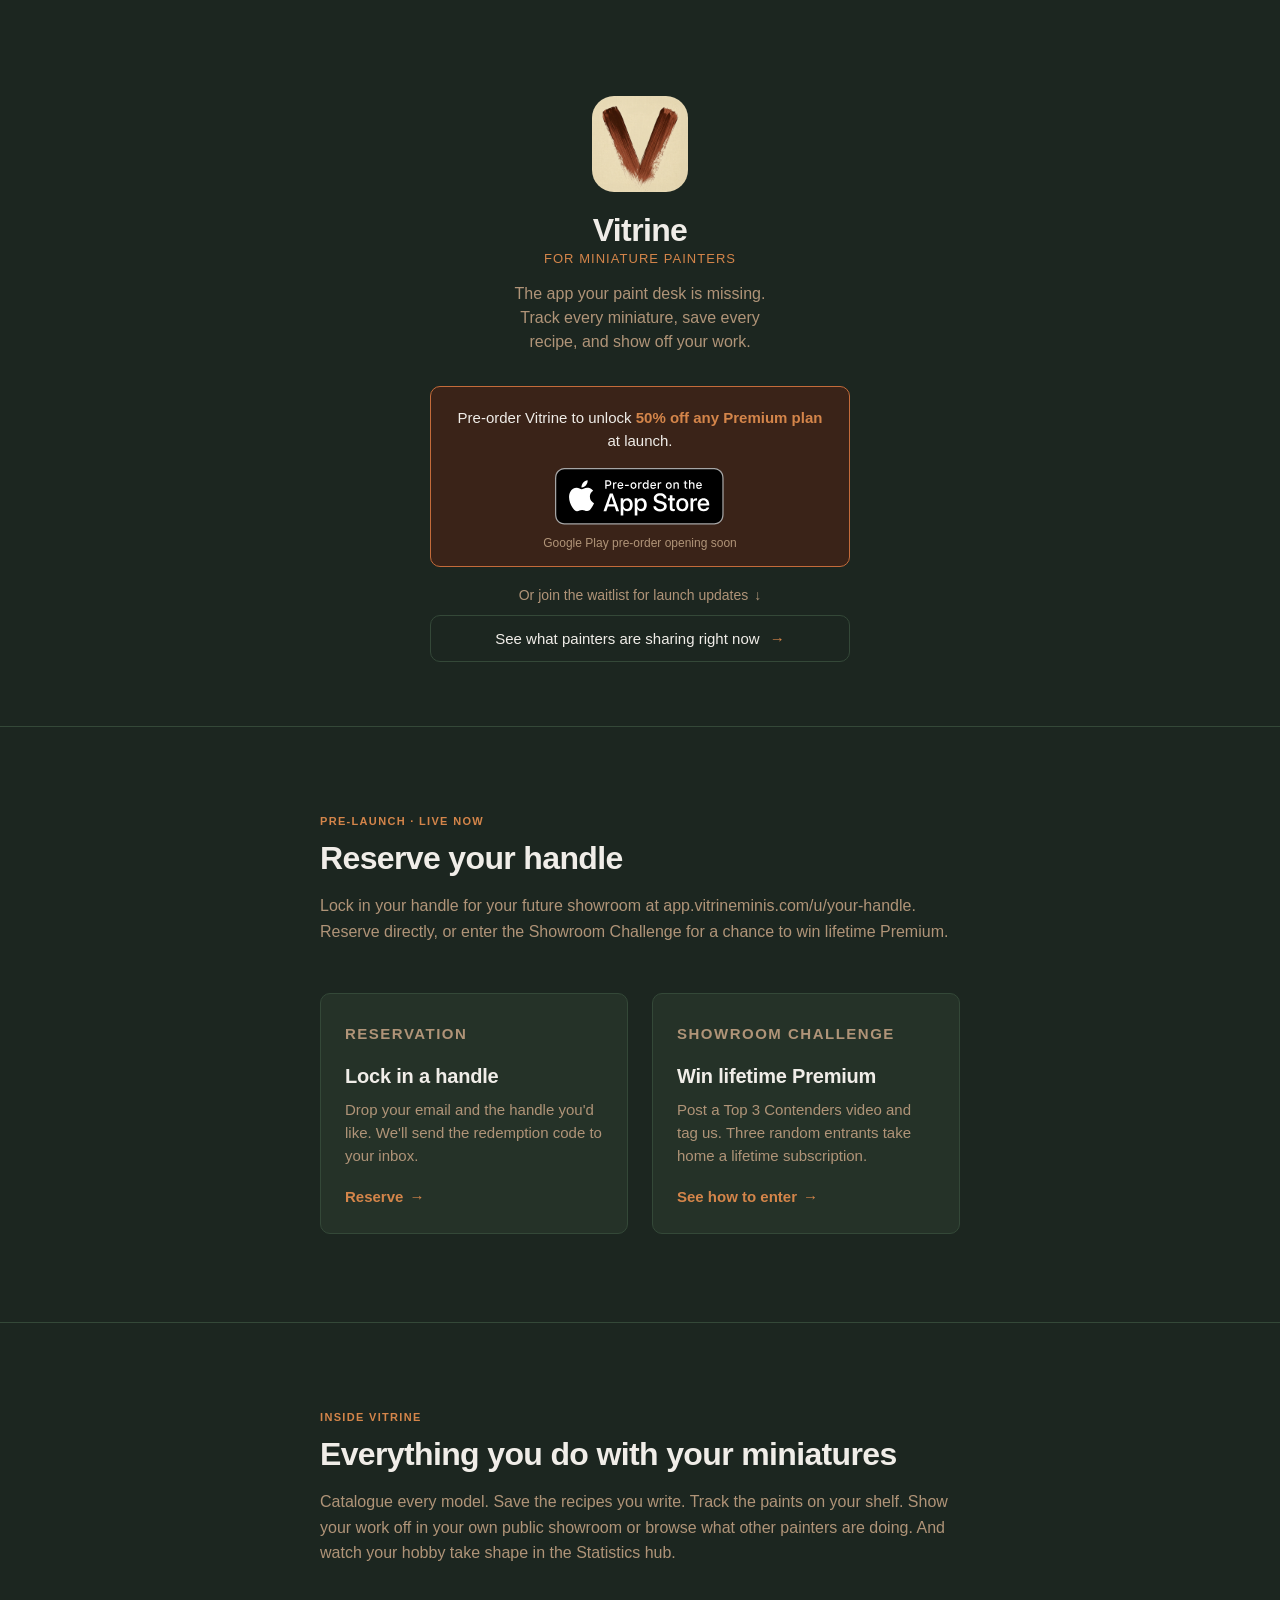
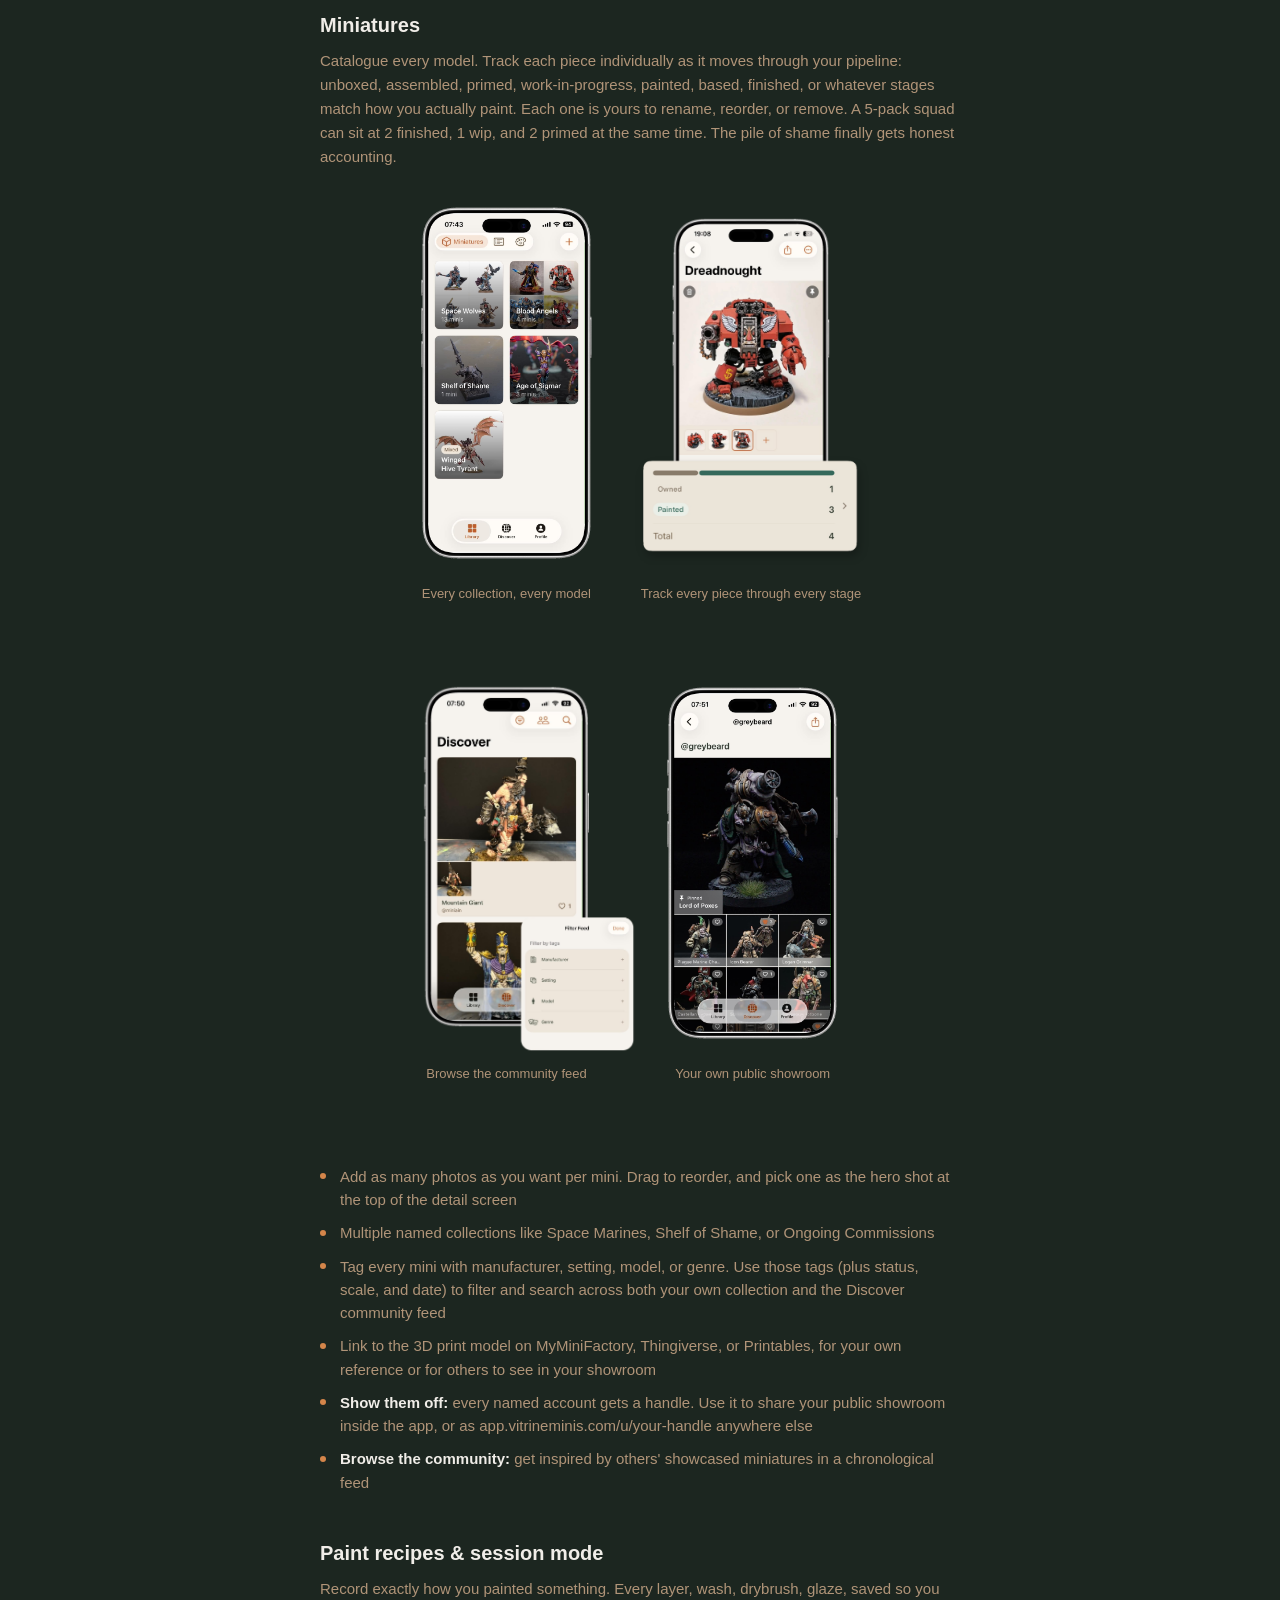
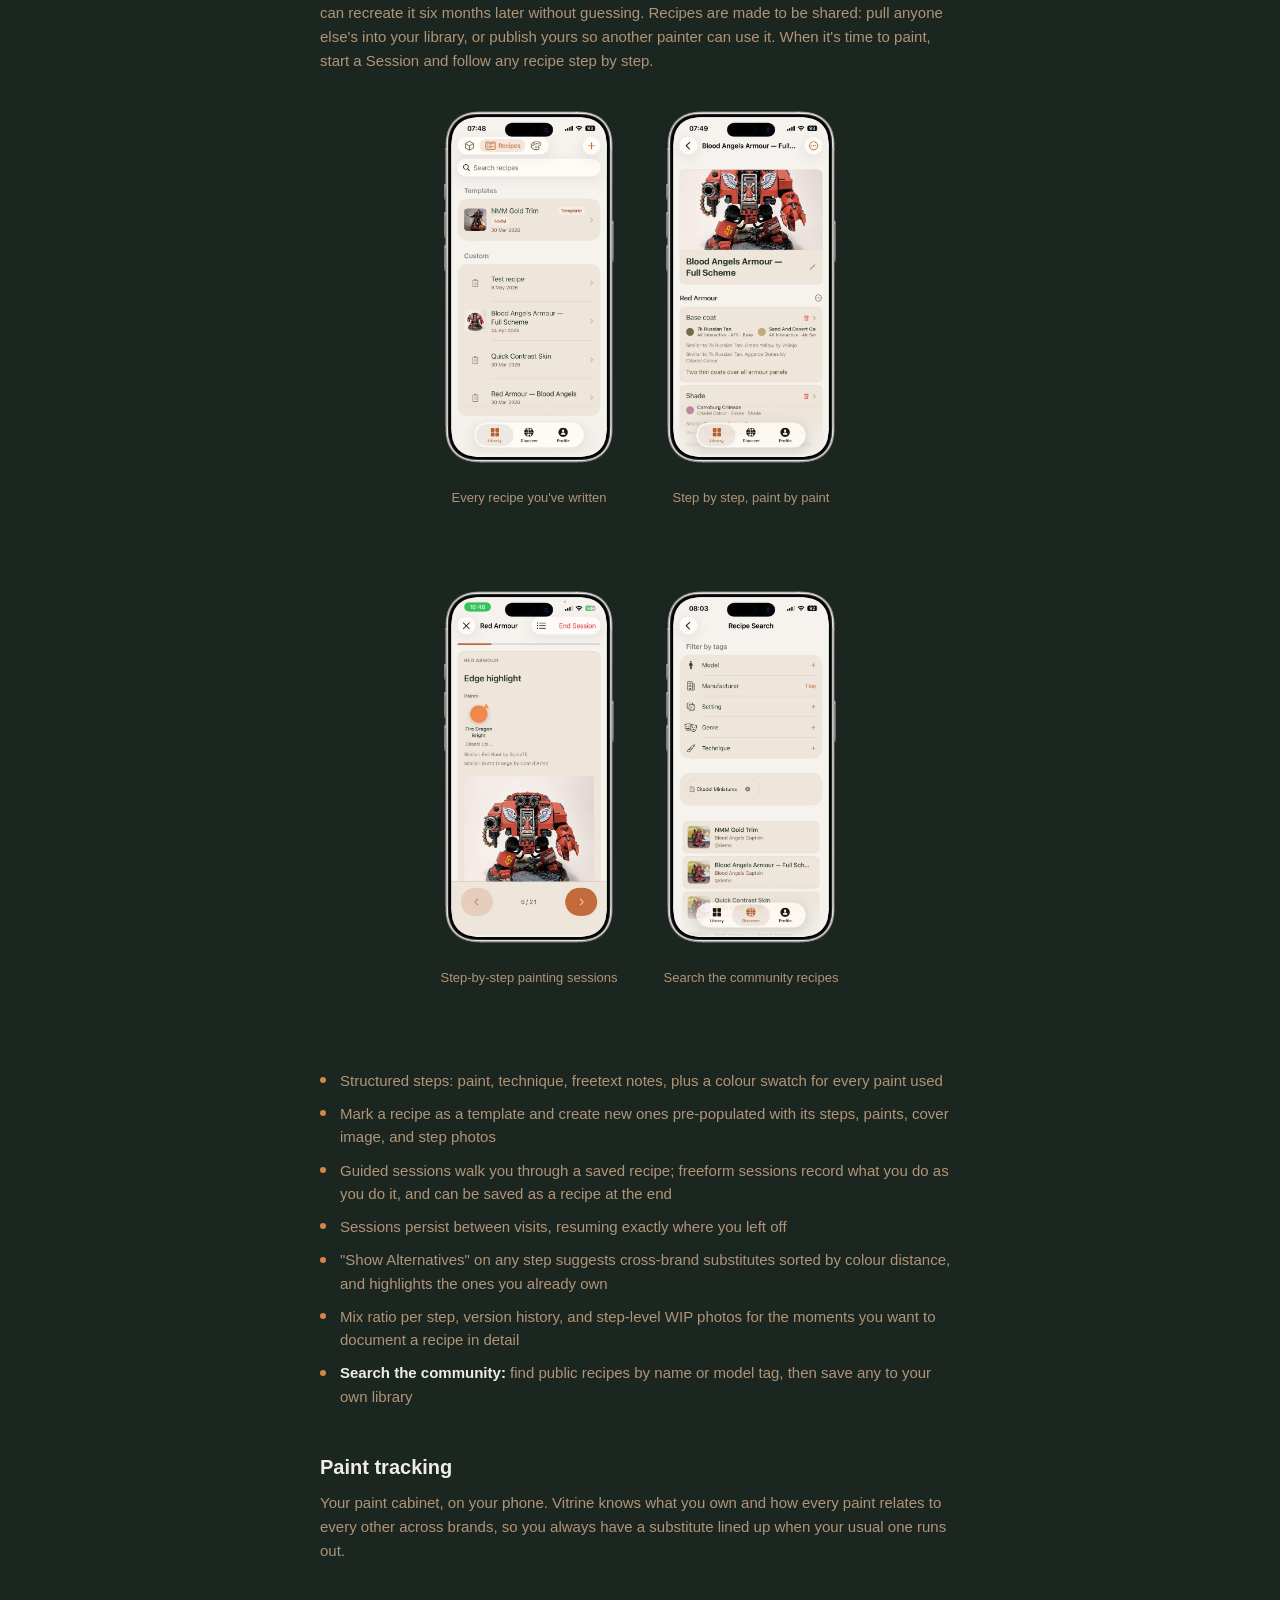
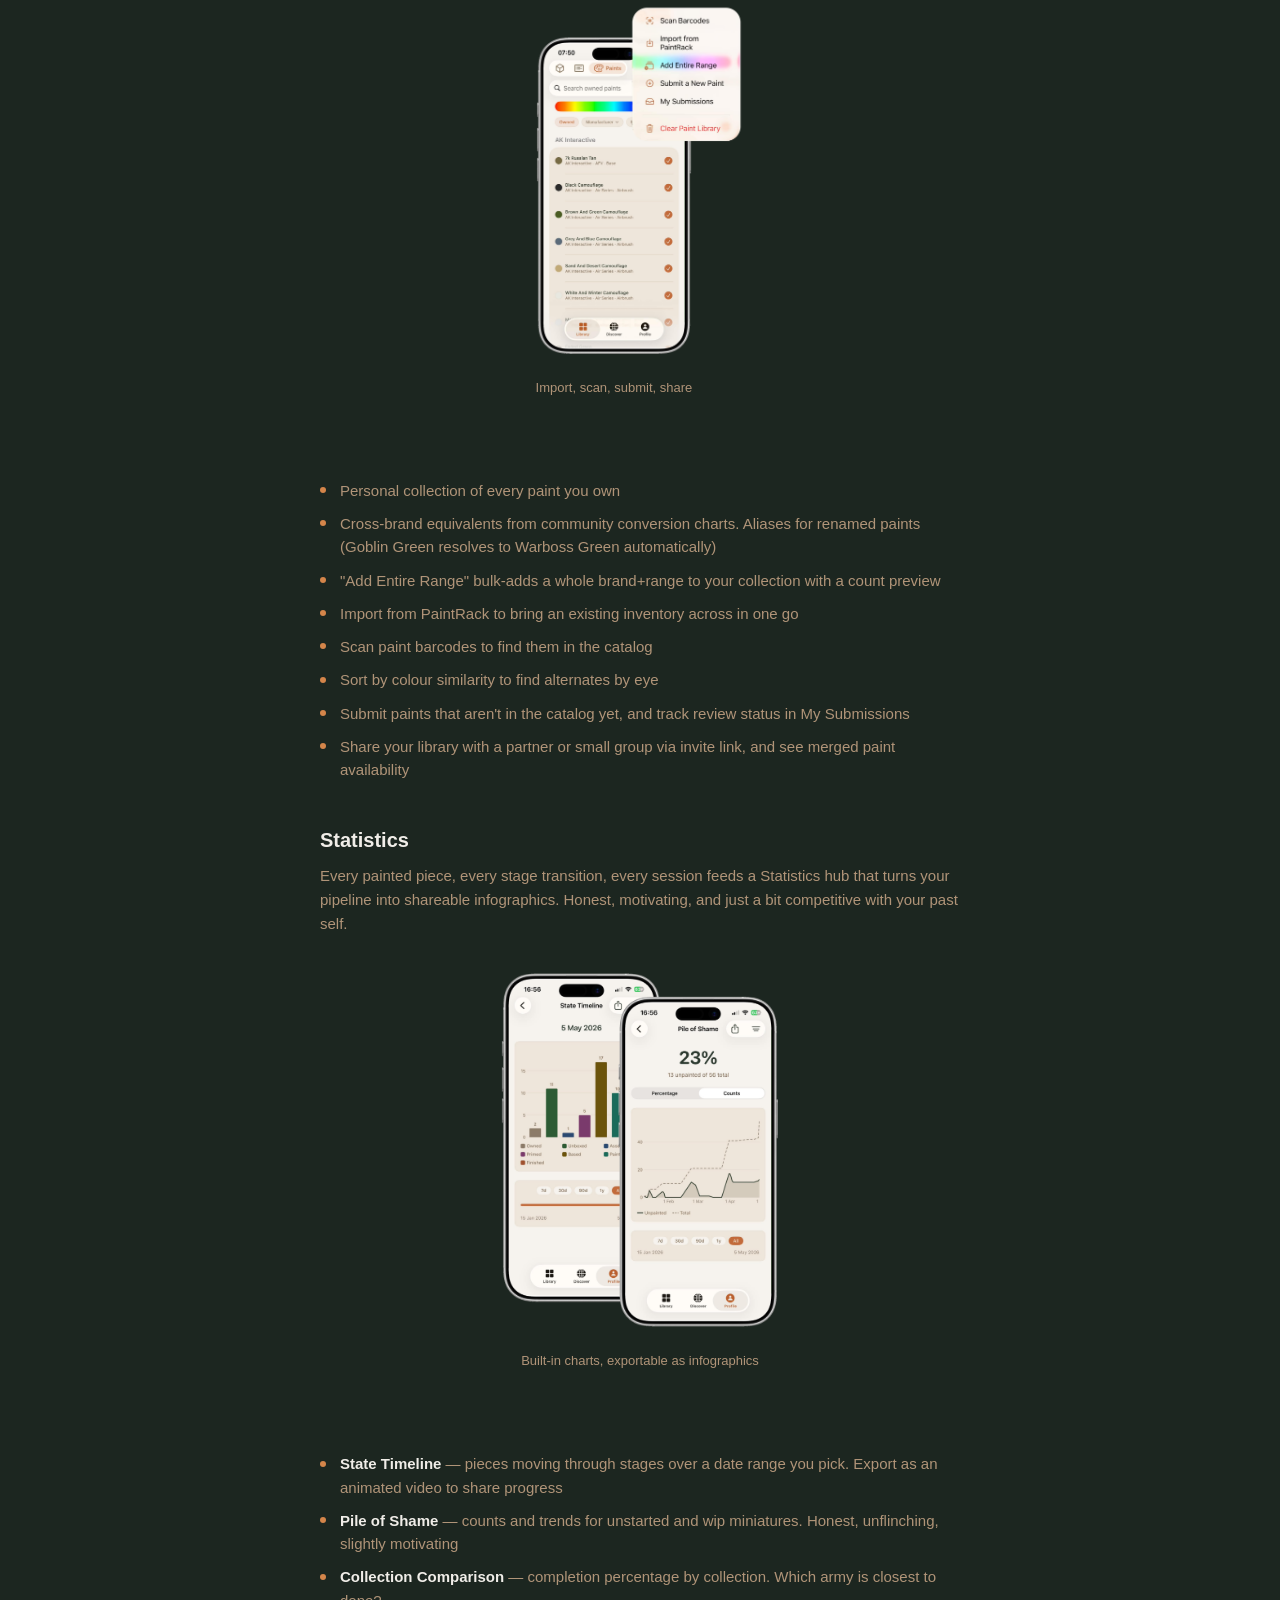
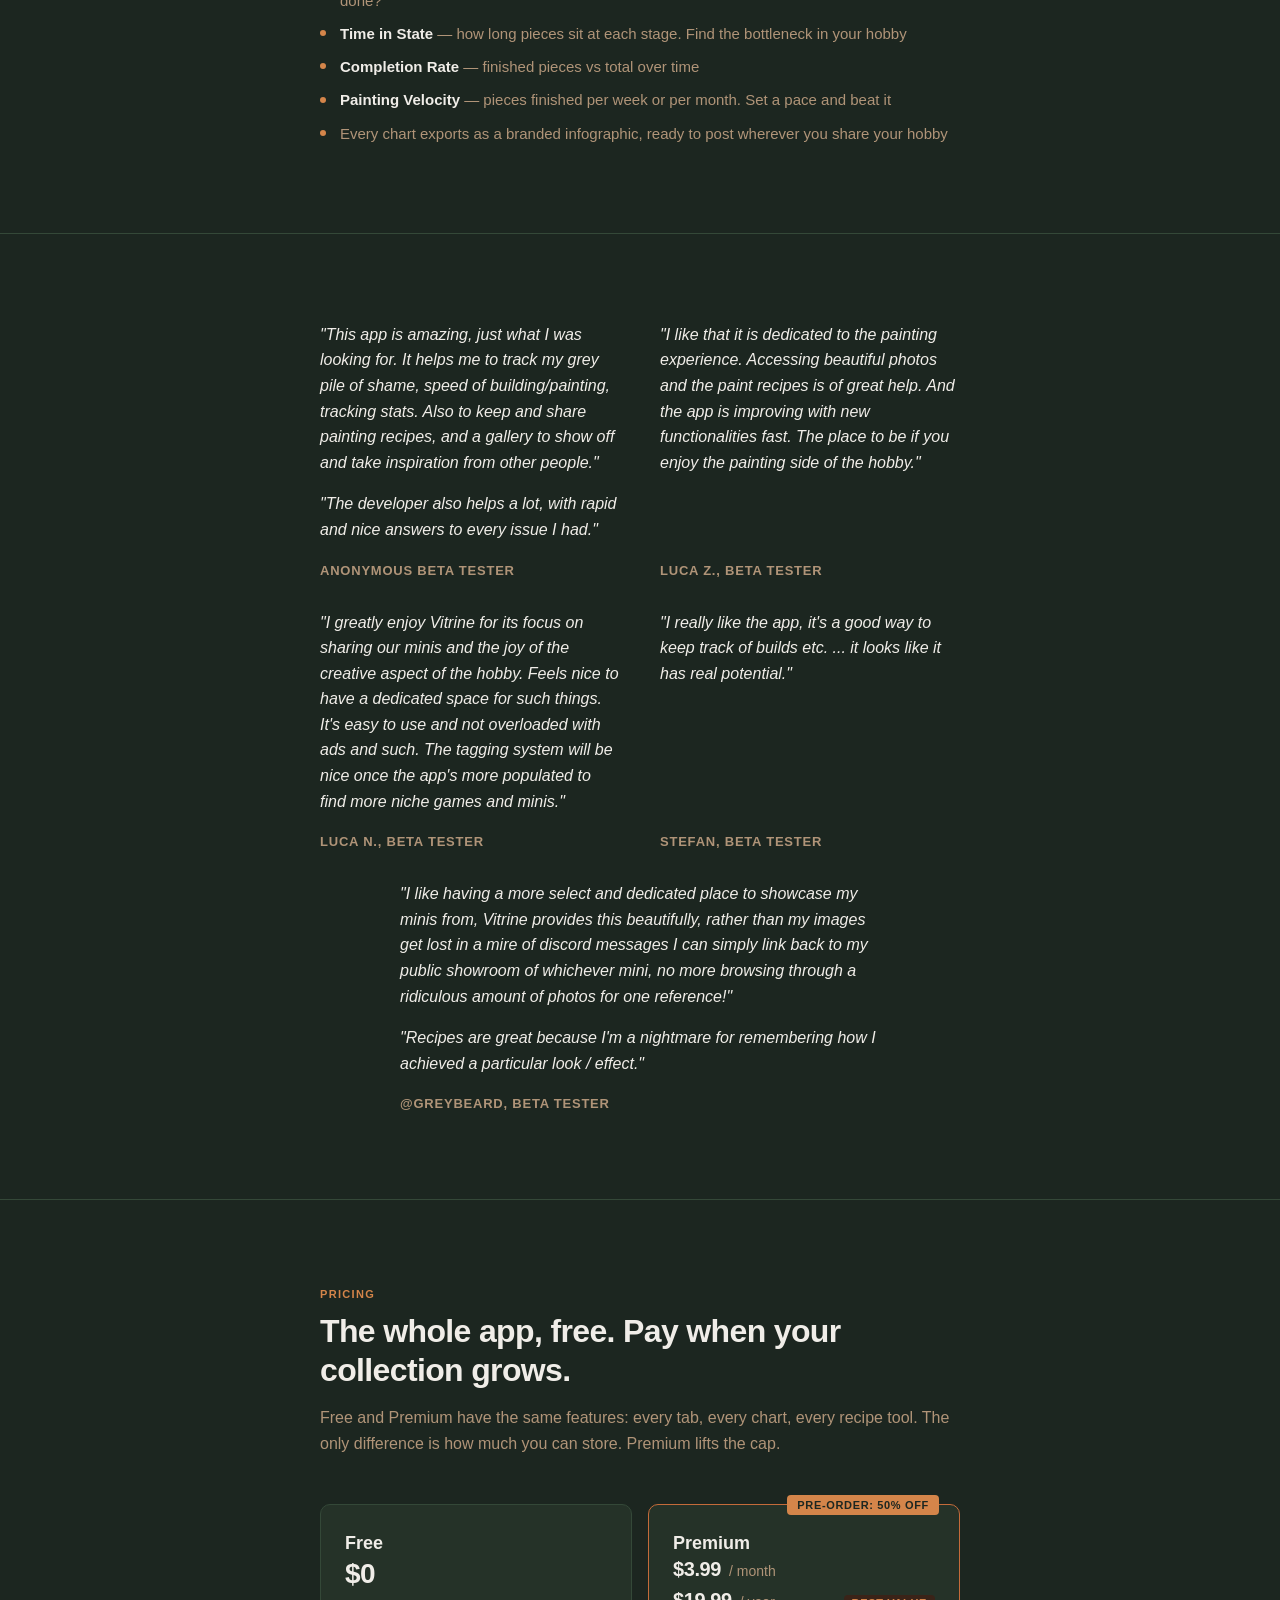
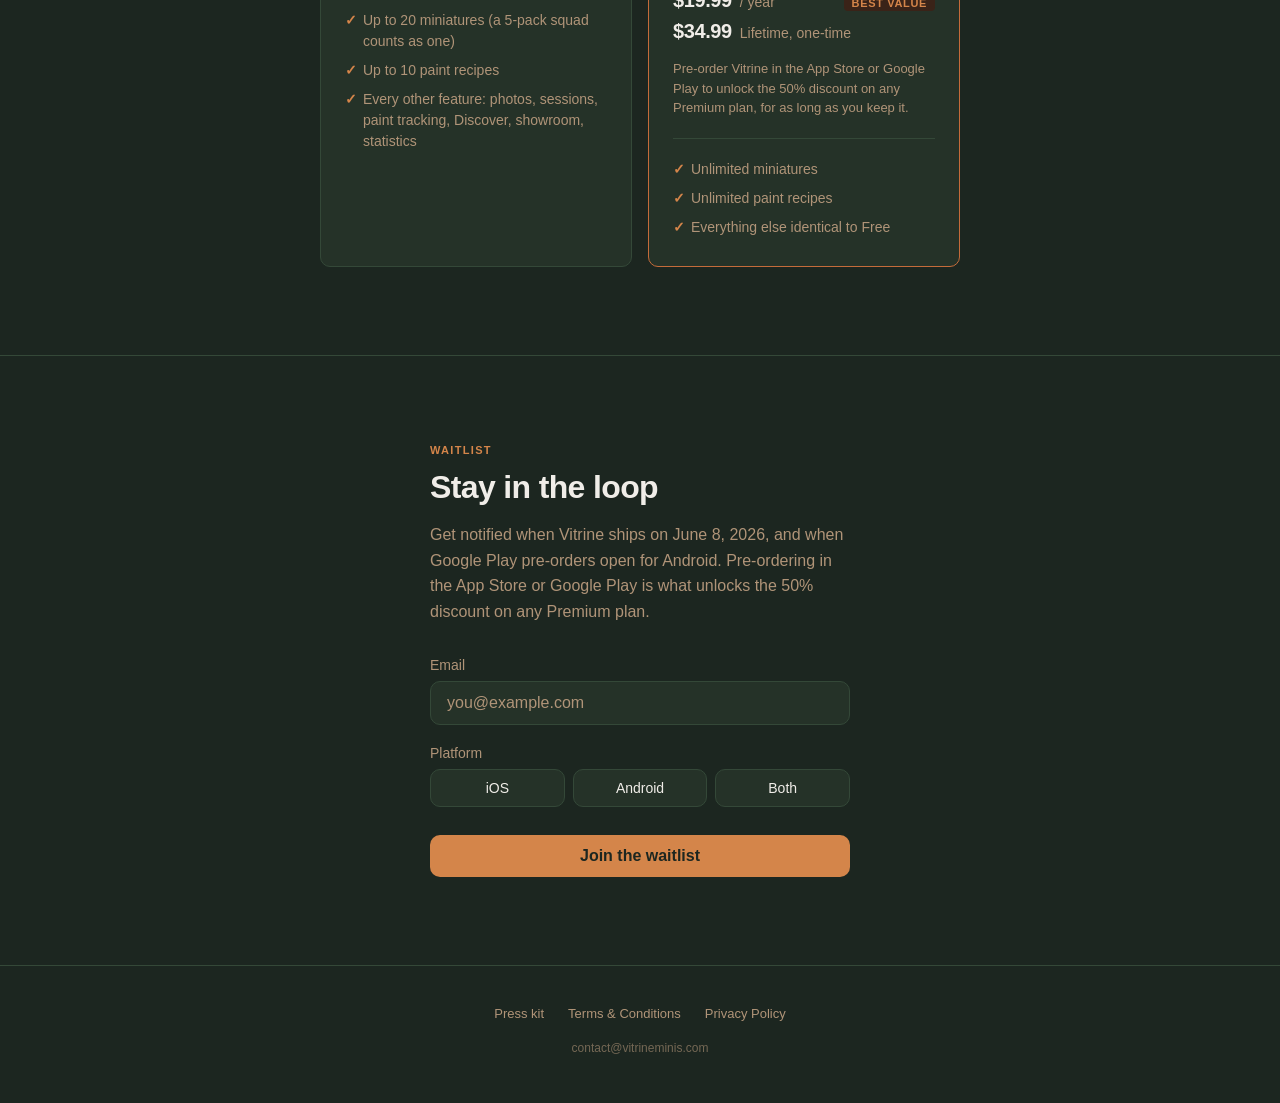
==== index.html @ 26f100ca "Split reservation and challenge into their own subpages Main-page section becomes two compact entry-" ====
<!DOCTYPE html>
<html lang="en">
<head>
  <meta charset="UTF-8">
  <meta name="viewport" content="width=device-width, initial-scale=1.0">
  <title>Vitrine</title>
  <meta property="og:title" content="Vitrine — For Miniature Painters">
  <meta property="og:description" content="The collection app your paint desk is missing. Track every miniature, save every recipe, and show off your work.">
  <meta property="og:image" content="https://vitrineminis.com/og-image.png">
  <meta property="og:url" content="https://vitrineminis.com">
  <meta property="og:type" content="website">
  <meta name="twitter:card" content="summary_large_image">
  <meta name="twitter:title" content="Vitrine — For Miniature Painters">
  <meta name="twitter:description" content="The collection app your paint desk is missing. Track every miniature, save every recipe, and show off your work.">
  <meta name="twitter:image" content="https://vitrineminis.com/og-image.png">
  <meta name="description" content="The collection app your paint desk is missing. Track every miniature, save every recipe, and show off your work.">
  <link rel="stylesheet" href="style.css">
  <link rel="icon" type="image/png" href="favicon.png">
</head>
<body>
  <main>
    <section class="hero">
      <div class="container">
        <img src="icon.png" alt="Vitrine app icon" class="app-icon" width="96" height="96">
        <h1>Vitrine</h1>
        <p class="tagline">For miniature painters</p>
        <p class="subtitle">The app your paint desk is missing. Track every miniature, save every recipe, and show off your work.</p>

        <div class="preorder-banner">
          <span class="preorder-text">Pre-order Vitrine to unlock <strong>50% off any Premium plan</strong> at launch.</span>
          <div class="preorder-stores">
            <a href="https://apps.apple.com/app/id6761633925" class="store-badge" target="_blank" rel="noopener" aria-label="Pre-order Vitrine on the App Store">
              <img src="badge-pre-order-app-store.svg" alt="Pre-Order on the App Store" width="170" height="58">
            </a>
            <span class="preorder-stores-note">Google Play pre-order opening soon</span>
          </div>
        </div>

        <a href="#waitlist" class="hero-waitlist-link">
          Or join the waitlist for launch updates
          <span aria-hidden="true">↓</span>
        </a>

        <a href="https://app.vitrineminis.com" target="_blank" rel="noopener" class="hero-secondary-cta">
          See what painters are sharing right now
          <span class="arrow" aria-hidden="true">→</span>
        </a>
      </div>
    </section>

    <section class="section section-claim" id="reserve-handle">
      <div class="container container-wide">
        <p class="section-eyebrow">Pre-launch · Live now</p>
        <h2 class="section-title">Reserve your handle</h2>
        <p class="section-lede">Lock in your handle for your future showroom at app.vitrineminis.com/u/your-handle. Reserve directly, or enter the Showroom Challenge for a chance to win lifetime Premium.</p>

        <div class="claim-entries">
          <a href="reserve/" class="claim-entry">
            <p class="claim-entry-eyebrow">Reservation</p>
            <h3>Lock in a handle</h3>
            <p>Drop your email and the handle you'd like. We'll send the redemption code to your inbox.</p>
            <span class="claim-entry-cta">Reserve <span class="arrow" aria-hidden="true">→</span></span>
          </a>
          <a href="challenge/" class="claim-entry">
            <p class="claim-entry-eyebrow">Showroom Challenge</p>
            <h3>Win lifetime Premium</h3>
            <p>Post a Top 3 Contenders video and tag us. Three random entrants take home a lifetime subscription.</p>
            <span class="claim-entry-cta">See how to enter <span class="arrow" aria-hidden="true">→</span></span>
          </a>
        </div>
      </div>
    </section>

    <section class="section section-library">
      <div class="container container-wide">
        <p class="section-eyebrow">Inside Vitrine</p>
        <h2 class="section-title">Everything you do with your miniatures</h2>
        <p class="section-lede">Catalogue every model. Save the recipes you write. Track the paints on your shelf. Show your work off in your own public showroom or browse what other painters are doing. And watch your hobby take shape in the Statistics hub.</p>

        <article class="feature-block">
          <h3>Miniatures</h3>
          <p>Catalogue every model. Track each piece individually as it moves through your pipeline: unboxed, assembled, primed, work-in-progress, painted, based, finished, or whatever stages match how you actually paint. Each one is yours to rename, reorder, or remove. A 5-pack squad can sit at 2 finished, 1 wip, and 2 primed at the same time. The pile of shame finally gets honest accounting.</p>
          <div class="feature-screens">
            <figure>
              <img src="marketing/finished/miniatures.png" alt="Main miniatures library view">
              <figcaption>Every collection, every model</figcaption>
            </figure>
            <figure>
              <img src="marketing/finished/pieces.png" alt="Miniature detail view with the pieces section exploded outside the bezel, showing per-stage state management">
              <figcaption>Track every piece through every stage</figcaption>
            </figure>
            <figure style="--phone-x: 39.5%">
              <img src="marketing/finished/discover-feed.png" alt="Discover feed showing community miniatures">
              <figcaption>Browse the community feed</figcaption>
            </figure>
            <figure>
              <img src="marketing/finished/showroom.png" alt="Public showroom view with the filter sheet open">
              <figcaption>Your own public showroom</figcaption>
            </figure>
          </div>
          <ul class="feature-list">
            <li>Add as many photos as you want per mini. Drag to reorder, and pick one as the hero shot at the top of the detail screen</li>
            <li>Multiple named collections like Space Marines, Shelf of Shame, or Ongoing Commissions</li>
            <li>Tag every mini with manufacturer, setting, model, or genre. Use those tags (plus status, scale, and date) to filter and search across both your own collection and the Discover community feed</li>
            <li>Link to the 3D print model on MyMiniFactory, Thingiverse, or Printables, for your own reference or for others to see in your showroom</li>
            <li><strong>Show them off:</strong> every named account gets a handle. Use it to share your public showroom inside the app, or as app.vitrineminis.com/u/your-handle anywhere else</li>
            <li><strong>Browse the community:</strong> get inspired by others' showcased miniatures in a chronological feed</li>
          </ul>
        </article>

        <article class="feature-block">
          <h3>Paint recipes & session mode</h3>
          <p>Record exactly how you painted something. Every layer, wash, drybrush, glaze, saved so you can recreate it six months later without guessing. Recipes are made to be shared: pull anyone else's into your library, or publish yours so another painter can use it. When it's time to paint, start a Session and follow any recipe step by step.</p>
          <div class="feature-screens">
            <figure>
              <img src="marketing/finished/recipe-overview.png" alt="Main recipes library view">
              <figcaption>Every recipe you've written</figcaption>
            </figure>
            <figure>
              <img src="marketing/finished/recipe-details.png" alt="Recipe detail view">
              <figcaption>Step by step, paint by paint</figcaption>
            </figure>
            <figure>
              <img src="marketing/finished/session.png" alt="Painting session step view">
              <figcaption>Step-by-step painting sessions</figcaption>
            </figure>
            <figure>
              <img src="marketing/finished/recipe-search.png" alt="Recipe search view in the Discover tab">
              <figcaption>Search the community recipes</figcaption>
            </figure>
          </div>
          <ul class="feature-list">
            <li>Structured steps: paint, technique, freetext notes, plus a colour swatch for every paint used</li>
            <li>Mark a recipe as a template and create new ones pre-populated with its steps, paints, cover image, and step photos</li>
            <li>Guided sessions walk you through a saved recipe; freeform sessions record what you do as you do it, and can be saved as a recipe at the end</li>
            <li>Sessions persist between visits, resuming exactly where you left off</li>
            <li>"Show Alternatives" on any step suggests cross-brand substitutes sorted by colour distance, and highlights the ones you already own</li>
            <li>Mix ratio per step, version history, and step-level WIP photos for the moments you want to document a recipe in detail</li>
            <li><strong>Search the community:</strong> find public recipes by name or model tag, then save any to your own library</li>
          </ul>
        </article>

        <article class="feature-block">
          <h3>Paint tracking</h3>
          <p>Your paint cabinet, on your phone. Vitrine knows what you own and how every paint relates to every other across brands, so you always have a substitute lined up when your usual one runs out.</p>
          <div class="feature-screens">
            <figure style="--phone-x: 37.6%">
              <img src="marketing/finished/paints.png" alt="Main paint library view with import options exploded outside the bezel">
              <figcaption>Import, scan, submit, share</figcaption>
            </figure>
          </div>
          <ul class="feature-list">
            <li>Personal collection of every paint you own</li>
            <li>Cross-brand equivalents from community conversion charts. Aliases for renamed paints (Goblin Green resolves to Warboss Green automatically)</li>
            <li>"Add Entire Range" bulk-adds a whole brand+range to your collection with a count preview</li>
            <li>Import from PaintRack to bring an existing inventory across in one go</li>
            <li>Scan paint barcodes to find them in the catalog</li>
            <li>Sort by colour similarity to find alternates by eye</li>
            <li>Submit paints that aren't in the catalog yet, and track review status in My Submissions</li>
            <li>Share your library with a partner or small group via invite link, and see merged paint availability</li>
          </ul>
        </article>

        <article class="feature-block">
          <h3>Statistics</h3>
          <p>Every painted piece, every stage transition, every session feeds a Statistics hub that turns your pipeline into shareable infographics. Honest, motivating, and just a bit competitive with your past self.</p>
          <div class="feature-screens">
            <figure>
              <img src="marketing/finished/statistics-joined.png" alt="State Timeline and Pile of Shame charts side by side">
              <figcaption>Built-in charts, exportable as infographics</figcaption>
            </figure>
          </div>
          <ul class="feature-list">
            <li><strong>State Timeline</strong> — pieces moving through stages over a date range you pick. Export as an animated video to share progress</li>
            <li><strong>Pile of Shame</strong> — counts and trends for unstarted and wip miniatures. Honest, unflinching, slightly motivating</li>
            <li><strong>Collection Comparison</strong> — completion percentage by collection. Which army is closest to done?</li>
            <li><strong>Time in State</strong> — how long pieces sit at each stage. Find the bottleneck in your hobby</li>
            <li><strong>Completion Rate</strong> — finished pieces vs total over time</li>
            <li><strong>Painting Velocity</strong> — pieces finished per week or per month. Set a pace and beat it</li>
            <li>Every chart exports as a branded infographic, ready to post wherever you share your hobby</li>
          </ul>
        </article>
      </div>
    </section>

    <section class="section section-testimonial">
      <div class="container container-wide">
        <div class="testimonial-grid">
          <blockquote class="testimonial">
            <p>"This app is amazing, just what I was looking for. It helps me to track my grey pile of shame, speed of building/painting, tracking stats. Also to keep and share painting recipes, and a gallery to show off and take inspiration from other people."</p>
            <p>"The developer also helps a lot, with rapid and nice answers to every issue I had."</p>
            <footer class="testimonial-attribution">Anonymous beta tester</footer>
          </blockquote>
          <blockquote class="testimonial">
            <p>"I like that it is dedicated to the painting experience. Accessing beautiful photos and the paint recipes is of great help. And the app is improving with new functionalities fast. The place to be if you enjoy the painting side of the hobby."</p>
            <footer class="testimonial-attribution">Luca Z., beta tester</footer>
          </blockquote>
          <blockquote class="testimonial">
            <p>"I greatly enjoy Vitrine for its focus on sharing our minis and the joy of the creative aspect of the hobby. Feels nice to have a dedicated space for such things. It's easy to use and not overloaded with ads and such. The tagging system will be nice once the app's more populated to find more niche games and minis."</p>
            <footer class="testimonial-attribution">Luca N., beta tester</footer>
          </blockquote>
          <blockquote class="testimonial">
            <p>"I really like the app, it's a good way to keep track of builds etc. ... it looks like it has real potential."</p>
            <footer class="testimonial-attribution">Stefan, beta tester</footer>
          </blockquote>
          <blockquote class="testimonial">
            <p>"I like having a more select and dedicated place to showcase my minis from, Vitrine provides this beautifully, rather than my images get lost in a mire of discord messages I can simply link back to my public showroom of whichever mini, no more browsing through a ridiculous amount of photos for one reference!"</p>
            <p>"Recipes are great because I'm a nightmare for remembering how I achieved a particular look / effect."</p>
            <footer class="testimonial-attribution">@greybeard, beta tester</footer>
          </blockquote>
        </div>
      </div>
    </section>

    <section class="section section-pricing">
      <div class="container container-wide">
        <p class="section-eyebrow">Pricing</p>
        <h2 class="section-title">The whole app, free. Pay when your collection grows.</h2>
        <p class="section-lede">Free and Premium have the same features: every tab, every chart, every recipe tool. The only difference is how much you can store. Premium lifts the cap.</p>

        <div class="pricing-grid">
          <article class="pricing-card">
            <h3>Free</h3>
            <p class="pricing-price">$0</p>
            <ul>
              <li>Up to 20 miniatures (a 5-pack squad counts as one)</li>
              <li>Up to 10 paint recipes</li>
              <li>Every other feature: photos, sessions, paint tracking, Discover, showroom, statistics</li>
            </ul>
          </article>
          <article class="pricing-card pricing-card-pro">
            <p class="pricing-card-flag">Pre-order: 50% off</p>
            <h3>Premium</h3>
            <ul class="pricing-tiers">
              <li><span class="tier-price">$3.99</span><span class="tier-period">/ month</span></li>
              <li><span class="tier-price">$19.99</span><span class="tier-period">/ year</span><span class="tier-tag">Best value</span></li>
              <li><span class="tier-price">$34.99</span><span class="tier-period">Lifetime, one-time</span></li>
            </ul>
            <p class="pricing-note">Pre-order Vitrine in the App Store or Google Play to unlock the 50% discount on any Premium plan, for as long as you keep it.</p>
            <ul>
              <li>Unlimited miniatures</li>
              <li>Unlimited paint recipes</li>
              <li>Everything else identical to Free</li>
            </ul>
          </article>
        </div>
      </div>
    </section>

    <section class="section section-waitlist" id="waitlist">
      <div class="container">
        <p class="section-eyebrow">Waitlist</p>
        <h2 class="section-title">Stay in the loop</h2>
        <p class="section-lede">Get notified when Vitrine ships on June 8, 2026, and when Google Play pre-orders open for Android. Pre-ordering in the App Store or Google Play is what unlocks the 50% discount on any Premium plan.</p>

        <form id="signup-form">
          <!-- Honeypot — hidden from real users, bots fill it in -->
          <div aria-hidden="true" class="hp">
            <input type="text" name="company" tabindex="-1" autocomplete="off">
          </div>

          <fieldset>
            <legend>Email</legend>
            <input type="email" id="email" name="email" placeholder="you@example.com" required>
          </fieldset>

          <fieldset>
            <legend>Platform</legend>
            <div class="platform-picker">
              <label class="platform-option">
                <input type="radio" name="platform" value="ios" required>
                <span>iOS</span>
              </label>
              <label class="platform-option">
                <input type="radio" name="platform" value="android">
                <span>Android</span>
              </label>
              <label class="platform-option">
                <input type="radio" name="platform" value="both">
                <span>Both</span>
              </label>
            </div>
          </fieldset>

          <button type="submit">Join the waitlist</button>
        </form>

        <p id="success-message" class="success hidden">Thanks! We'll be in touch.</p>
      </div>
    </section>
  </main>

  <footer class="site-footer">
    <div class="container">
      <div class="footer-links">
        <a href="/press/">Press kit</a>
        <a href="/terms/">Terms & Conditions</a>
        <a href="/privacy/">Privacy Policy</a>
      </div>
      <p class="footer-contact"><a href="mailto:contact@vitrineminis.com">contact@vitrineminis.com</a></p>
    </div>
  </footer>

  <script src="main.js"></script>
</body>
</html>
---- style.css ----
*,
*::before,
*::after {
  box-sizing: border-box;
  margin: 0;
  padding: 0;
}

:root {
  --color-bg: #1C2620;
  --color-surface: #253228;
  --color-border: #344838;
  --color-border-emphasis: #C46B3A;
  --color-text: #F0EDE8;
  --color-text-muted: #B09478;
  --color-accent: #D4854A;
  --color-accent-hover: #C46B3A;
  --color-accent-muted: #3A2318;
  --radius: 10px;
}

html {
  scroll-behavior: smooth;
}

body {
  font-family: -apple-system, BlinkMacSystemFont, "Segoe UI", Roboto, Helvetica, Arial, sans-serif;
  background: var(--color-bg);
  color: var(--color-text);
}

main {
  display: block;
  width: 100%;
}

.container {
  max-width: 420px;
  margin: 0 auto;
}

.container-wide {
  max-width: 640px;
  margin: 0 auto;
}

/* ------- Hero ------- */
.hero {
  padding: 4rem 1.5rem 3rem;
  text-align: center;
}

.hero .container {
  display: flex;
  flex-direction: column;
  align-items: center;
}

.app-icon {
  border-radius: 22px;
  margin-bottom: 1.25rem;
}

h1 {
  font-size: 2rem;
  font-weight: 700;
  letter-spacing: -0.02em;
  margin-bottom: 0.125rem;
}

.tagline {
  font-size: 0.8125rem;
  font-weight: 500;
  text-transform: uppercase;
  letter-spacing: 0.08em;
  color: var(--color-accent);
  margin-bottom: 1rem;
}

.subtitle {
  color: var(--color-text-muted);
  line-height: 1.5;
  max-width: 32ch;
}

/* ------- Pre-order banner (contains an App Store badge) ------- */
.preorder-banner {
  display: block;
  width: 100%;
  background: var(--color-accent-muted);
  border: 1px solid var(--color-border-emphasis);
  border-radius: var(--radius);
  padding: 1.25rem 1.25rem 1rem;
  text-align: center;
  margin-top: 2rem;
}

.preorder-label {
  display: block;
  font-size: 0.6875rem;
  font-weight: 600;
  text-transform: uppercase;
  letter-spacing: 0.08em;
  color: var(--color-accent);
  margin-bottom: 0.375rem;
}

.preorder-text {
  display: block;
  color: var(--color-text);
  font-size: 0.9375rem;
  line-height: 1.5;
}

.preorder-text strong {
  color: var(--color-accent);
}

.preorder-stores {
  margin-top: 1rem;
  display: flex;
  flex-direction: column;
  align-items: center;
  gap: 0.625rem;
}

.store-badge {
  display: inline-block;
  line-height: 0;
  transition: transform 0.15s, opacity 0.15s;
}

.store-badge:hover,
.store-badge:focus-visible {
  transform: translateY(-1px);
  opacity: 0.92;
  outline: none;
}

.store-badge img {
  display: block;
  height: 58px;
  width: auto;
}

.preorder-stores-note {
  font-size: 0.75rem;
  color: var(--color-text-muted);
  margin: 0;
}

/* Waitlist tertiary link below the pre-order banner */
.hero-waitlist-link {
  display: inline-flex;
  align-items: center;
  gap: 0.375rem;
  margin-top: 1.25rem;
  font-size: 0.875rem;
  font-weight: 500;
  color: var(--color-text-muted);
  text-decoration: none;
  transition: color 0.15s;
}

.hero-waitlist-link:hover,
.hero-waitlist-link:focus-visible {
  color: var(--color-accent);
  outline: none;
}

.hero-waitlist-link span {
  transition: transform 0.15s;
}

.hero-waitlist-link:hover span {
  transform: translateY(2px);
}

/* ------- Hero secondary CTA (link to live community feed) ------- */
.hero-secondary-cta {
  display: block;
  width: 100%;
  text-align: center;
  padding: 0.875rem 1.25rem;
  margin-top: 0.75rem;
  background: transparent;
  border: 1px solid var(--color-border);
  border-radius: var(--radius);
  color: var(--color-text);
  font-size: 0.9375rem;
  font-weight: 500;
  text-decoration: none;
  transition: border-color 0.15s, background 0.15s;
}

.hero-secondary-cta:hover,
.hero-secondary-cta:focus-visible {
  border-color: var(--color-accent);
  background: var(--color-surface);
  outline: none;
}

.hero-secondary-cta .arrow {
  color: var(--color-accent);
  margin-left: 0.375rem;
  display: inline-block;
  transition: transform 0.15s;
}

.hero-secondary-cta:hover .arrow {
  transform: translateX(3px);
}

/* ------- Section scaffold ------- */
.section {
  padding: 4.5rem 1.5rem;
  border-top: 1px solid var(--color-border);
}

.section-eyebrow {
  font-size: 0.6875rem;
  font-weight: 700;
  text-transform: uppercase;
  letter-spacing: 0.12em;
  color: var(--color-accent);
  margin-bottom: 0.75rem;
}

.section-title {
  font-size: 1.75rem;
  font-weight: 700;
  letter-spacing: -0.02em;
  line-height: 1.2;
  margin-bottom: 1rem;
}

.section-lede {
  color: var(--color-text-muted);
  font-size: 1rem;
  line-height: 1.6;
  margin-bottom: 3rem;
}

/* ------- Feature blocks (Library, Discover) ------- */
.feature-block {
  margin-bottom: 3rem;
}

.feature-block:last-child {
  margin-bottom: 0;
}

.feature-block h3 {
  font-size: 1.25rem;
  font-weight: 700;
  color: var(--color-text);
  margin-bottom: 0.75rem;
}

.feature-block > p {
  color: var(--color-text-muted);
  line-height: 1.6;
  font-size: 0.9375rem;
  margin-bottom: 1rem;
}

.feature-list {
  list-style: none;
  padding: 0;
  display: flex;
  flex-direction: column;
  gap: 0.625rem;
}

.feature-list li {
  position: relative;
  padding-left: 1.25rem;
  color: var(--color-text-muted);
  line-height: 1.55;
  font-size: 0.9375rem;
}

.feature-list li::before {
  content: "";
  position: absolute;
  left: 0;
  top: 0.55em;
  width: 6px;
  height: 6px;
  border-radius: 50%;
  background: var(--color-accent);
}

.feature-list li strong {
  color: var(--color-text);
  font-weight: 600;
}

/* ------- Feature screens (phone screenshots inside each feature block) ------- */
.feature-screens {
  display: flex;
  flex-wrap: wrap;
  justify-content: center;
  align-items: flex-start;
  gap: 1.25rem 0.75rem;
  margin: 1.5rem 0 2rem;
}

.feature-screens figure {
  margin: 0;
  display: flex;
  flex-direction: column;
  align-items: center;
  min-width: 210px;
  height: 460px;
}

.feature-screens img {
  display: block;
  height: 380px;
  width: auto;
}

.feature-screens figcaption {
  align-self: stretch;
  margin-top: 0.75rem;
  font-size: 0.8125rem;
  line-height: 1.4;
  color: var(--color-text-muted);
  text-align: center;
  transform: translateX(calc(var(--phone-x, 50%) - 50%));
}

@media (max-width: 520px) {
  .feature-screens {
    flex-direction: column;
    align-items: center;
    justify-content: flex-start;
  }
  .feature-screens figure {
    min-width: 0;
    height: 380px;
  }
  .feature-screens img {
    height: 300px;
  }
}

/* ------- Reservation / Challenge entry cards on the main page ------- */
.claim-entries {
  display: grid;
  grid-template-columns: 1fr;
  gap: 1.25rem;
}

@media (min-width: 720px) {
  .claim-entries {
    grid-template-columns: 1fr 1fr;
    gap: 1.5rem;
    align-items: stretch;
  }
}

.claim-entry {
  display: flex;
  flex-direction: column;
  background: var(--color-surface);
  border: 1px solid var(--color-border);
  border-radius: var(--radius);
  padding: 1.75rem 1.5rem;
  text-decoration: none;
  color: inherit;
  transition: border-color 0.15s, background 0.15s, transform 0.15s;
}

.claim-entry:hover,
.claim-entry:focus-visible {
  border-color: var(--color-accent);
  outline: none;
}

.claim-entry:hover .claim-entry-cta .arrow,
.claim-entry:focus-visible .claim-entry-cta .arrow {
  transform: translateX(3px);
}

.claim-entry-eyebrow {
  font-size: 0.6875rem;
  font-weight: 700;
  text-transform: uppercase;
  letter-spacing: 0.1em;
  color: var(--color-accent);
  margin-bottom: 0.5rem;
}

.claim-entry h3 {
  font-size: 1.25rem;
  font-weight: 700;
  letter-spacing: -0.01em;
  color: var(--color-text);
  margin-bottom: 0.625rem;
}

.claim-entry > p {
  color: var(--color-text-muted);
  line-height: 1.55;
  font-size: 0.9375rem;
  margin-bottom: 1.25rem;
}

.claim-entry-cta {
  margin-top: auto;
  color: var(--color-accent);
  font-weight: 600;
  font-size: 0.9375rem;
  display: inline-flex;
  align-items: center;
  gap: 0.375rem;
}

.claim-entry-cta .arrow {
  display: inline-block;
  transition: transform 0.15s;
}

/* ------- Subpage helpers (shared by /reserve/ and /challenge/) ------- */
.subpage-hero {
  padding: 3.5rem 1.5rem 2rem;
  text-align: left;
}

.subpage-hero .container {
  max-width: 560px;
  display: block;
}

.subpage-hero h1 {
  text-align: left;
  margin-bottom: 1rem;
}

.subpage-hero .subtitle {
  text-align: left;
  max-width: none;
  color: var(--color-text-muted);
  font-size: 1rem;
  line-height: 1.65;
}

.subpage-section {
  padding-top: 2rem;
}

.subpage-section .container {
  max-width: 560px;
}

.subpage-breadcrumb {
  font-size: 0.75rem;
  letter-spacing: 0.08em;
  text-transform: uppercase;
  color: var(--color-text-muted);
  margin-bottom: 1.5rem;
}

.subpage-breadcrumb a {
  color: inherit;
  text-decoration: none;
  transition: color 0.15s;
}

.subpage-breadcrumb a:hover {
  color: var(--color-accent);
}

.subpage-aside {
  margin-top: 2.5rem;
  padding-top: 1.5rem;
  border-top: 1px solid var(--color-border);
  font-size: 0.9375rem;
  color: var(--color-text-muted);
  line-height: 1.6;
}

.subpage-aside a {
  color: var(--color-accent);
  text-decoration: none;
}

.subpage-aside a:hover {
  text-decoration: underline;
}

/* Reservation form layout on /reserve/ */
.reservation-form {
  display: flex;
  flex-direction: column;
  gap: 1.25rem;
}

.reservation-rules {
  margin-top: 2rem;
  padding: 1.25rem 1.5rem;
  background: var(--color-surface);
  border: 1px solid var(--color-border);
  border-radius: var(--radius);
}

.reservation-rules-heading {
  font-size: 0.75rem;
  font-weight: 700;
  letter-spacing: 0.08em;
  text-transform: uppercase;
  color: var(--color-accent);
  margin-bottom: 0.875rem;
}

.reservation-rules ul {
  list-style: none;
  padding: 0;
  margin: 0;
  display: flex;
  flex-direction: column;
  gap: 0.875rem;
}

.reservation-rules li {
  color: var(--color-text-muted);
  line-height: 1.55;
  font-size: 0.9375rem;
}

.reservation-rules li strong {
  color: var(--color-text);
  font-weight: 600;
  display: block;
  margin-bottom: 0.125rem;
}

/* Handle input with the inline URL prefix (used on /reserve/) */
.handle-input {
  display: flex;
  align-items: stretch;
  background: var(--color-surface);
  border: 1px solid var(--color-border);
  border-radius: var(--radius);
  overflow: hidden;
  transition: border-color 0.15s;
}

.handle-input:focus-within {
  border-color: var(--color-accent);
}

.handle-prefix {
  display: flex;
  align-items: center;
  padding: 0 0.75rem;
  font-size: 0.8125rem;
  color: var(--color-text-muted);
  background: rgba(0, 0, 0, 0.2);
  border-right: 1px solid var(--color-border);
  white-space: nowrap;
}

.handle-input input[type="text"] {
  flex: 1;
  border: none;
  border-radius: 0;
  background: transparent;
  padding: 0.75rem 0.875rem;
}

.handle-input input[type="text"]:focus {
  border: none;
}

.field-optional {
  font-weight: 400;
  letter-spacing: 0;
  text-transform: none;
  color: var(--color-text-muted);
}

textarea {
  width: 100%;
  background: var(--color-surface);
  border: 1px solid var(--color-border);
  border-radius: var(--radius);
  padding: 0.75rem 1rem;
  color: var(--color-text);
  font-size: 1rem;
  font-family: inherit;
  resize: vertical;
  min-height: 5rem;
  line-height: 1.5;
  outline: none;
  transition: border-color 0.15s;
}

textarea:focus {
  border-color: var(--color-accent);
}

textarea::placeholder {
  color: var(--color-text-muted);
}

/* ------- Showroom Challenge steps ------- */
.challenge-steps {
  list-style: none;
  padding: 0;
  margin: 0;
  counter-reset: step;
  display: flex;
  flex-direction: column;
  gap: 1.75rem;
}

.challenge-steps li {
  position: relative;
  padding-left: 3.25rem;
  counter-increment: step;
}

.challenge-steps li::before {
  content: counter(step);
  position: absolute;
  left: 0;
  top: -0.125rem;
  width: 2.25rem;
  height: 2.25rem;
  background: var(--color-accent-muted);
  border: 1px solid var(--color-border-emphasis);
  border-radius: 50%;
  color: var(--color-accent);
  font-weight: 700;
  font-size: 0.9375rem;
  display: flex;
  align-items: center;
  justify-content: center;
}

.challenge-steps li strong {
  display: block;
  color: var(--color-text);
  font-weight: 600;
  font-size: 1rem;
  margin-bottom: 0.375rem;
}

.challenge-steps li a {
  color: var(--color-accent);
  text-decoration: none;
}

.challenge-steps li a:hover {
  text-decoration: underline;
}

.challenge-steps li p {
  color: var(--color-text-muted);
  line-height: 1.6;
  font-size: 0.9375rem;
  margin: 0;
}

/* ------- Testimonials ------- */
.testimonial-grid {
  display: grid;
  grid-template-columns: 1fr;
  gap: 2.5rem;
}

@media (min-width: 720px) {
  .testimonial-grid {
    grid-template-columns: 1fr 1fr;
    gap: 2rem 2.5rem;
  }

  .testimonial-grid > .testimonial:last-child:nth-child(odd) {
    grid-column: 1 / -1;
    max-width: 480px;
    margin-left: auto;
    margin-right: auto;
  }
}

.testimonial {
  margin: 0;
  display: flex;
  flex-direction: column;
}

.testimonial p {
  font-size: 1rem;
  line-height: 1.6;
  color: var(--color-text);
  margin: 0 0 1rem;
  font-style: italic;
}

.testimonial p:last-of-type {
  margin-bottom: 1.25rem;
}

.testimonial-attribution {
  margin-top: auto;
  font-size: 0.8125rem;
  font-weight: 600;
  letter-spacing: 0.06em;
  color: var(--color-text-muted);
  text-transform: uppercase;
}

/* ------- Pricing ------- */
.pricing-grid {
  display: grid;
  grid-template-columns: 1fr;
  gap: 1.25rem;
}

@media (min-width: 600px) {
  .pricing-grid {
    grid-template-columns: 1fr 1fr;
    gap: 1rem;
  }
}

.pricing-card {
  background: var(--color-surface);
  border: 1px solid var(--color-border);
  border-radius: var(--radius);
  padding: 1.75rem 1.5rem;
  position: relative;
}

.pricing-card-pro {
  border-color: var(--color-border-emphasis);
}

.pricing-card-flag {
  position: absolute;
  top: -0.625rem;
  right: 1.25rem;
  background: var(--color-accent);
  color: var(--color-bg);
  font-size: 0.6875rem;
  font-weight: 700;
  letter-spacing: 0.06em;
  text-transform: uppercase;
  padding: 0.25rem 0.625rem;
  border-radius: 4px;
}

.pricing-card h3 {
  font-size: 1.125rem;
  color: var(--color-text);
  margin-bottom: 0.25rem;
}

.pricing-price {
  font-size: 1.75rem;
  font-weight: 700;
  letter-spacing: -0.02em;
  margin-bottom: 1.25rem;
}

.pricing-price span {
  font-size: 0.9375rem;
  font-weight: 400;
  color: var(--color-text-muted);
}

.pricing-tiers {
  list-style: none;
  padding: 0;
  display: flex;
  flex-direction: column;
  gap: 0.625rem;
  margin-bottom: 1rem;
}

.pricing-tiers li {
  display: flex;
  align-items: baseline;
  gap: 0.5rem;
  flex-wrap: wrap;
}

.tier-price {
  font-size: 1.25rem;
  font-weight: 700;
  letter-spacing: -0.02em;
  color: var(--color-text);
}

.tier-period {
  font-size: 0.875rem;
  color: var(--color-text-muted);
}

.tier-tag {
  font-size: 0.6875rem;
  font-weight: 700;
  letter-spacing: 0.06em;
  text-transform: uppercase;
  color: var(--color-accent);
  background: var(--color-accent-muted);
  padding: 0.125rem 0.5rem;
  border-radius: 4px;
  margin-left: auto;
}

.pricing-note {
  font-size: 0.8125rem;
  line-height: 1.5;
  color: var(--color-text-muted);
  margin-bottom: 1.25rem;
  padding-bottom: 1.25rem;
  border-bottom: 1px solid var(--color-border);
}

.pricing-card ul {
  list-style: none;
  padding: 0;
  display: flex;
  flex-direction: column;
  gap: 0.5rem;
}

.pricing-card ul:not(.pricing-tiers) li {
  position: relative;
  padding-left: 1.125rem;
  color: var(--color-text-muted);
  font-size: 0.875rem;
  line-height: 1.5;
}

.pricing-card ul:not(.pricing-tiers) li::before {
  content: "✓";
  position: absolute;
  left: 0;
  color: var(--color-accent);
  font-weight: 700;
}

/* ------- Waitlist section ------- */
.section-waitlist .container {
  max-width: 420px;
}

.section-waitlist .section-lede {
  margin-bottom: 2rem;
}

/* ------- Form ------- */
form {
  display: flex;
  flex-direction: column;
  gap: 1.25rem;
}

label {
  font-size: 0.875rem;
  font-weight: 500;
  color: var(--color-text-muted);
}

input[type="email"],
input[type="text"] {
  width: 100%;
  padding: 0.75rem 1rem;
  background: var(--color-surface);
  border: 1px solid var(--color-border);
  border-radius: var(--radius);
  color: var(--color-text);
  font-size: 1rem;
  outline: none;
  transition: border-color 0.15s;
}

input[type="email"]:focus,
input[type="text"]:focus {
  border-color: var(--color-accent);
}

input[type="email"]::placeholder,
input[type="text"]::placeholder {
  color: var(--color-text-muted);
}

fieldset {
  border: none;
}

legend {
  font-size: 0.875rem;
  font-weight: 500;
  color: var(--color-text-muted);
  margin-bottom: 0.5rem;
}

.platform-picker {
  display: flex;
  gap: 0.5rem;
}

.platform-option {
  flex: 1;
  cursor: pointer;
}

.platform-option input {
  position: absolute;
  opacity: 0;
  pointer-events: none;
}

.platform-option span {
  display: block;
  text-align: center;
  padding: 0.625rem 0;
  background: var(--color-surface);
  border: 1px solid var(--color-border);
  border-radius: var(--radius);
  font-size: 0.875rem;
  font-weight: 500;
  color: var(--color-text);
  transition: border-color 0.15s, background 0.15s;
}

.platform-option input:checked + span {
  border-color: var(--color-border-emphasis);
  background: var(--color-accent-muted);
}

.toggle-label {
  display: flex;
  align-items: center;
  justify-content: space-between;
  cursor: pointer;
  color: var(--color-text);
  font-size: 0.9375rem;
  font-weight: 400;
}

.toggle-label input {
  position: absolute;
  opacity: 0;
  pointer-events: none;
}

.toggle {
  position: relative;
  width: 44px;
  height: 24px;
  background: var(--color-border);
  border-radius: 12px;
  flex-shrink: 0;
  transition: background 0.2s;
}

.toggle::after {
  content: "";
  position: absolute;
  top: 2px;
  left: 2px;
  width: 20px;
  height: 20px;
  background: var(--color-text);
  border-radius: 50%;
  transition: transform 0.2s;
}

.toggle-label input:checked + .toggle {
  background: var(--color-accent);
}

.toggle-label input:checked + .toggle::after {
  transform: translateX(20px);
}

button[type="submit"] {
  padding: 0.75rem;
  background: var(--color-accent);
  color: var(--color-bg);
  border: none;
  border-radius: var(--radius);
  font-size: 1rem;
  font-weight: 600;
  cursor: pointer;
  transition: background 0.15s;
  margin-top: 0.5rem;
}

button[type="submit"]:hover {
  background: var(--color-accent-hover);
}

.success {
  text-align: center;
  color: var(--color-accent);
  margin-top: 1.5rem;
  font-weight: 500;
}

.field-hint {
  font-size: 0.8125rem;
  color: var(--color-text-muted);
  margin-top: 0.5rem;
  line-height: 1.5;
}

/* Honeypot — must be invisible but not display:none (bots skip those) */
.hp {
  position: absolute;
  left: -9999px;
  top: -9999px;
  opacity: 0;
  height: 0;
  width: 0;
  overflow: hidden;
}

.hidden {
  display: none;
}

/* ------- Footer ------- */
.site-footer {
  padding: 2.5rem 1.5rem 3rem;
  text-align: center;
  border-top: 1px solid var(--color-border);
}

.site-footer .container {
  display: flex;
  flex-direction: column;
  align-items: center;
  gap: 1.25rem;
  max-width: 420px;
}

.site-footer .footer-links {
  display: flex;
  gap: 1.5rem;
}

.site-footer a {
  color: var(--color-text-muted);
  font-size: 0.8125rem;
  text-decoration: none;
  transition: color 0.15s;
}

.site-footer a:hover {
  color: var(--color-accent);
}

.site-footer .footer-contact {
  font-size: 0.75rem;
  color: var(--color-text-muted);
  opacity: 0.6;
}

.site-footer .footer-contact a {
  font-size: 0.75rem;
}

/* ------- Larger screens: a touch more breathing room ------- */
@media (min-width: 720px) {
  .hero {
    padding: 6rem 1.5rem 4rem;
  }

  .section {
    padding: 5.5rem 1.5rem;
  }

  .section-title {
    font-size: 2rem;
  }
}
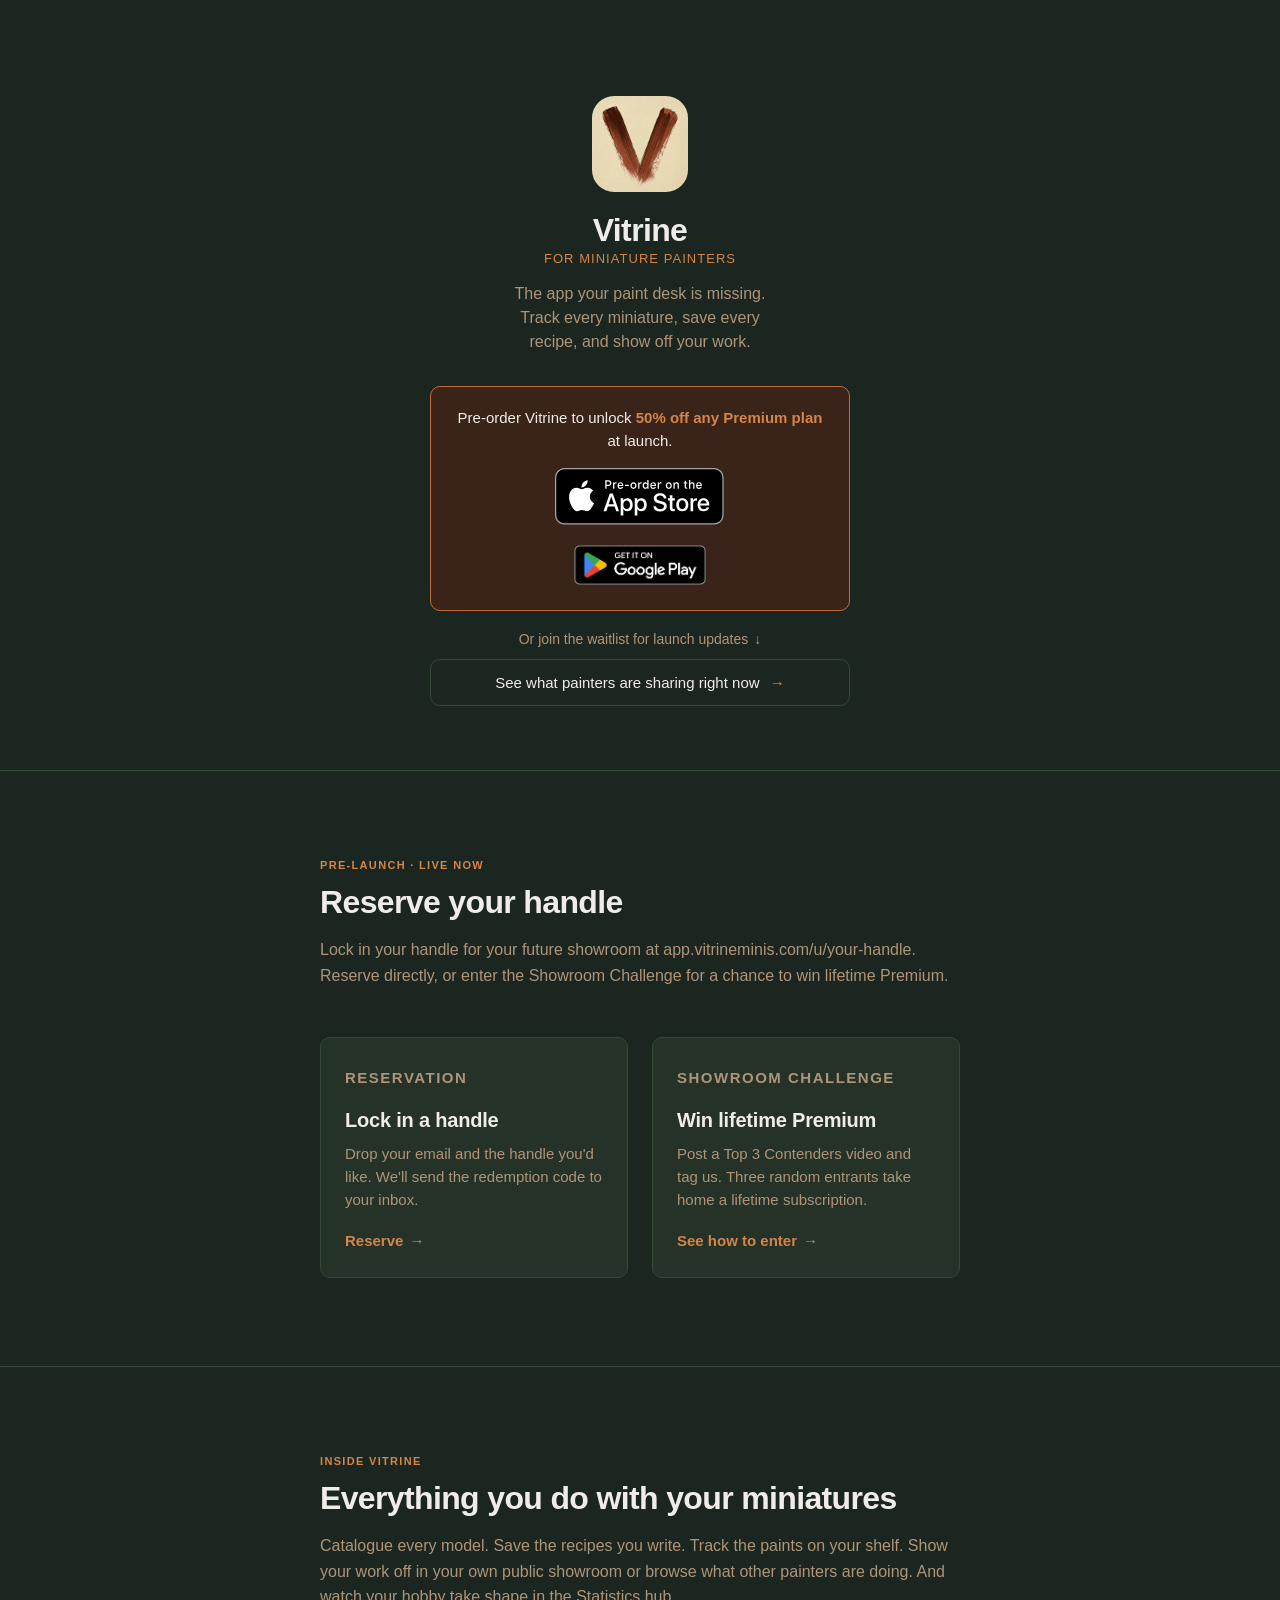
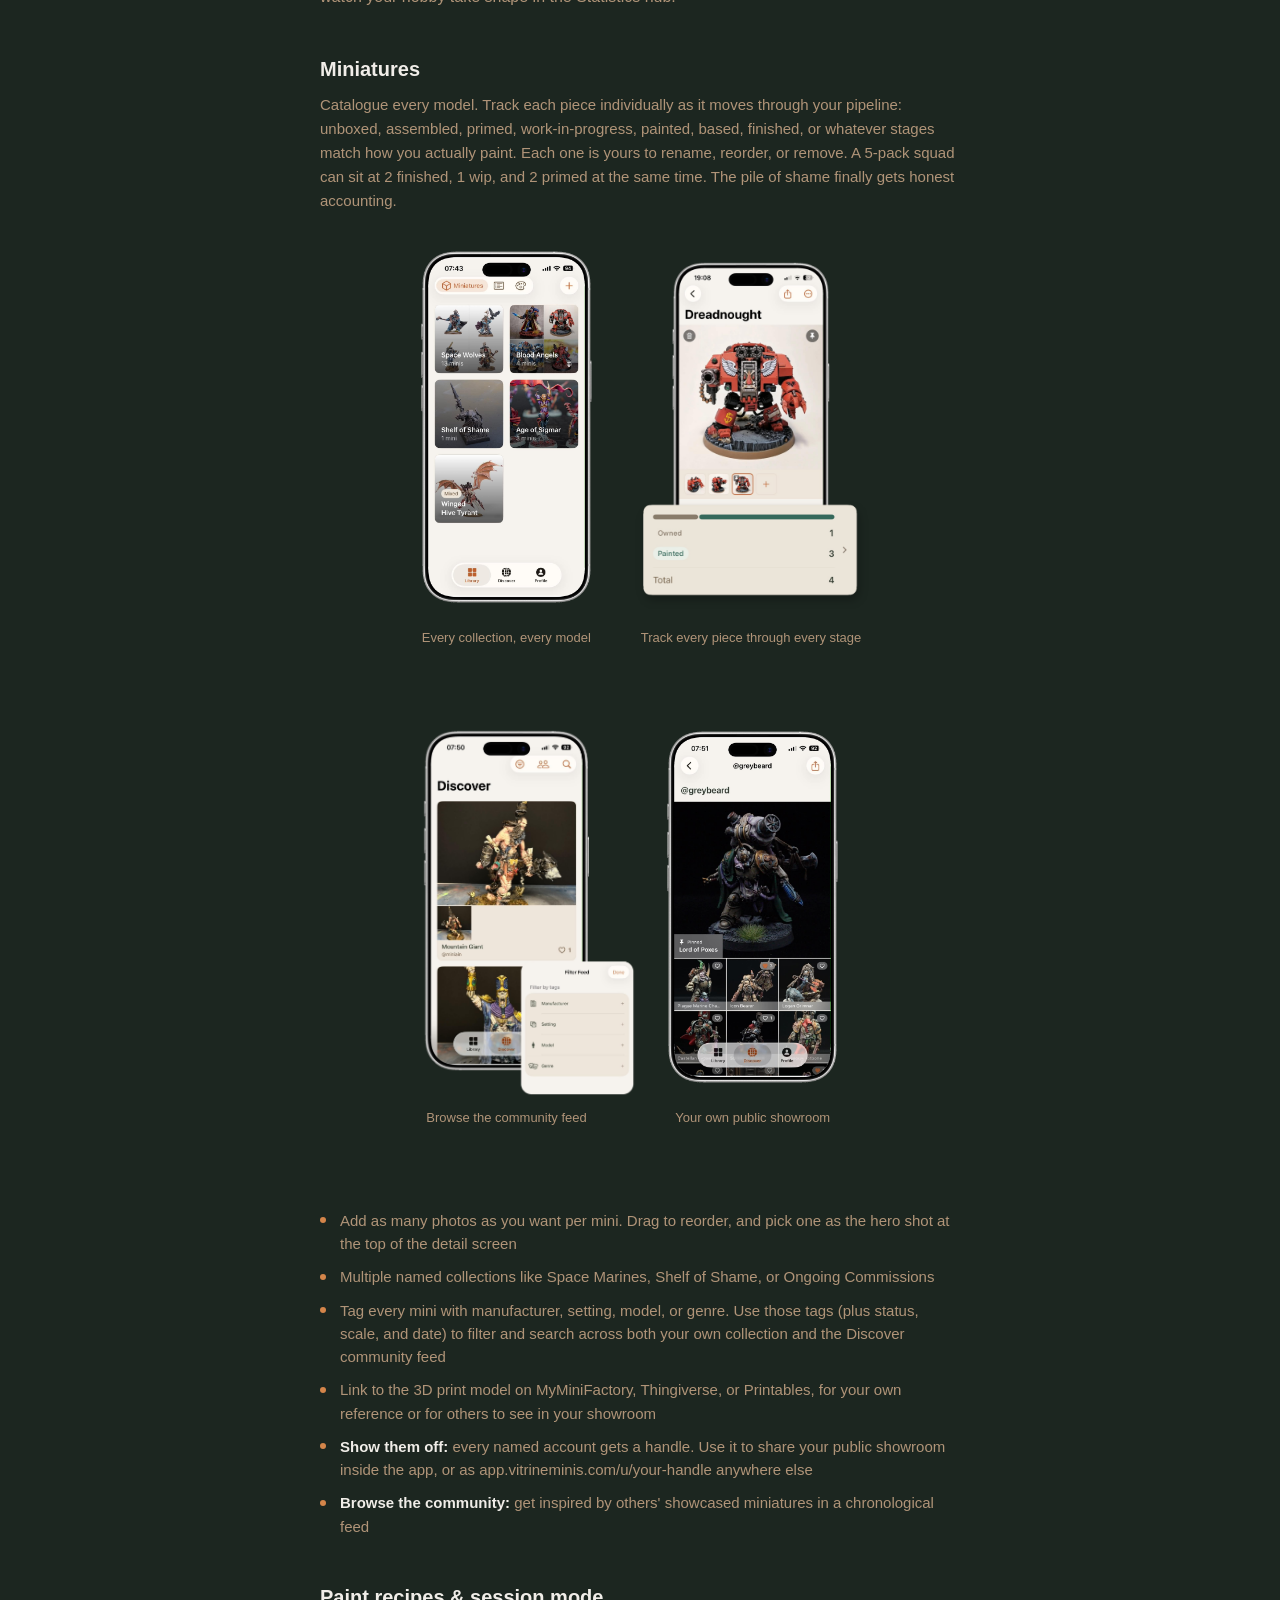
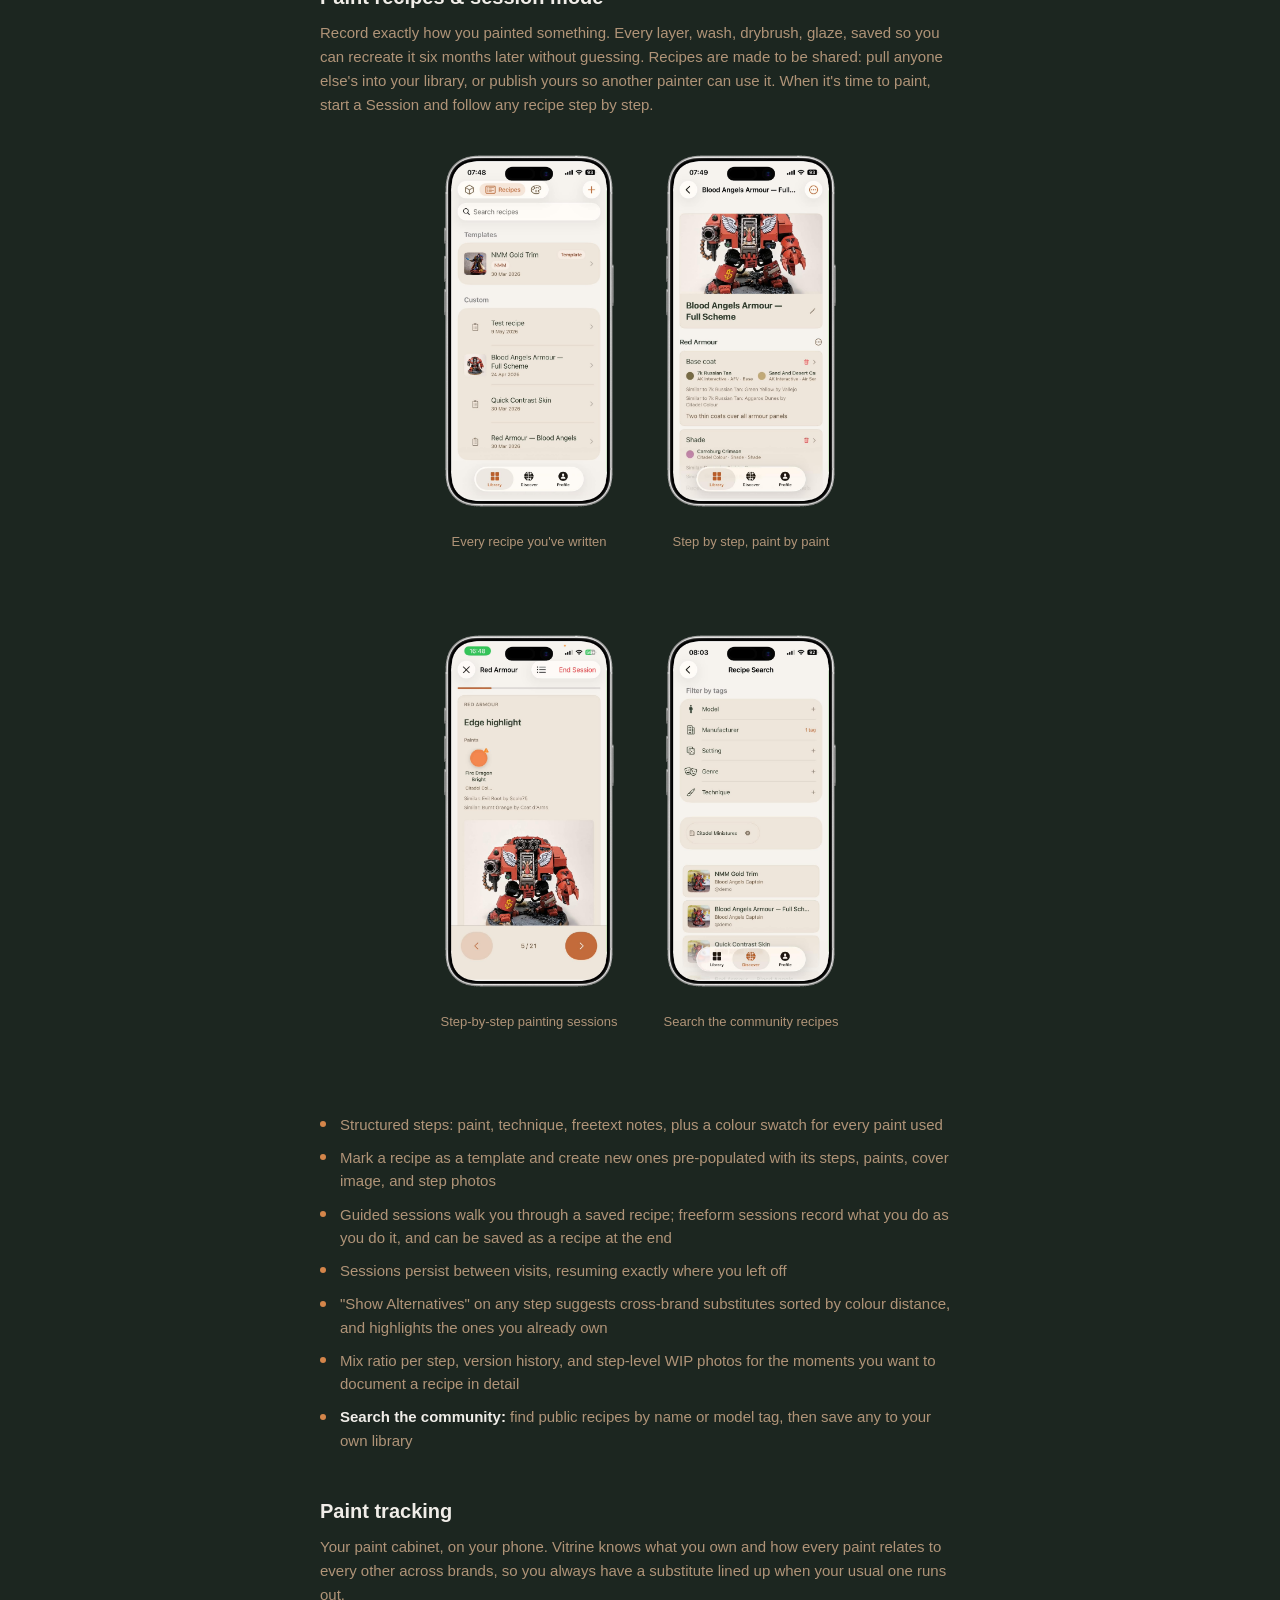
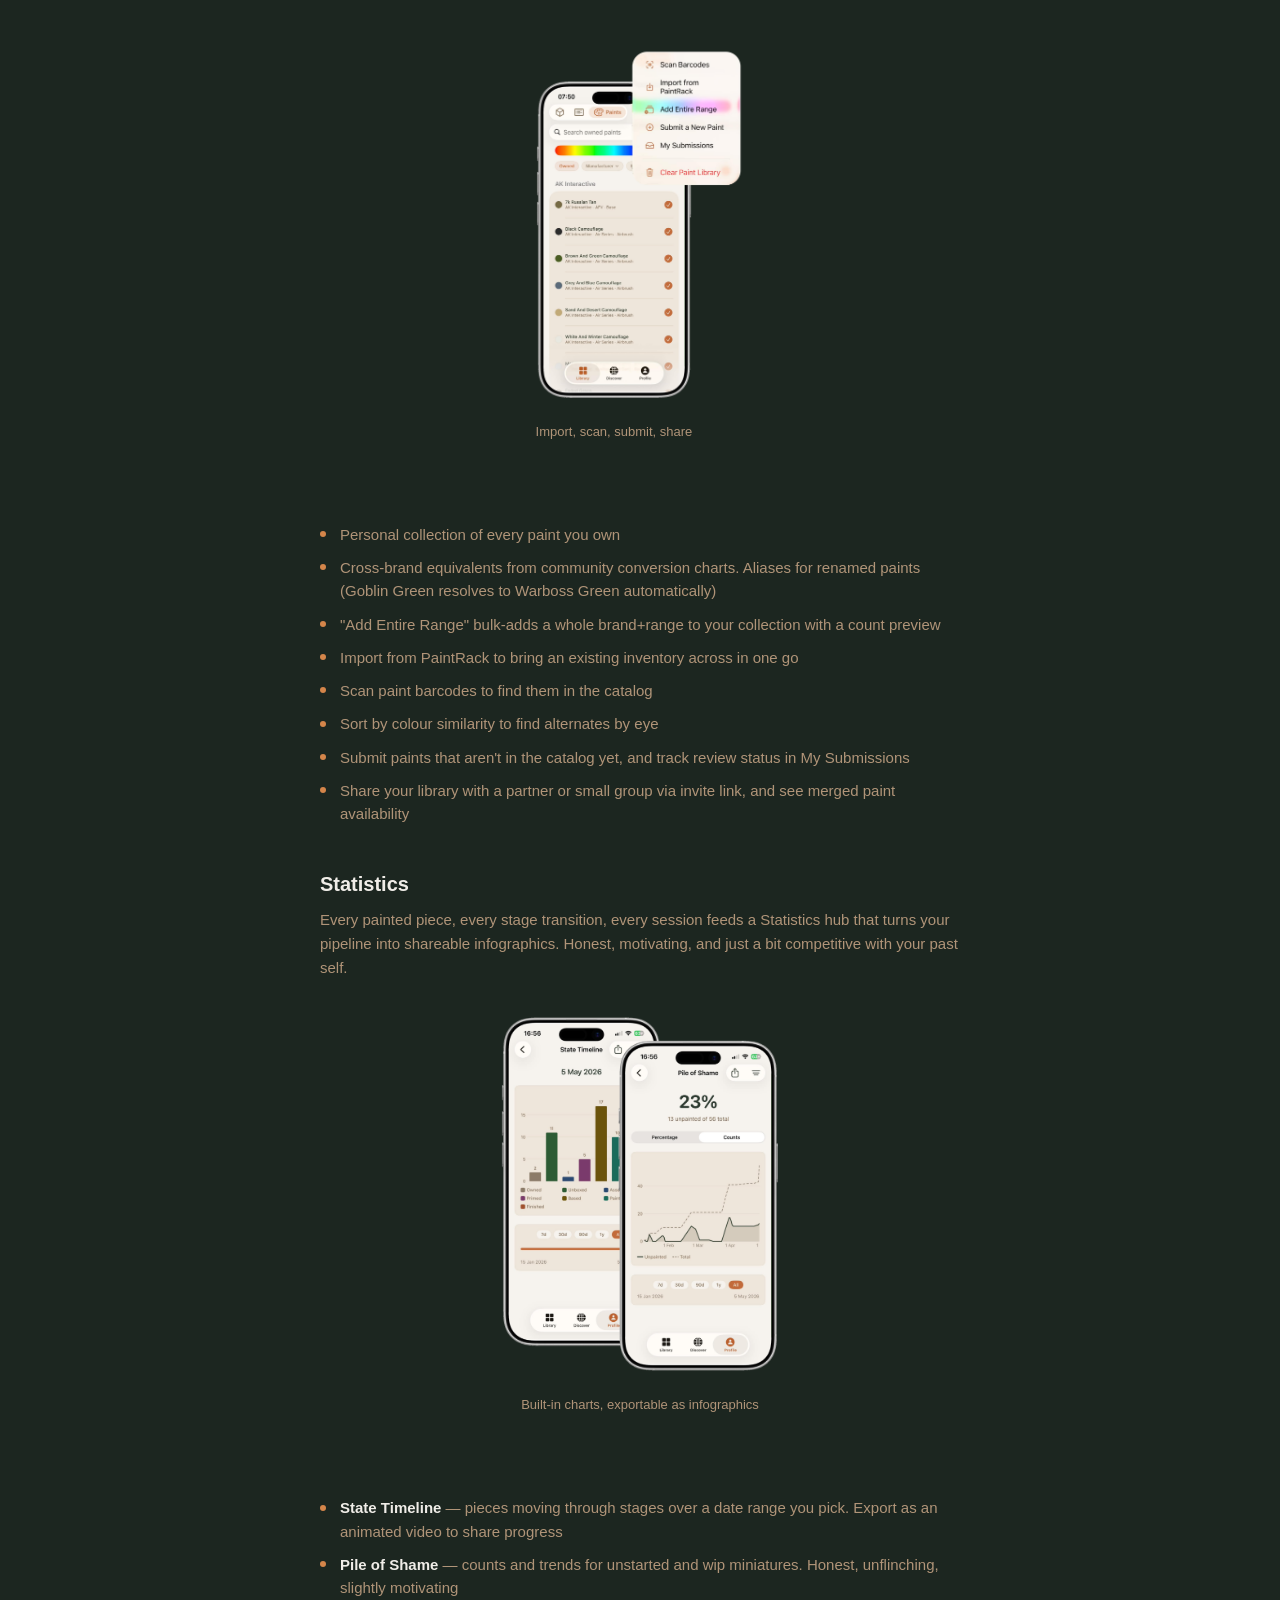
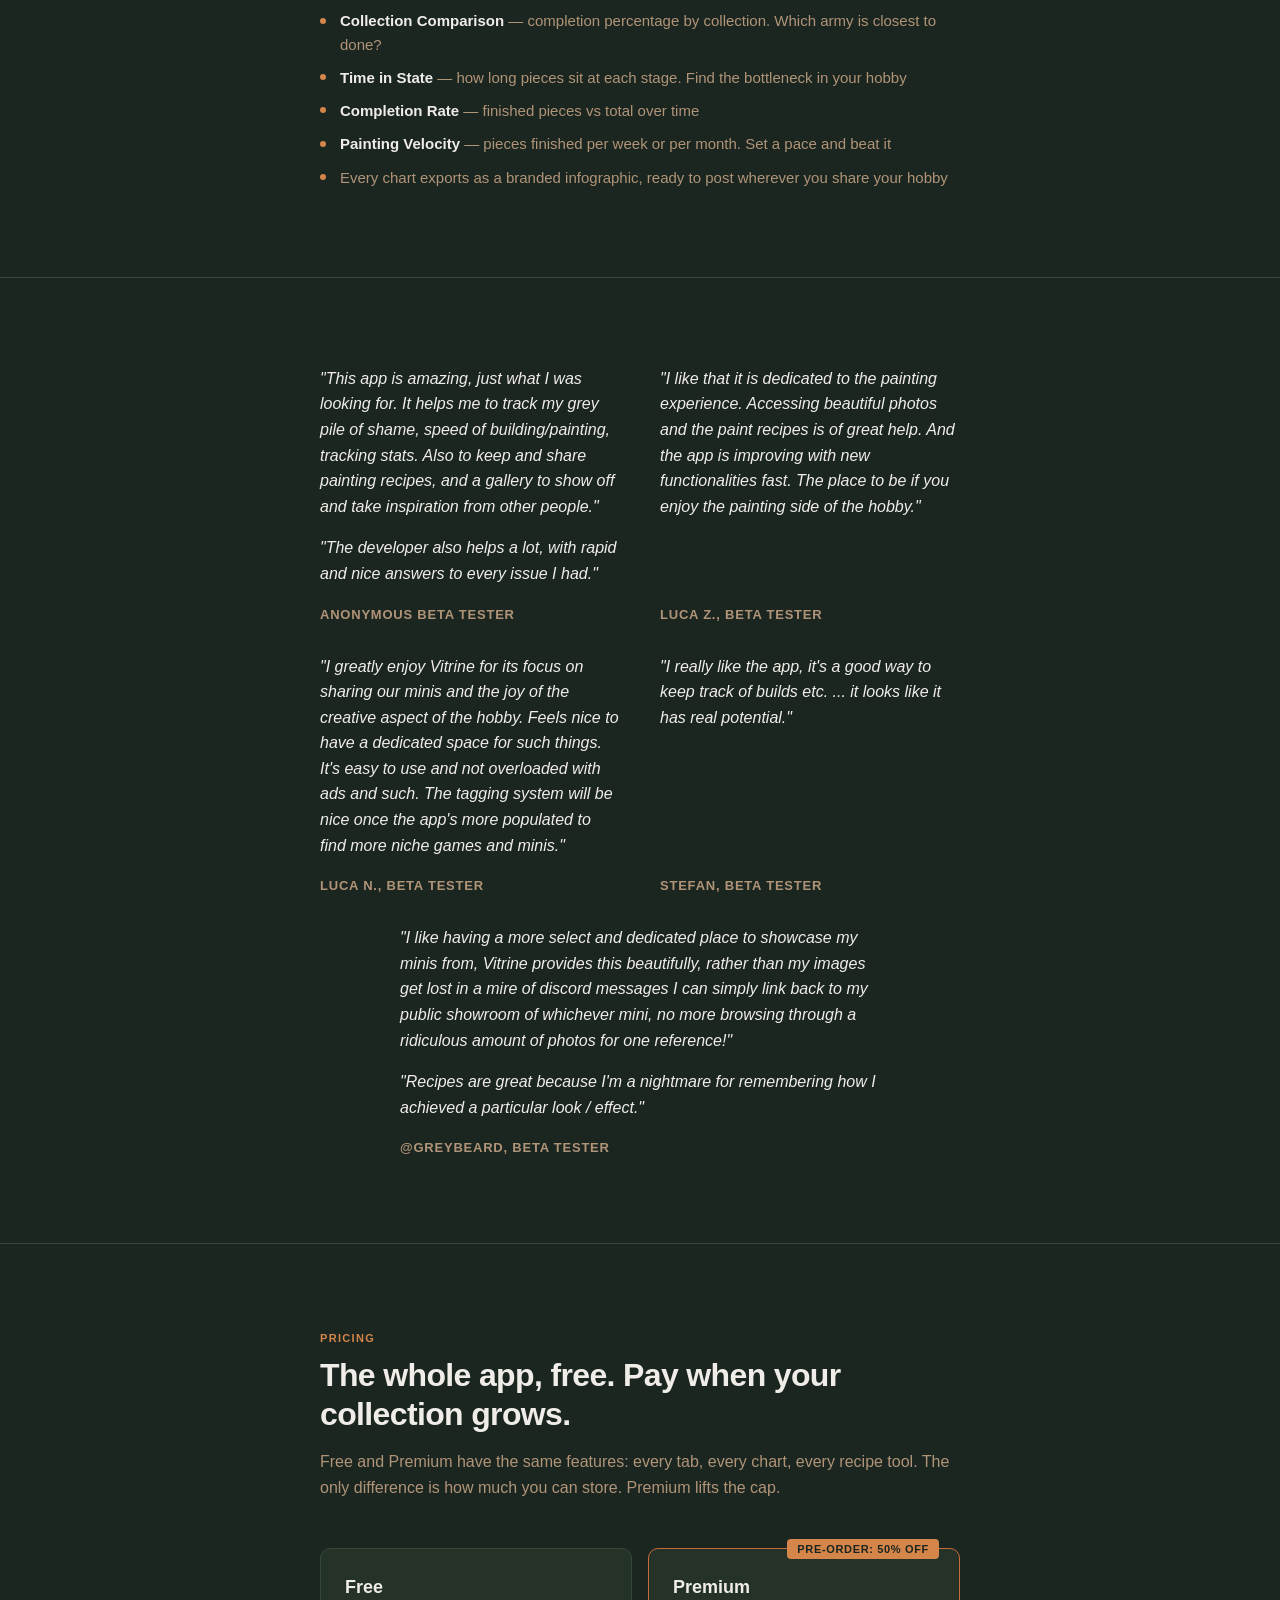
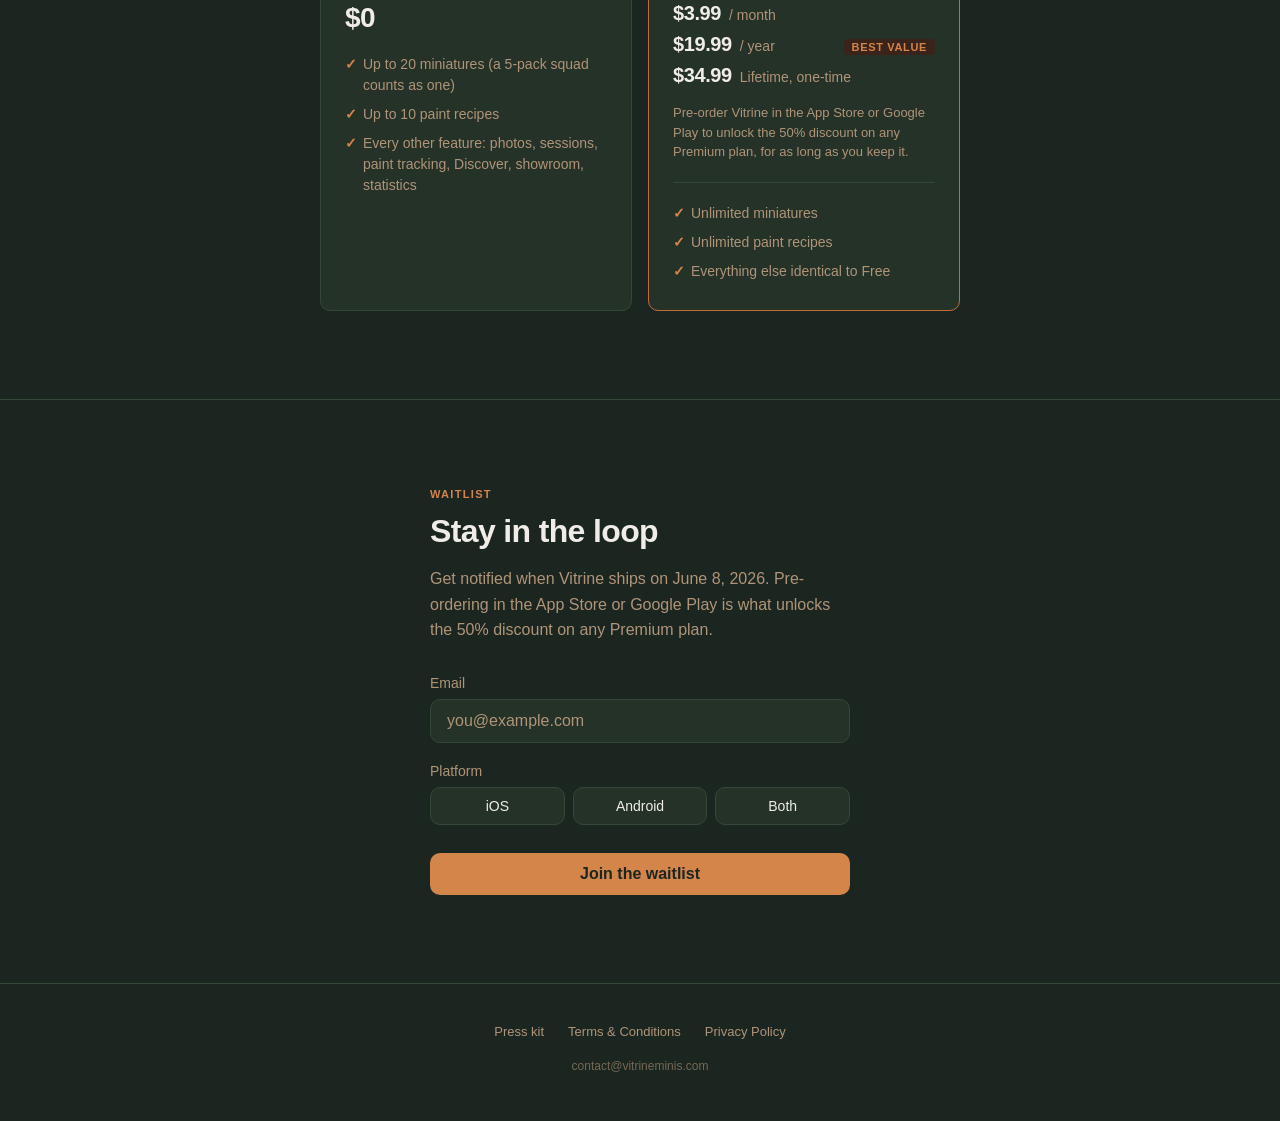
==== commit 1d8b06e0: "Surface Google Play pre-order across marketing site Android pre-order is live at play.google.com/sto" ====
--- a/index.html
+++ b/index.html
@@ -32,7 +32,9 @@
             <a href="https://apps.apple.com/app/id6761633925" class="store-badge" target="_blank" rel="noopener" aria-label="Pre-order Vitrine on the App Store">
               <img src="badge-pre-order-app-store.svg" alt="Pre-Order on the App Store" width="170" height="58">
             </a>
-            <span class="preorder-stores-note">Google Play pre-order opening soon</span>
+            <a href="https://play.google.com/store/apps/details?id=com.joforsell.vitrine" class="store-badge" target="_blank" rel="noopener" aria-label="Pre-register for Vitrine on Google Play">
+              <img src="badge-google-play.png" alt="Get it on Google Play" width="150" height="58">
+            </a>
           </div>
         </div>
 
@@ -251,7 +253,7 @@
       <div class="container">
         <p class="section-eyebrow">Waitlist</p>
         <h2 class="section-title">Stay in the loop</h2>
-        <p class="section-lede">Get notified when Vitrine ships on June 8, 2026, and when Google Play pre-orders open for Android. Pre-ordering in the App Store or Google Play is what unlocks the 50% discount on any Premium plan.</p>
+        <p class="section-lede">Get notified when Vitrine ships on June 8, 2026. Pre-ordering in the App Store or Google Play is what unlocks the 50% discount on any Premium plan.</p>
 
         <form id="signup-form">
           <!-- Honeypot — hidden from real users, bots fill it in -->
@@ -301,6 +303,7 @@
     </div>
   </footer>
 
-  <script src="main.js"></script>
+  <!-- Bump ?v=YYYYMMDD whenever main.js changes — see comment at top of main.js -->
+  <script src="main.js?v=20260515"></script>
 </body>
 </html>
--- a/style.css
+++ b/style.css
@@ -1005,6 +1005,14 @@
   font-weight: 500;
 }
 
+.form-error {
+  margin: 0;
+  text-align: center;
+  font-size: 0.9375rem;
+  font-weight: 500;
+  color: #D86B5A;
+}
+
 .field-hint {
   font-size: 0.8125rem;
   color: var(--color-text-muted);
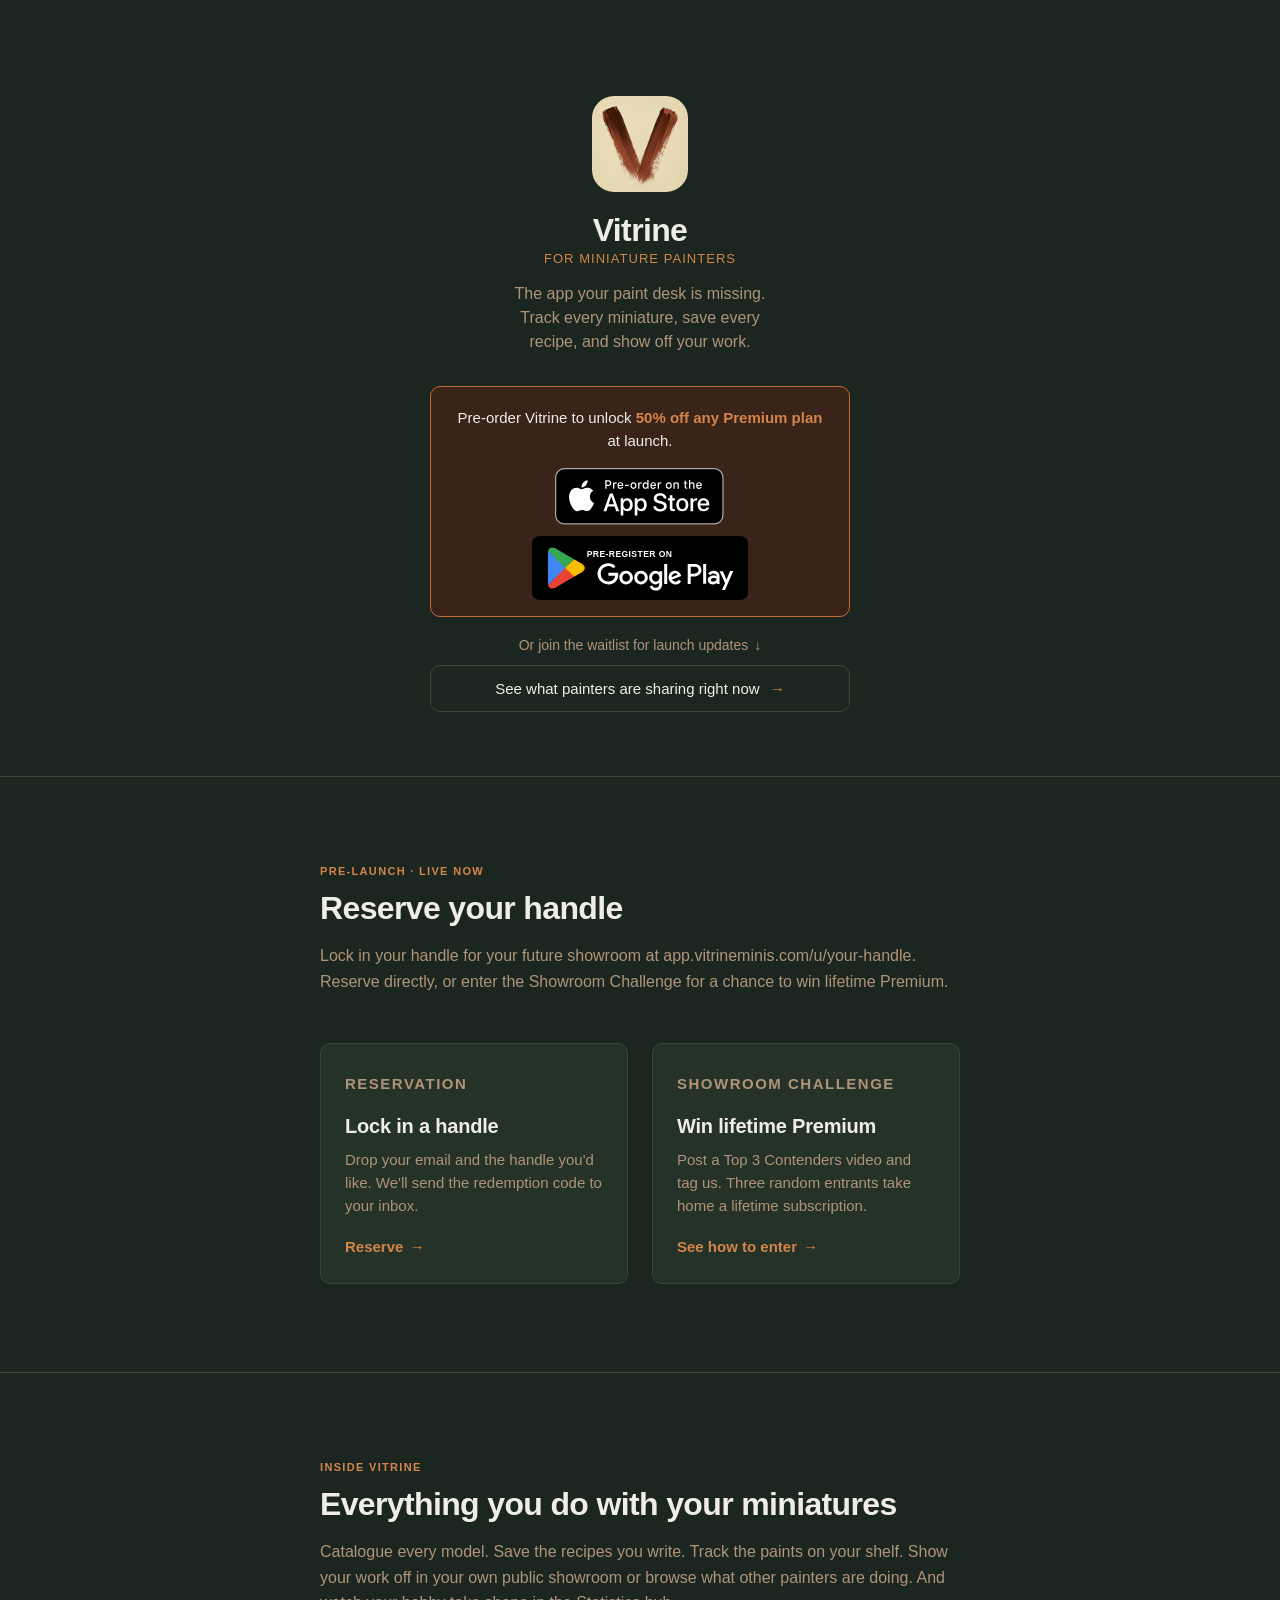
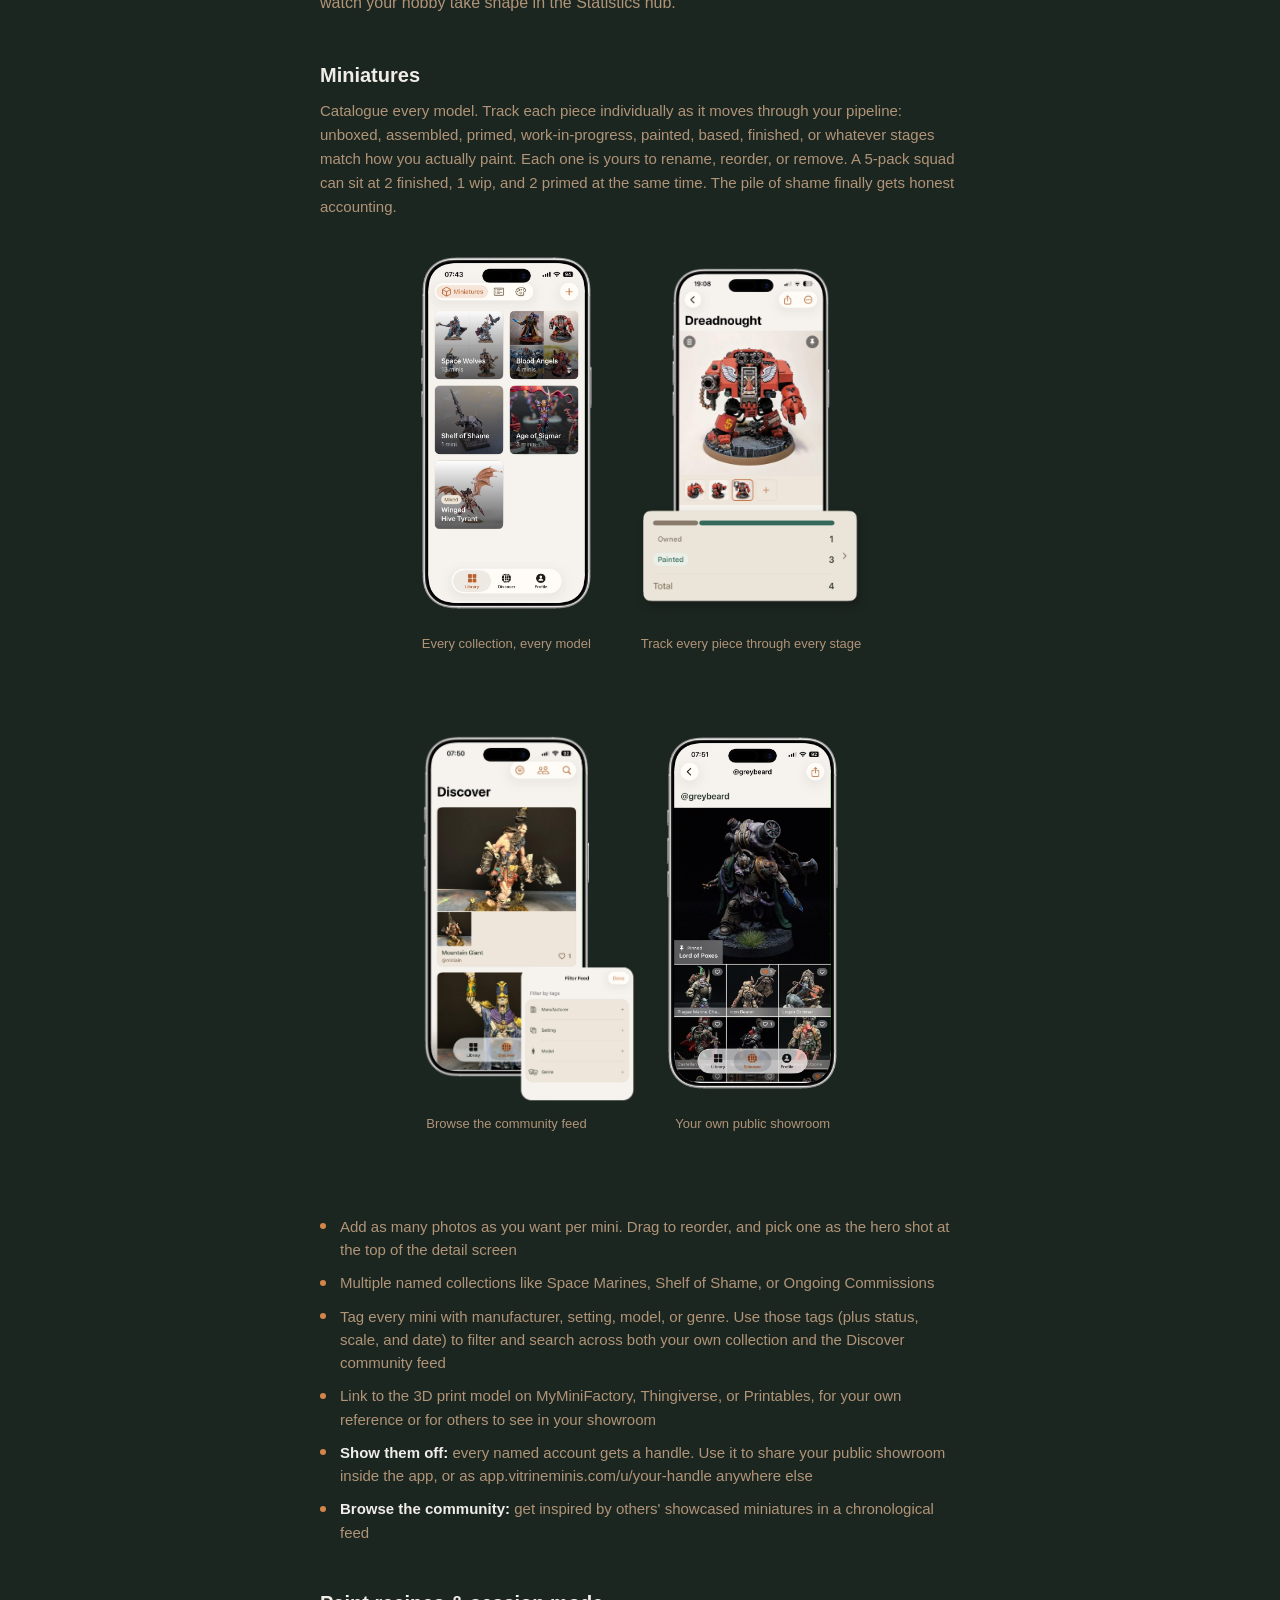
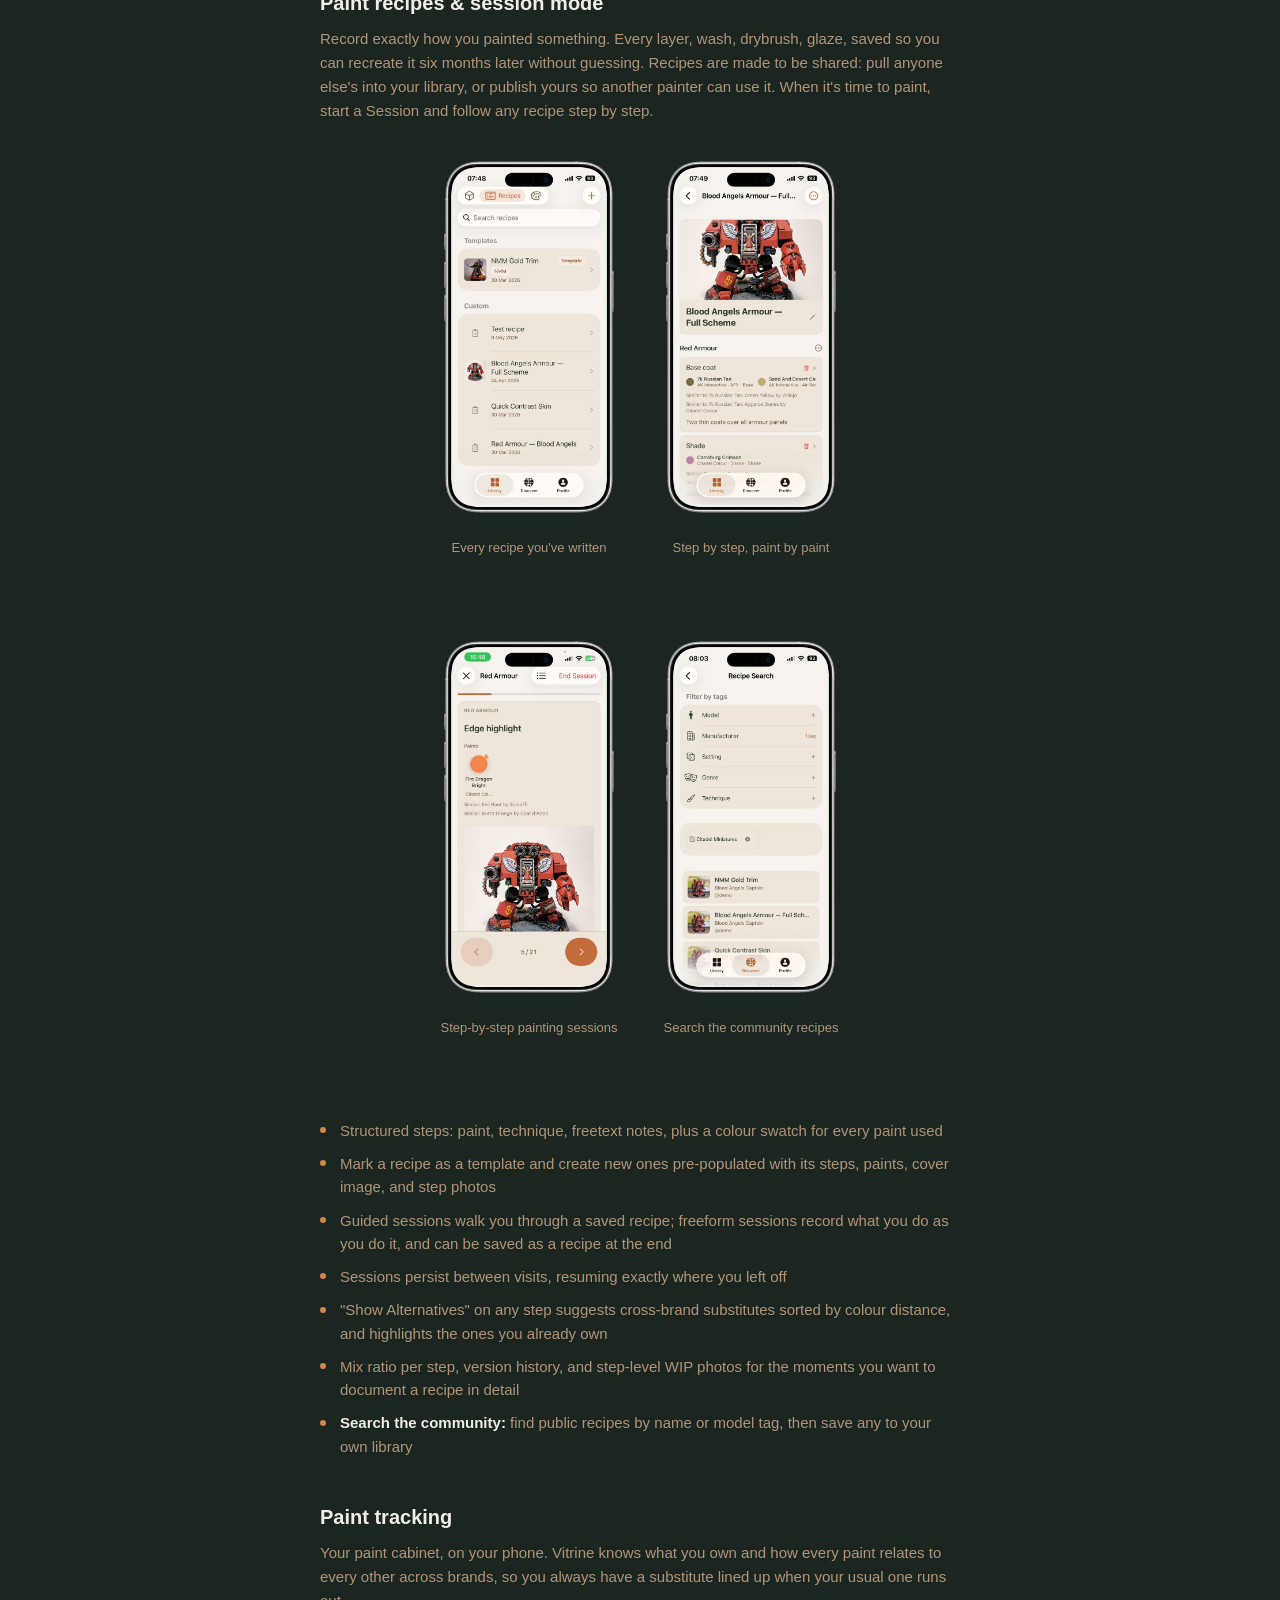
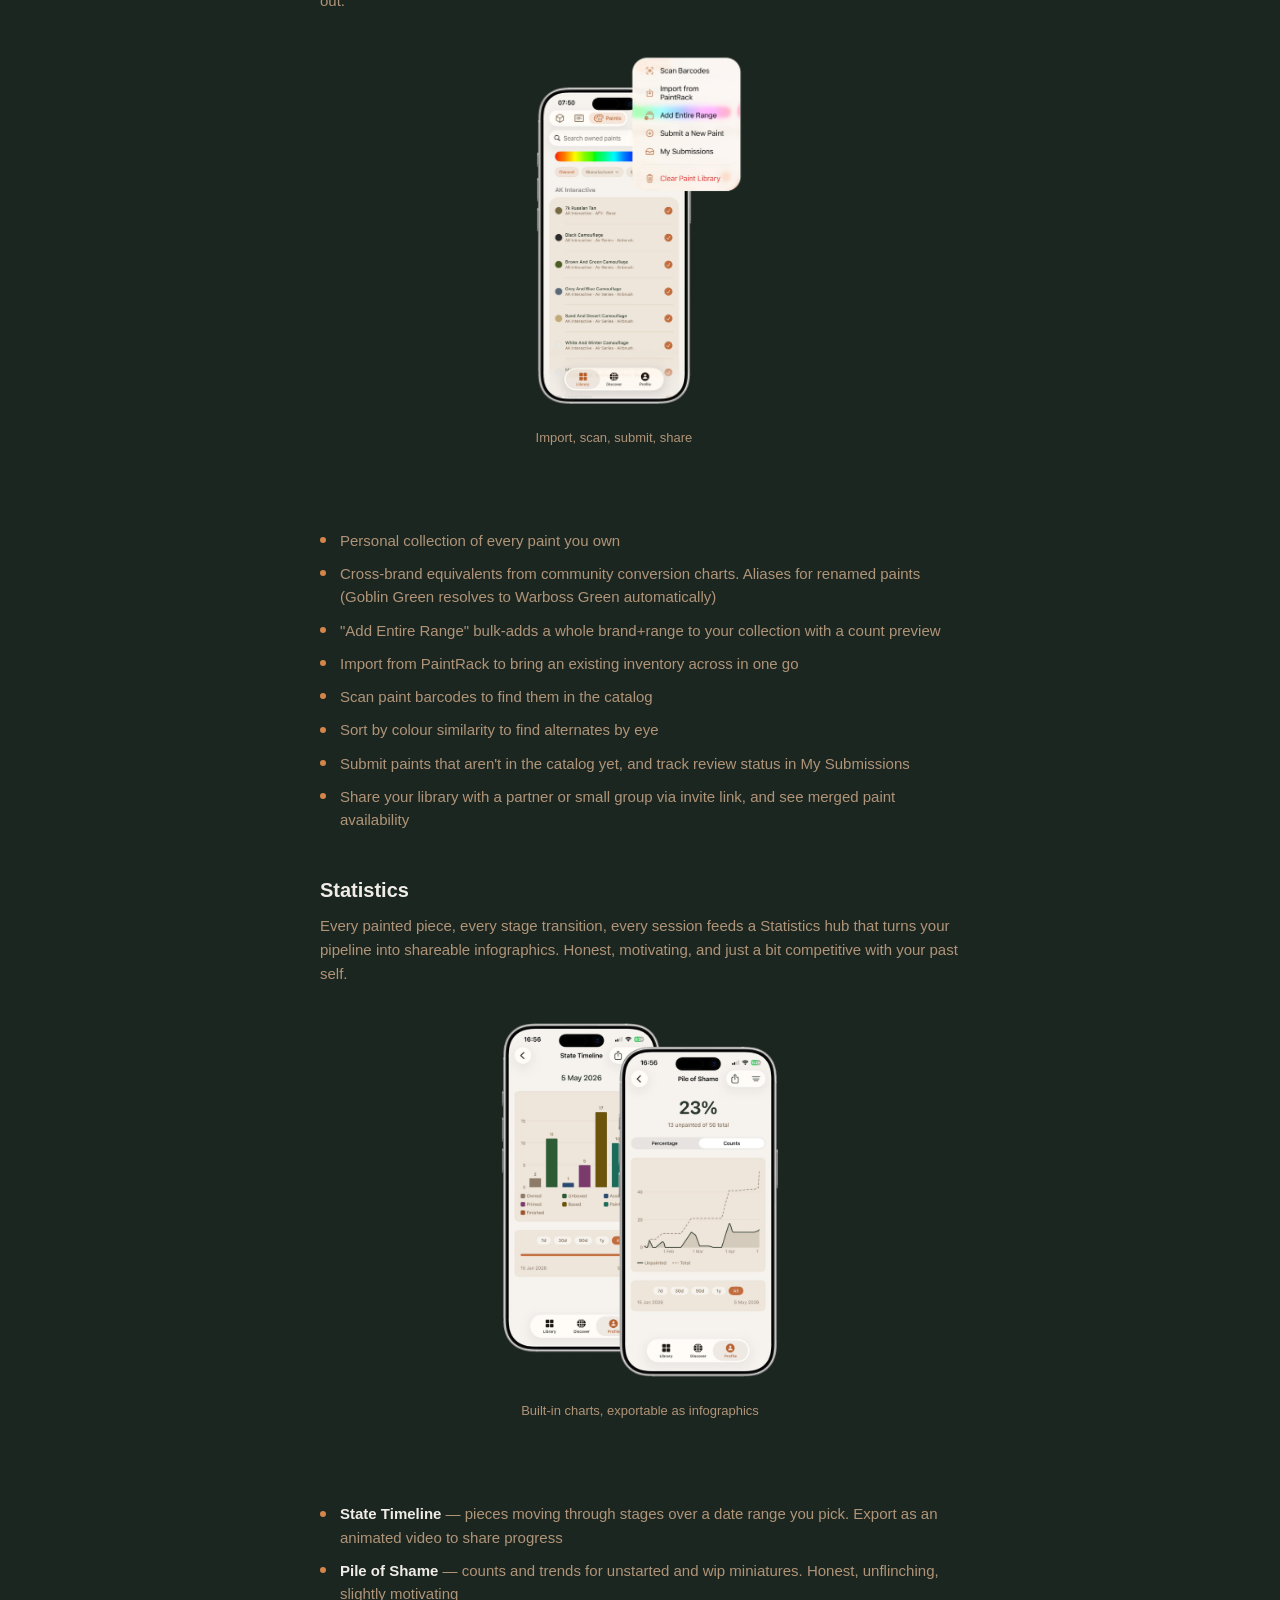
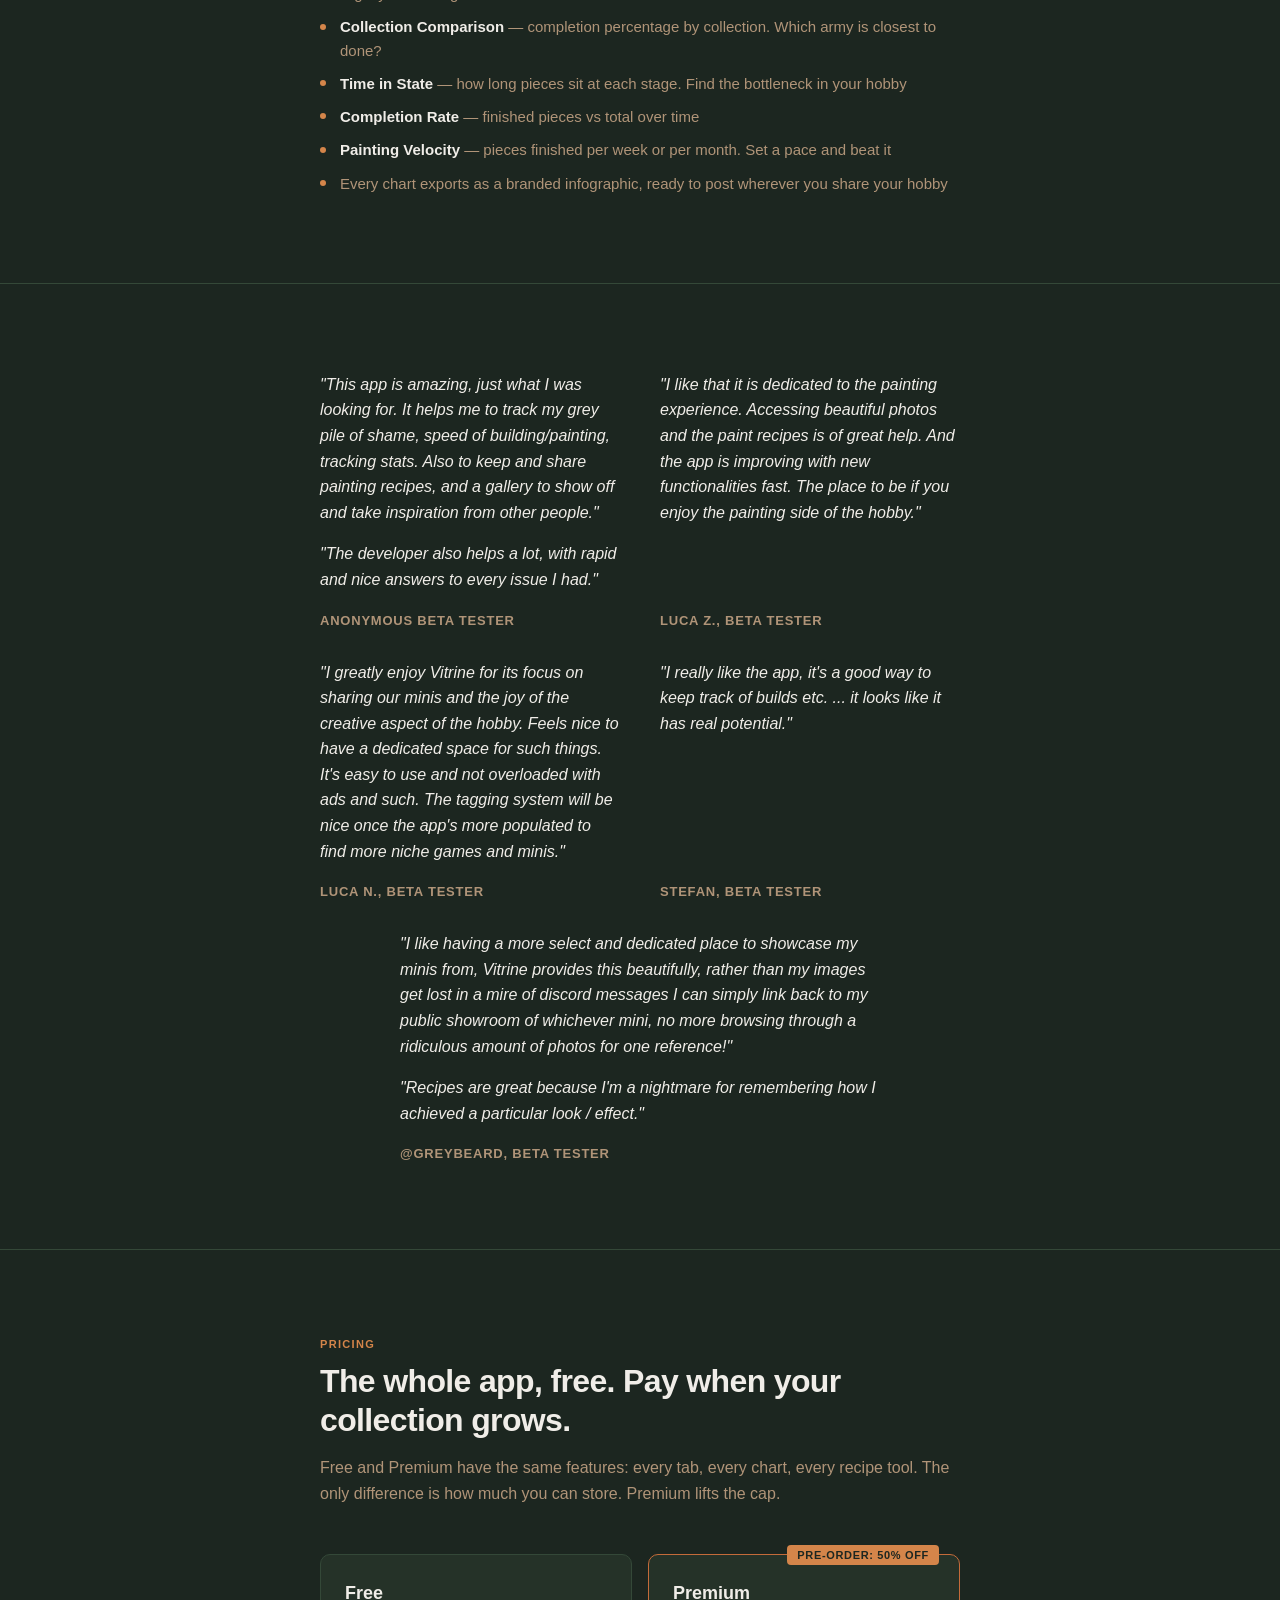
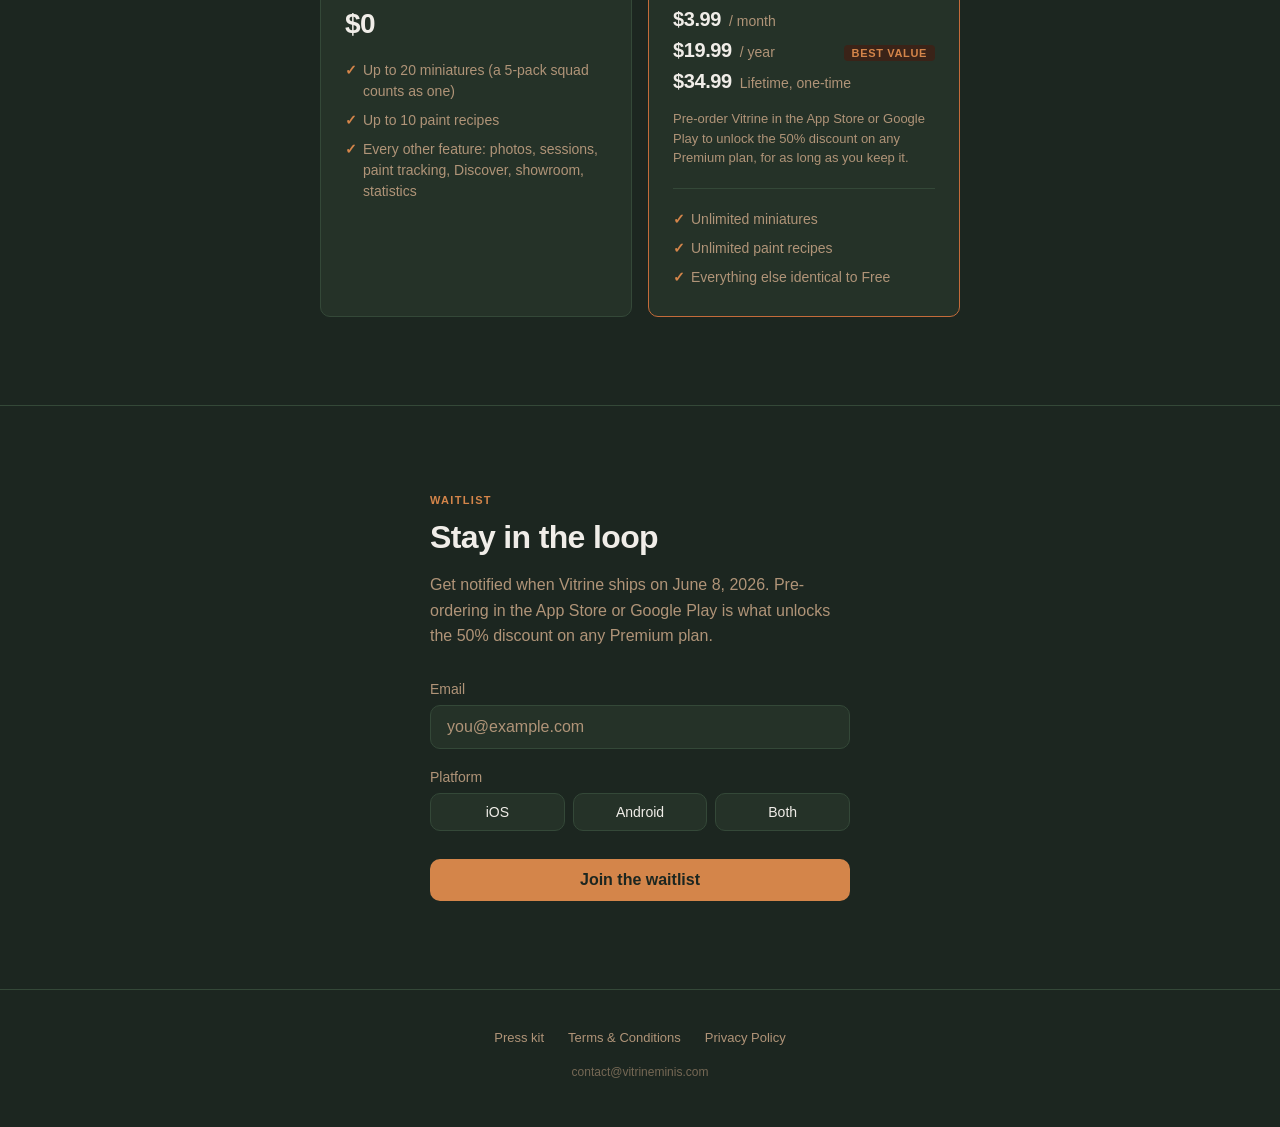
==== commit be218cb8: "Swap Google Play badge to official Pre-Register variant The Pre-Register lettering matches the App S" ====
--- a/index.html
+++ b/index.html
@@ -32,8 +32,8 @@
             <a href="https://apps.apple.com/app/id6761633925" class="store-badge" target="_blank" rel="noopener" aria-label="Pre-order Vitrine on the App Store">
               <img src="badge-pre-order-app-store.svg" alt="Pre-Order on the App Store" width="170" height="58">
             </a>
-            <a href="https://play.google.com/store/apps/details?id=com.joforsell.vitrine" class="store-badge" target="_blank" rel="noopener" aria-label="Pre-register for Vitrine on Google Play">
-              <img src="badge-google-play.png" alt="Get it on Google Play" width="150" height="58">
+            <a href="https://play.google.com/store/apps/details?id=com.joforsell.vitrine" class="store-badge store-badge-play" target="_blank" rel="noopener" aria-label="Pre-register for Vitrine on Google Play">
+              <img src="badge-pre-register-google-play.svg" alt="Pre-register on Google Play" width="196" height="58">
             </a>
           </div>
         </div>
--- a/style.css
+++ b/style.css
@@ -119,7 +119,9 @@
 .preorder-stores {
   margin-top: 1rem;
   display: flex;
-  flex-direction: column;
+  flex-direction: row;
+  flex-wrap: wrap;
+  justify-content: center;
   align-items: center;
   gap: 0.625rem;
 }
@@ -141,6 +143,12 @@
   display: block;
   height: 58px;
   width: auto;
+}
+
+/* Google Play badge has more internal padding than Apple's, so it
+   needs a touch more height to feel like the same size visually. */
+.store-badge-play img {
+  height: 64px;
 }
 
 .preorder-stores-note {
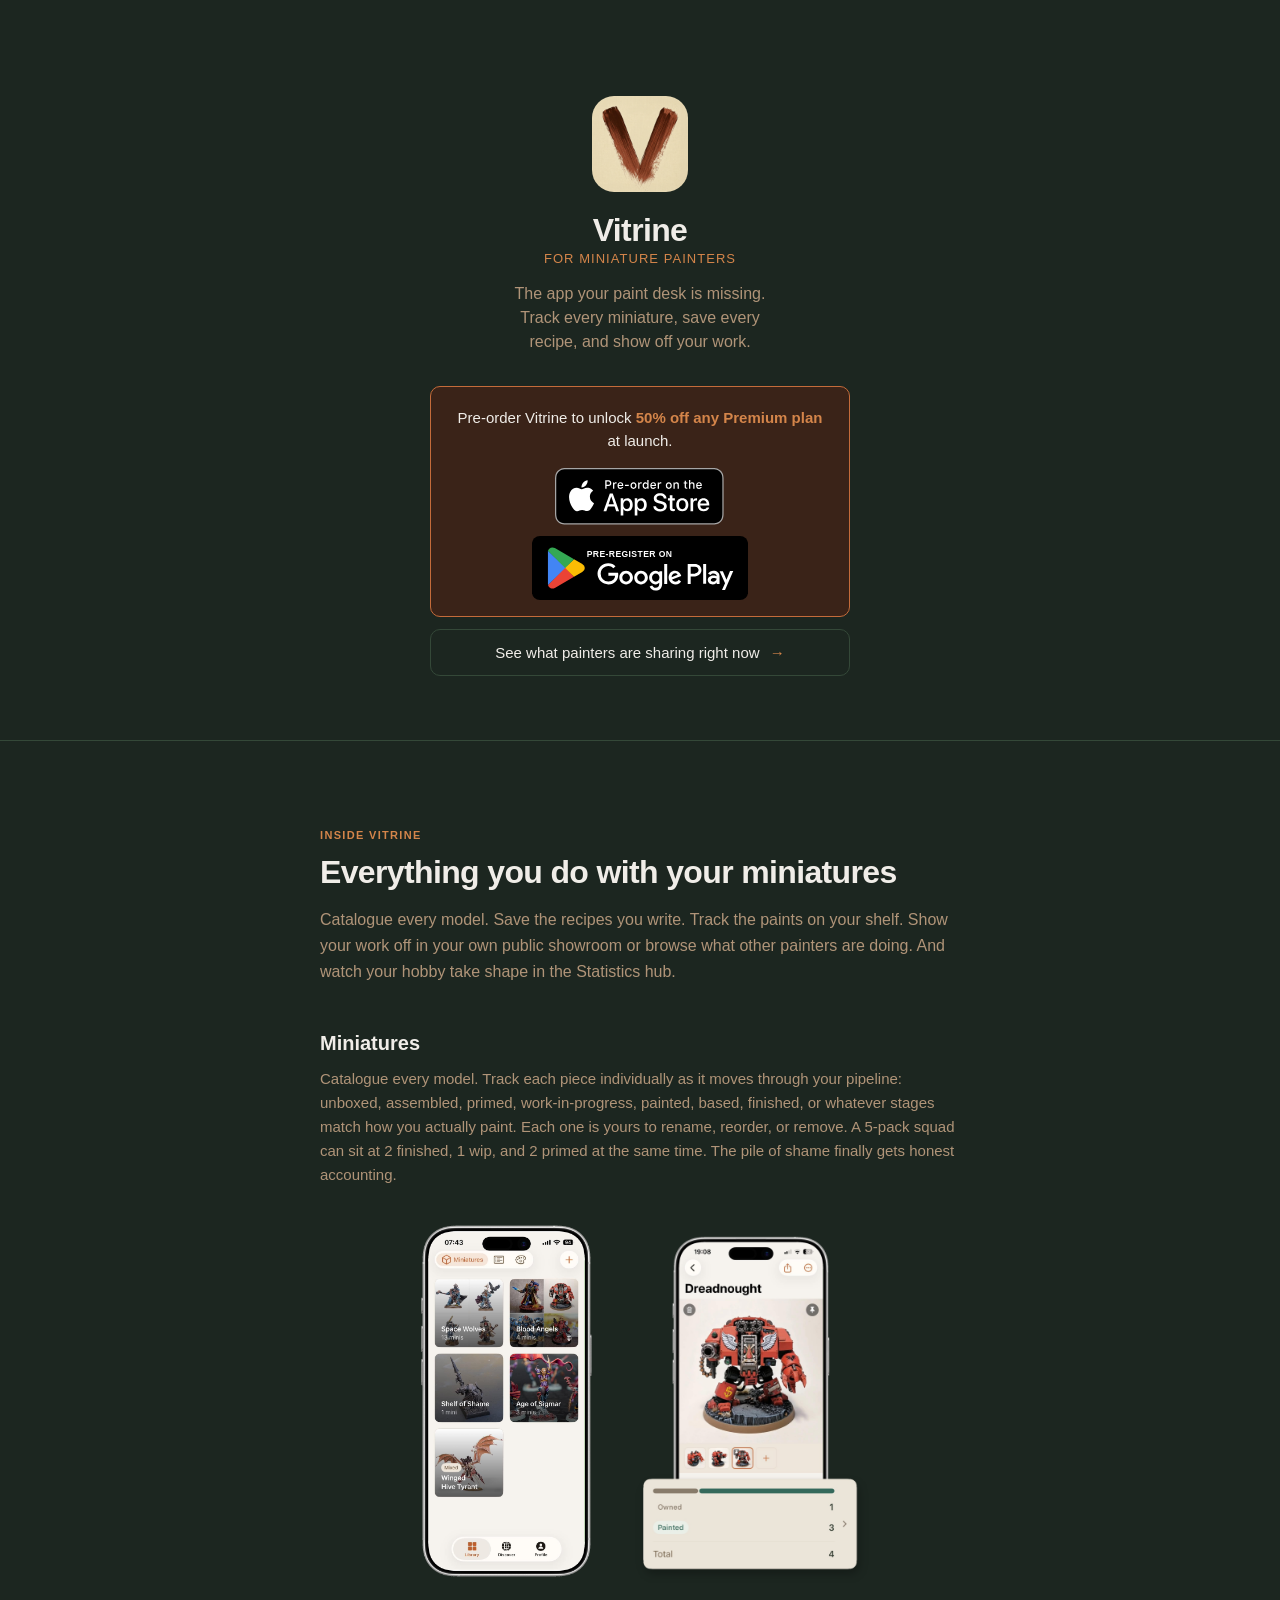
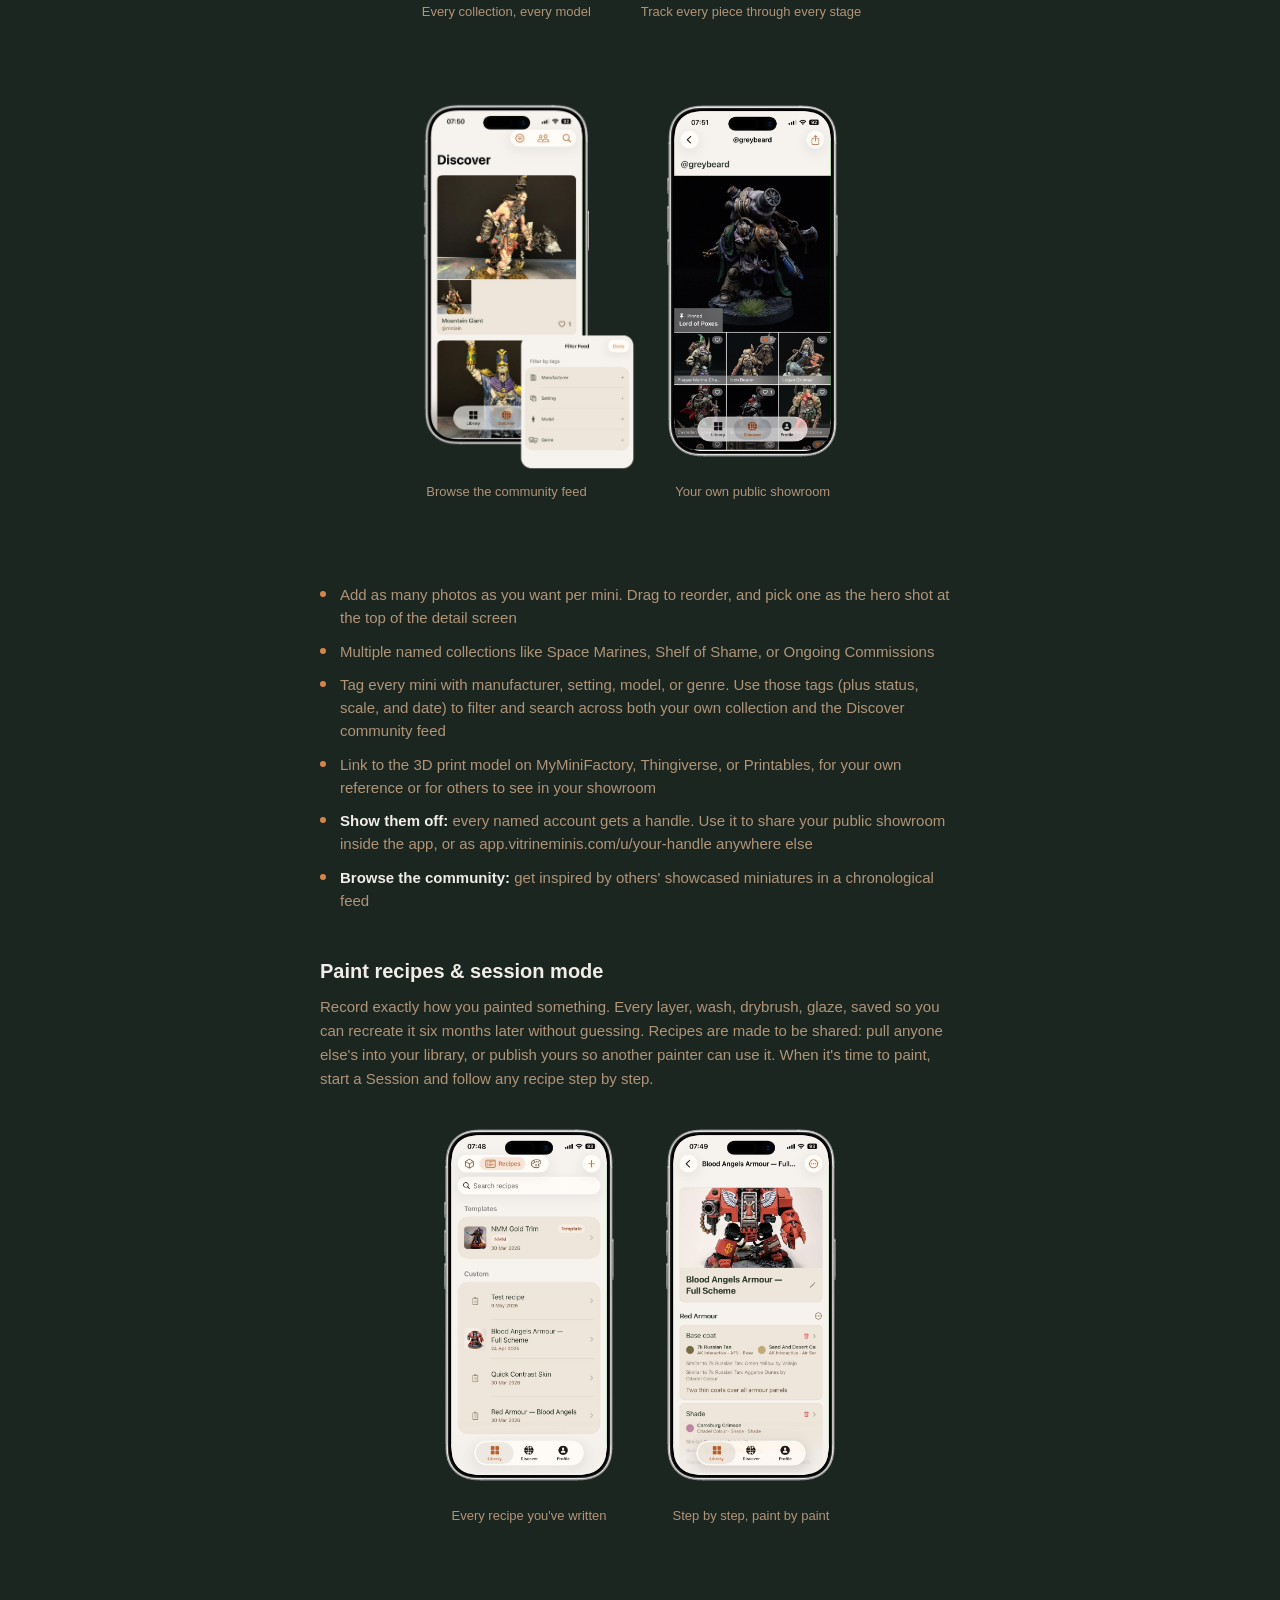
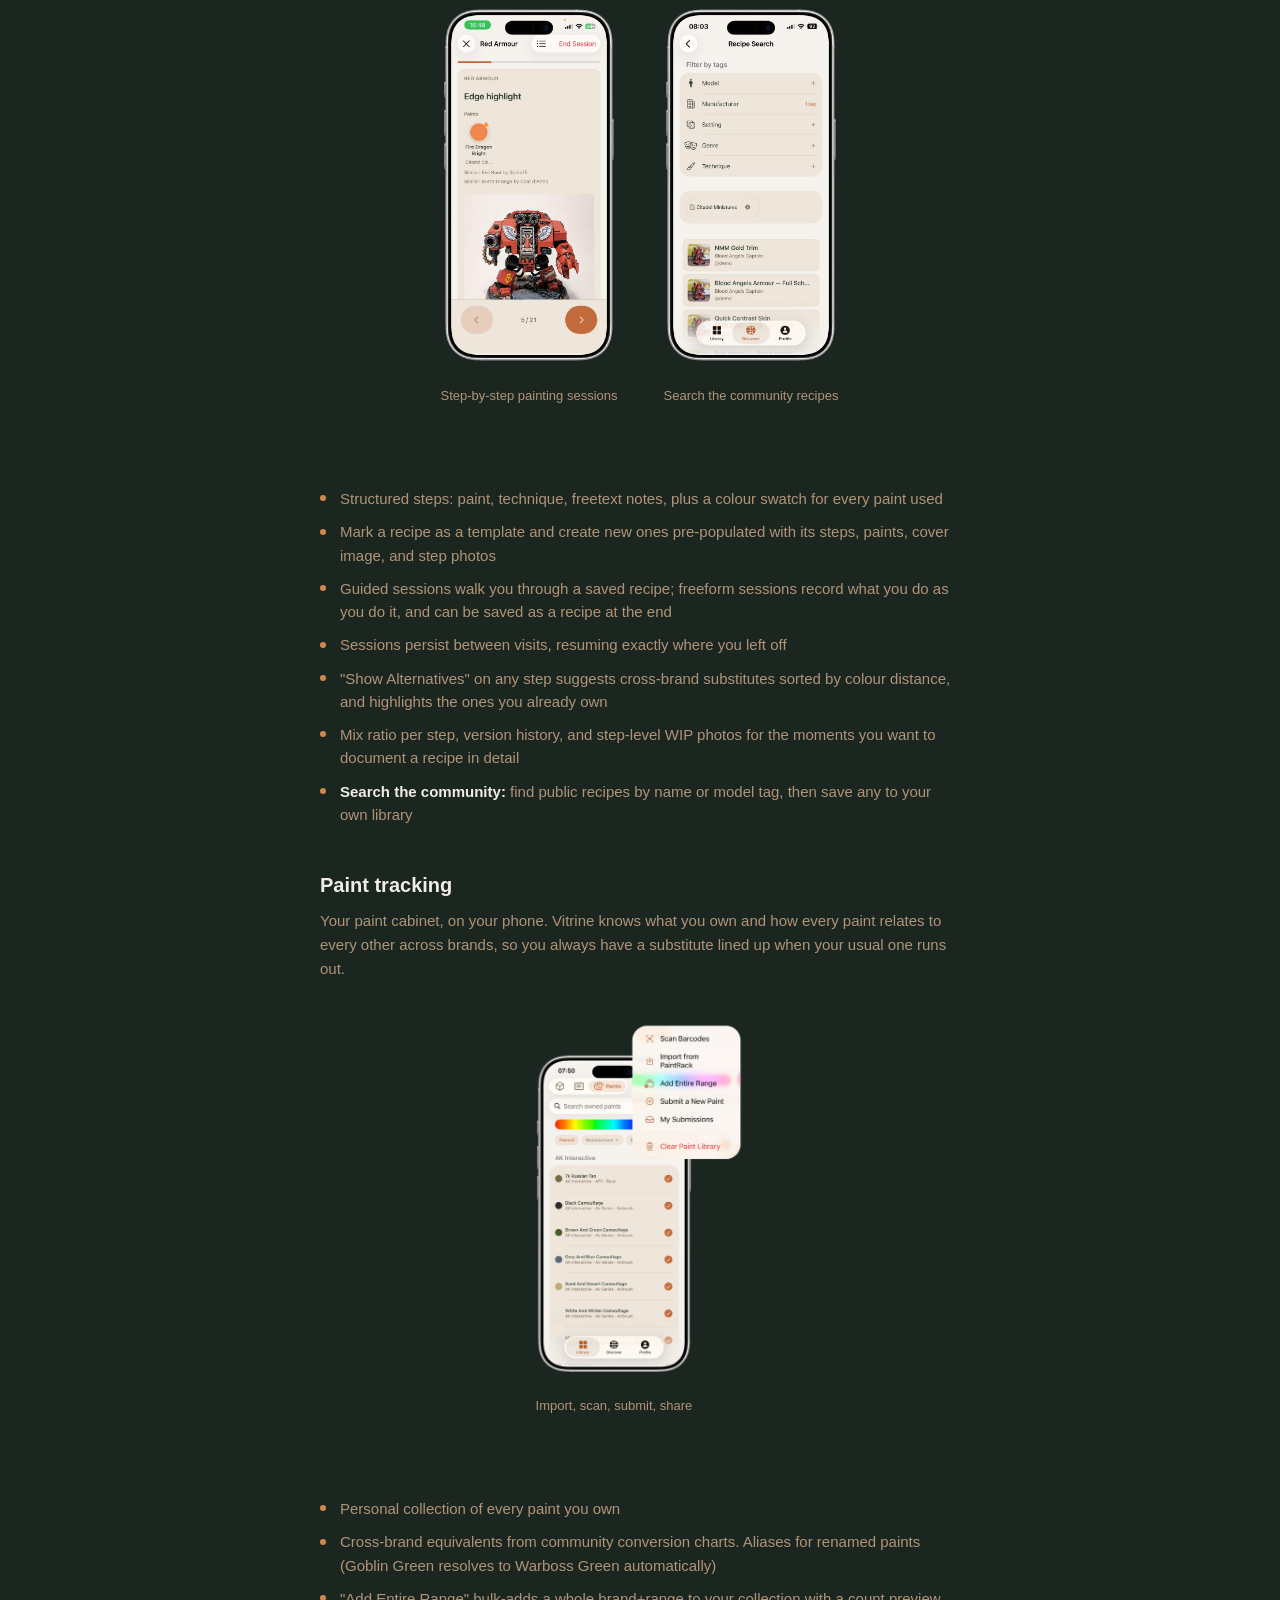
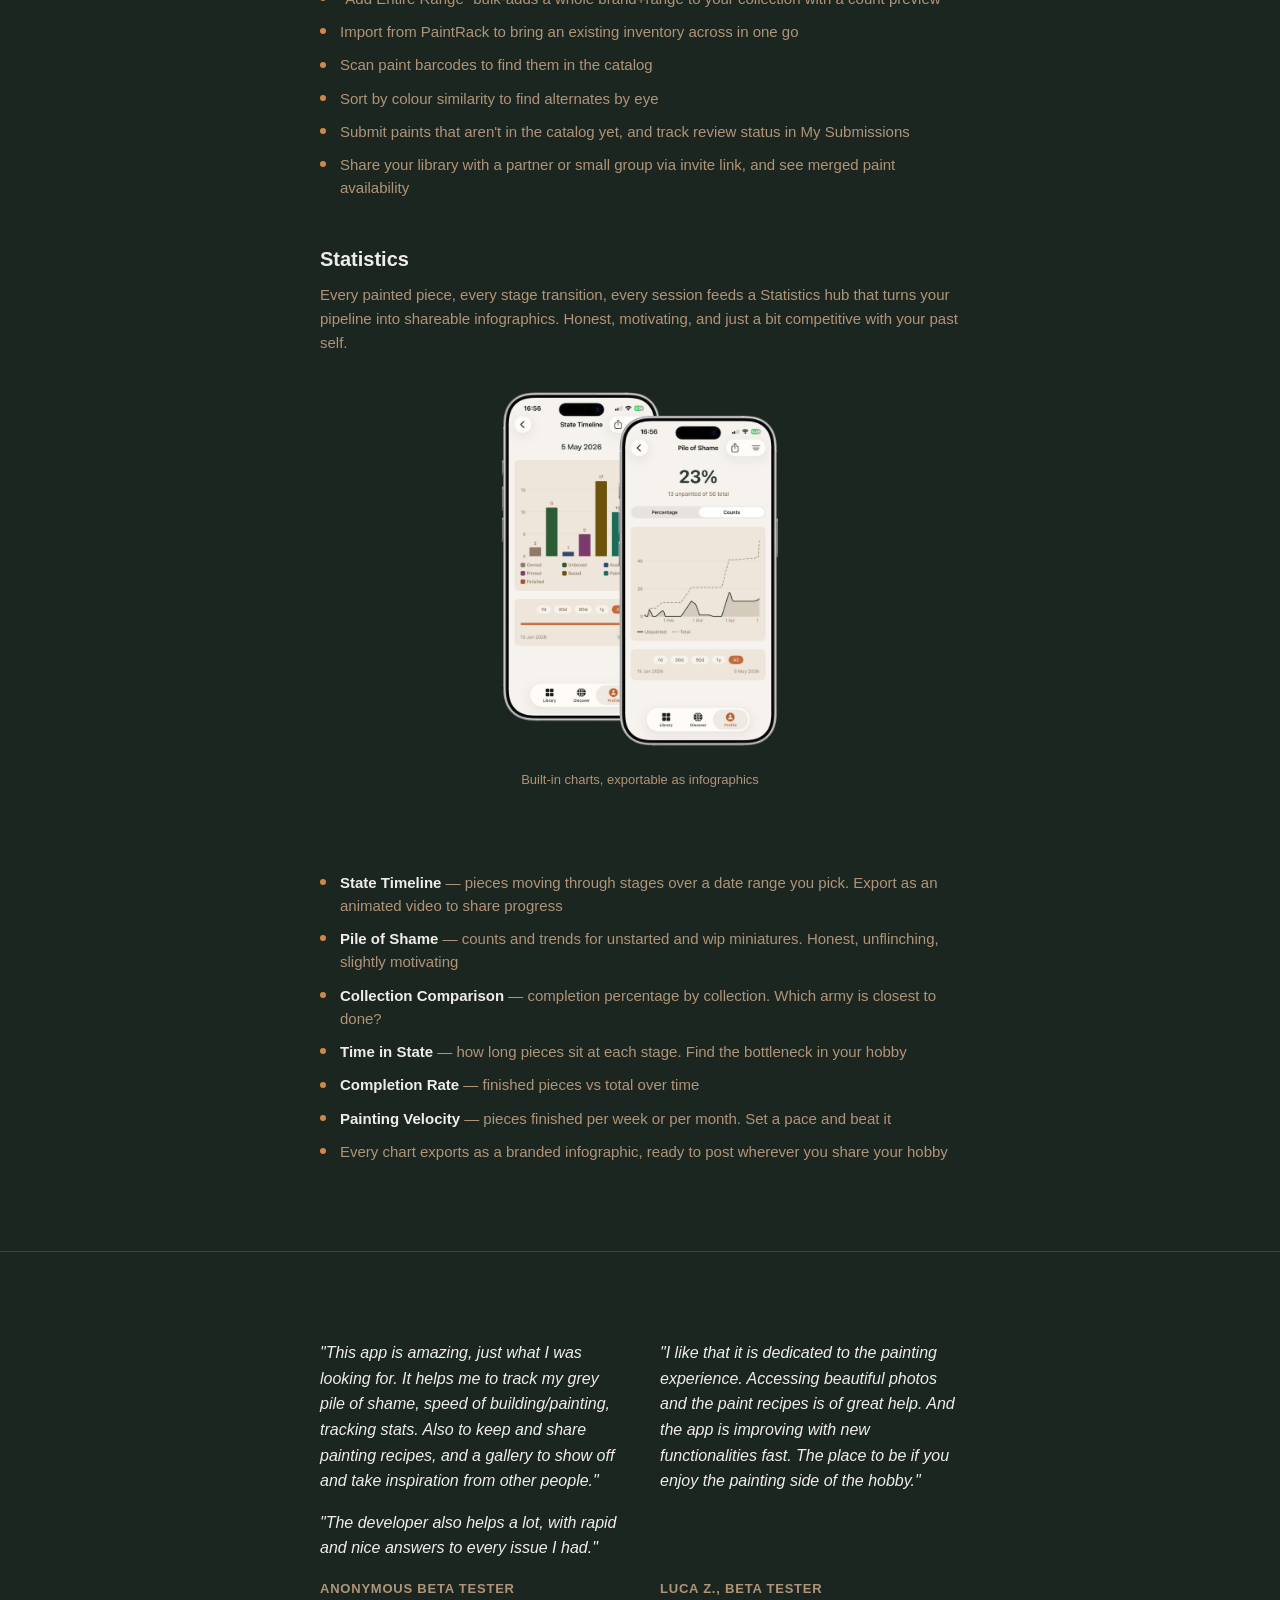
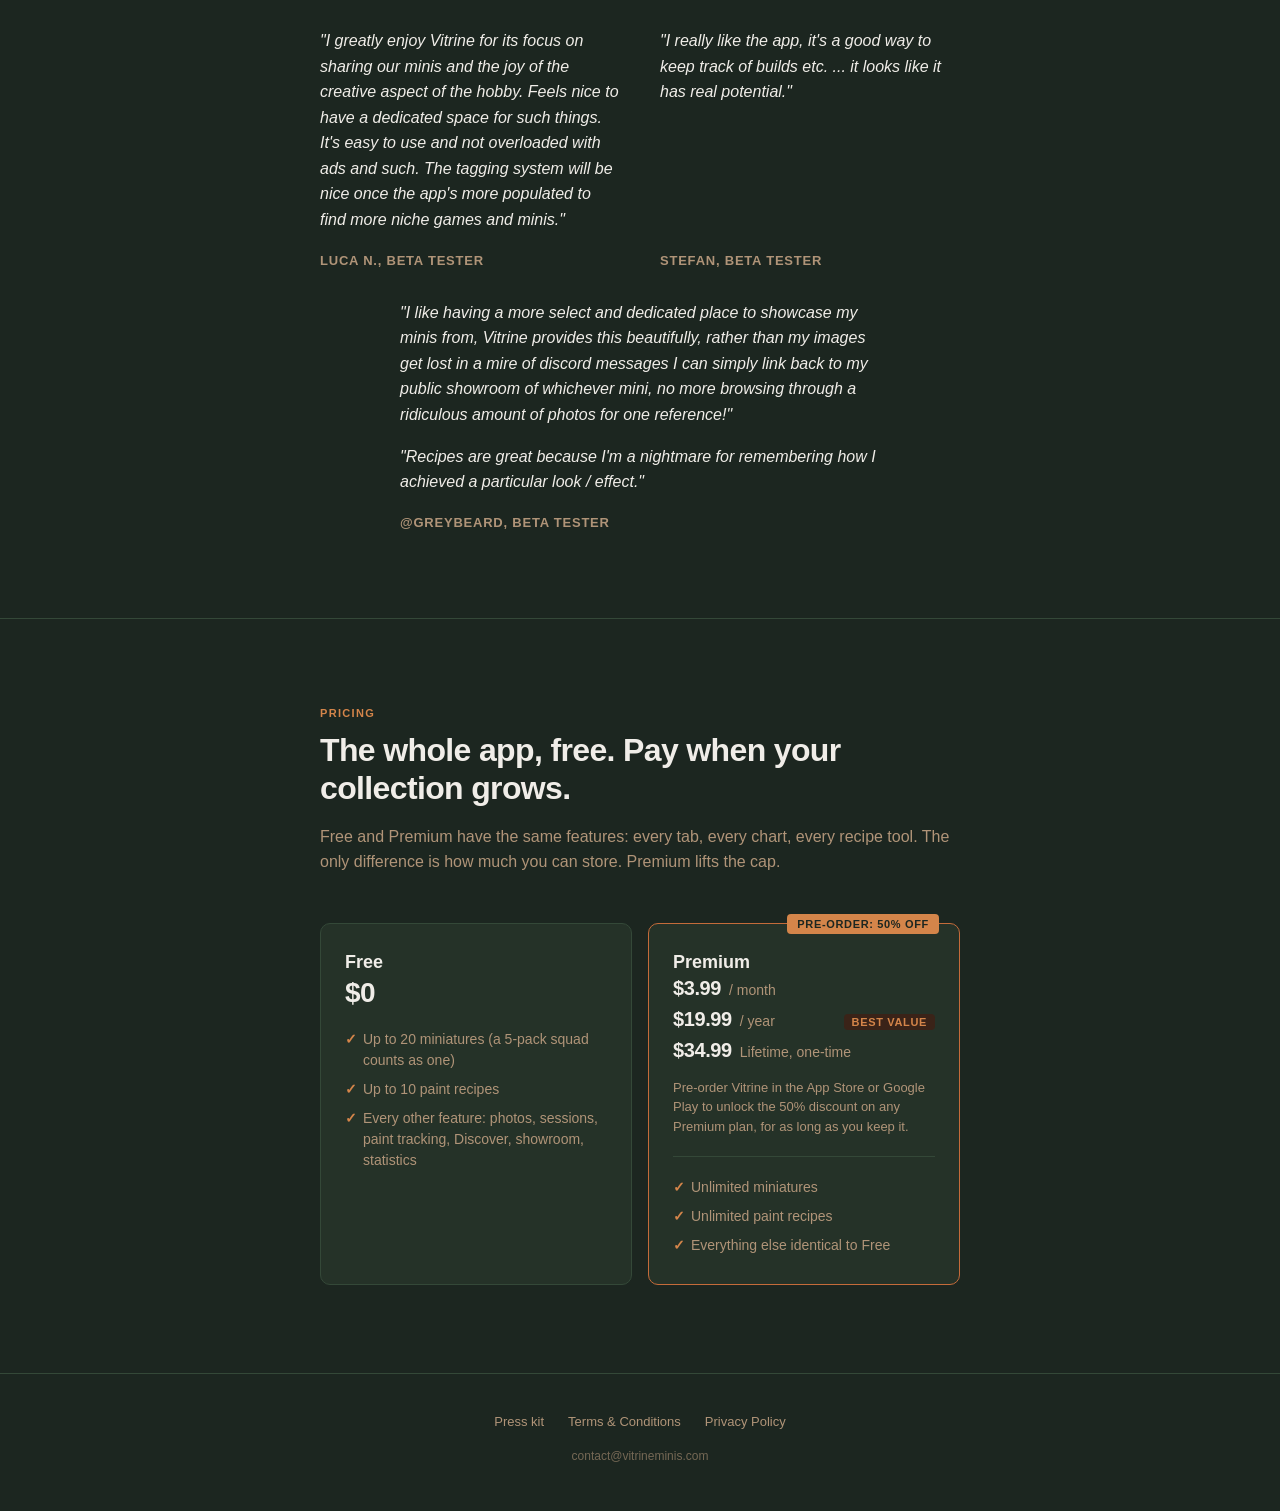
==== commit 684d3c2c: "Remove prerelease sections: waitlist, handle reservation, contest The app has launched, so the homep" ====
--- a/index.html
+++ b/index.html
@@ -3,6 +3,19 @@
 <head>
   <meta charset="UTF-8">
   <meta name="viewport" content="width=device-width, initial-scale=1.0">
+  <script>
+    // Supabase auth callbacks (password recovery, email confirm, magic link) currently
+    // land on the site root with tokens in the URL hash. Forward recovery hits to the
+    // dedicated handler before the homepage renders.
+    (function () {
+      var hash = window.location.hash;
+      if (!hash) return;
+      var params = new URLSearchParams(hash.charAt(0) === "#" ? hash.slice(1) : hash);
+      if (params.get("type") === "recovery") {
+        window.location.replace("/reset-password/" + hash);
+      }
+    })();
+  </script>
   <title>Vitrine</title>
   <meta property="og:title" content="Vitrine — For Miniature Painters">
   <meta property="og:description" content="The collection app your paint desk is missing. Track every miniature, save every recipe, and show off your work.">
@@ -38,38 +51,10 @@
           </div>
         </div>
 
-        <a href="#waitlist" class="hero-waitlist-link">
-          Or join the waitlist for launch updates
-          <span aria-hidden="true">↓</span>
-        </a>
-
         <a href="https://app.vitrineminis.com" target="_blank" rel="noopener" class="hero-secondary-cta">
           See what painters are sharing right now
           <span class="arrow" aria-hidden="true">→</span>
         </a>
-      </div>
-    </section>
-
-    <section class="section section-claim" id="reserve-handle">
-      <div class="container container-wide">
-        <p class="section-eyebrow">Pre-launch · Live now</p>
-        <h2 class="section-title">Reserve your handle</h2>
-        <p class="section-lede">Lock in your handle for your future showroom at app.vitrineminis.com/u/your-handle. Reserve directly, or enter the Showroom Challenge for a chance to win lifetime Premium.</p>
-
-        <div class="claim-entries">
-          <a href="reserve/" class="claim-entry">
-            <p class="claim-entry-eyebrow">Reservation</p>
-            <h3>Lock in a handle</h3>
-            <p>Drop your email and the handle you'd like. We'll send the redemption code to your inbox.</p>
-            <span class="claim-entry-cta">Reserve <span class="arrow" aria-hidden="true">→</span></span>
-          </a>
-          <a href="challenge/" class="claim-entry">
-            <p class="claim-entry-eyebrow">Showroom Challenge</p>
-            <h3>Win lifetime Premium</h3>
-            <p>Post a Top 3 Contenders video and tag us. Three random entrants take home a lifetime subscription.</p>
-            <span class="claim-entry-cta">See how to enter <span class="arrow" aria-hidden="true">→</span></span>
-          </a>
-        </div>
       </div>
     </section>
 
@@ -249,47 +234,6 @@
       </div>
     </section>
 
-    <section class="section section-waitlist" id="waitlist">
-      <div class="container">
-        <p class="section-eyebrow">Waitlist</p>
-        <h2 class="section-title">Stay in the loop</h2>
-        <p class="section-lede">Get notified when Vitrine ships on June 8, 2026. Pre-ordering in the App Store or Google Play is what unlocks the 50% discount on any Premium plan.</p>
-
-        <form id="signup-form">
-          <!-- Honeypot — hidden from real users, bots fill it in -->
-          <div aria-hidden="true" class="hp">
-            <input type="text" name="company" tabindex="-1" autocomplete="off">
-          </div>
-
-          <fieldset>
-            <legend>Email</legend>
-            <input type="email" id="email" name="email" placeholder="you@example.com" required>
-          </fieldset>
-
-          <fieldset>
-            <legend>Platform</legend>
-            <div class="platform-picker">
-              <label class="platform-option">
-                <input type="radio" name="platform" value="ios" required>
-                <span>iOS</span>
-              </label>
-              <label class="platform-option">
-                <input type="radio" name="platform" value="android">
-                <span>Android</span>
-              </label>
-              <label class="platform-option">
-                <input type="radio" name="platform" value="both">
-                <span>Both</span>
-              </label>
-            </div>
-          </fieldset>
-
-          <button type="submit">Join the waitlist</button>
-        </form>
-
-        <p id="success-message" class="success hidden">Thanks! We'll be in touch.</p>
-      </div>
-    </section>
   </main>
 
   <footer class="site-footer">
@@ -302,8 +246,5 @@
       <p class="footer-contact"><a href="mailto:contact@vitrineminis.com">contact@vitrineminis.com</a></p>
     </div>
   </footer>
-
-  <!-- Bump ?v=YYYYMMDD whenever main.js changes — see comment at top of main.js -->
-  <script src="main.js?v=20260515"></script>
 </body>
 </html>
--- a/style.css
+++ b/style.css
@@ -157,33 +157,6 @@
   margin: 0;
 }
 
-/* Waitlist tertiary link below the pre-order banner */
-.hero-waitlist-link {
-  display: inline-flex;
-  align-items: center;
-  gap: 0.375rem;
-  margin-top: 1.25rem;
-  font-size: 0.875rem;
-  font-weight: 500;
-  color: var(--color-text-muted);
-  text-decoration: none;
-  transition: color 0.15s;
-}
-
-.hero-waitlist-link:hover,
-.hero-waitlist-link:focus-visible {
-  color: var(--color-accent);
-  outline: none;
-}
-
-.hero-waitlist-link span {
-  transition: transform 0.15s;
-}
-
-.hero-waitlist-link:hover span {
-  transform: translateY(2px);
-}
-
 /* ------- Hero secondary CTA (link to live community feed) ------- */
 .hero-secondary-cta {
   display: block;
@@ -354,84 +327,7 @@
   }
 }
 
-/* ------- Reservation / Challenge entry cards on the main page ------- */
-.claim-entries {
-  display: grid;
-  grid-template-columns: 1fr;
-  gap: 1.25rem;
-}
-
-@media (min-width: 720px) {
-  .claim-entries {
-    grid-template-columns: 1fr 1fr;
-    gap: 1.5rem;
-    align-items: stretch;
-  }
-}
-
-.claim-entry {
-  display: flex;
-  flex-direction: column;
-  background: var(--color-surface);
-  border: 1px solid var(--color-border);
-  border-radius: var(--radius);
-  padding: 1.75rem 1.5rem;
-  text-decoration: none;
-  color: inherit;
-  transition: border-color 0.15s, background 0.15s, transform 0.15s;
-}
-
-.claim-entry:hover,
-.claim-entry:focus-visible {
-  border-color: var(--color-accent);
-  outline: none;
-}
-
-.claim-entry:hover .claim-entry-cta .arrow,
-.claim-entry:focus-visible .claim-entry-cta .arrow {
-  transform: translateX(3px);
-}
-
-.claim-entry-eyebrow {
-  font-size: 0.6875rem;
-  font-weight: 700;
-  text-transform: uppercase;
-  letter-spacing: 0.1em;
-  color: var(--color-accent);
-  margin-bottom: 0.5rem;
-}
-
-.claim-entry h3 {
-  font-size: 1.25rem;
-  font-weight: 700;
-  letter-spacing: -0.01em;
-  color: var(--color-text);
-  margin-bottom: 0.625rem;
-}
-
-.claim-entry > p {
-  color: var(--color-text-muted);
-  line-height: 1.55;
-  font-size: 0.9375rem;
-  margin-bottom: 1.25rem;
-}
-
-.claim-entry-cta {
-  margin-top: auto;
-  color: var(--color-accent);
-  font-weight: 600;
-  font-size: 0.9375rem;
-  display: inline-flex;
-  align-items: center;
-  gap: 0.375rem;
-}
-
-.claim-entry-cta .arrow {
-  display: inline-block;
-  transition: transform 0.15s;
-}
-
-/* ------- Subpage helpers (shared by /reserve/ and /challenge/) ------- */
+/* ------- Subpage helpers ------- */
 .subpage-hero {
   padding: 3.5rem 1.5rem 2rem;
   text-align: left;
@@ -481,113 +377,11 @@
   color: var(--color-accent);
 }
 
-.subpage-aside {
-  margin-top: 2.5rem;
-  padding-top: 1.5rem;
-  border-top: 1px solid var(--color-border);
-  font-size: 0.9375rem;
-  color: var(--color-text-muted);
-  line-height: 1.6;
-}
-
-.subpage-aside a {
-  color: var(--color-accent);
-  text-decoration: none;
-}
-
-.subpage-aside a:hover {
-  text-decoration: underline;
-}
-
-/* Reservation form layout on /reserve/ */
+/* Stacked form layout (used on /reset-password/) */
 .reservation-form {
   display: flex;
   flex-direction: column;
   gap: 1.25rem;
-}
-
-.reservation-rules {
-  margin-top: 2rem;
-  padding: 1.25rem 1.5rem;
-  background: var(--color-surface);
-  border: 1px solid var(--color-border);
-  border-radius: var(--radius);
-}
-
-.reservation-rules-heading {
-  font-size: 0.75rem;
-  font-weight: 700;
-  letter-spacing: 0.08em;
-  text-transform: uppercase;
-  color: var(--color-accent);
-  margin-bottom: 0.875rem;
-}
-
-.reservation-rules ul {
-  list-style: none;
-  padding: 0;
-  margin: 0;
-  display: flex;
-  flex-direction: column;
-  gap: 0.875rem;
-}
-
-.reservation-rules li {
-  color: var(--color-text-muted);
-  line-height: 1.55;
-  font-size: 0.9375rem;
-}
-
-.reservation-rules li strong {
-  color: var(--color-text);
-  font-weight: 600;
-  display: block;
-  margin-bottom: 0.125rem;
-}
-
-/* Handle input with the inline URL prefix (used on /reserve/) */
-.handle-input {
-  display: flex;
-  align-items: stretch;
-  background: var(--color-surface);
-  border: 1px solid var(--color-border);
-  border-radius: var(--radius);
-  overflow: hidden;
-  transition: border-color 0.15s;
-}
-
-.handle-input:focus-within {
-  border-color: var(--color-accent);
-}
-
-.handle-prefix {
-  display: flex;
-  align-items: center;
-  padding: 0 0.75rem;
-  font-size: 0.8125rem;
-  color: var(--color-text-muted);
-  background: rgba(0, 0, 0, 0.2);
-  border-right: 1px solid var(--color-border);
-  white-space: nowrap;
-}
-
-.handle-input input[type="text"] {
-  flex: 1;
-  border: none;
-  border-radius: 0;
-  background: transparent;
-  padding: 0.75rem 0.875rem;
-}
-
-.handle-input input[type="text"]:focus {
-  border: none;
-}
-
-.field-optional {
-  font-weight: 400;
-  letter-spacing: 0;
-  text-transform: none;
-  color: var(--color-text-muted);
 }
 
 textarea {
@@ -614,65 +408,6 @@
   color: var(--color-text-muted);
 }
 
-/* ------- Showroom Challenge steps ------- */
-.challenge-steps {
-  list-style: none;
-  padding: 0;
-  margin: 0;
-  counter-reset: step;
-  display: flex;
-  flex-direction: column;
-  gap: 1.75rem;
-}
-
-.challenge-steps li {
-  position: relative;
-  padding-left: 3.25rem;
-  counter-increment: step;
-}
-
-.challenge-steps li::before {
-  content: counter(step);
-  position: absolute;
-  left: 0;
-  top: -0.125rem;
-  width: 2.25rem;
-  height: 2.25rem;
-  background: var(--color-accent-muted);
-  border: 1px solid var(--color-border-emphasis);
-  border-radius: 50%;
-  color: var(--color-accent);
-  font-weight: 700;
-  font-size: 0.9375rem;
-  display: flex;
-  align-items: center;
-  justify-content: center;
-}
-
-.challenge-steps li strong {
-  display: block;
-  color: var(--color-text);
-  font-weight: 600;
-  font-size: 1rem;
-  margin-bottom: 0.375rem;
-}
-
-.challenge-steps li a {
-  color: var(--color-accent);
-  text-decoration: none;
-}
-
-.challenge-steps li a:hover {
-  text-decoration: underline;
-}
-
-.challenge-steps li p {
-  color: var(--color-text-muted);
-  line-height: 1.6;
-  font-size: 0.9375rem;
-  margin: 0;
-}
-
 /* ------- Testimonials ------- */
 .testimonial-grid {
   display: grid;
@@ -853,15 +588,6 @@
   font-weight: 700;
 }
 
-/* ------- Waitlist section ------- */
-.section-waitlist .container {
-  max-width: 420px;
-}
-
-.section-waitlist .section-lede {
-  margin-bottom: 2rem;
-}
-
 /* ------- Form ------- */
 form {
   display: flex;
@@ -876,7 +602,8 @@
 }
 
 input[type="email"],
-input[type="text"] {
+input[type="text"],
+input[type="password"] {
   width: 100%;
   padding: 0.75rem 1rem;
   background: var(--color-surface);
@@ -889,12 +616,14 @@
 }
 
 input[type="email"]:focus,
-input[type="text"]:focus {
+input[type="text"]:focus,
+input[type="password"]:focus {
   border-color: var(--color-accent);
 }
 
 input[type="email"]::placeholder,
-input[type="text"]::placeholder {
+input[type="text"]::placeholder,
+input[type="password"]::placeholder {
   color: var(--color-text-muted);
 }
 
@@ -907,86 +636,6 @@
   font-weight: 500;
   color: var(--color-text-muted);
   margin-bottom: 0.5rem;
-}
-
-.platform-picker {
-  display: flex;
-  gap: 0.5rem;
-}
-
-.platform-option {
-  flex: 1;
-  cursor: pointer;
-}
-
-.platform-option input {
-  position: absolute;
-  opacity: 0;
-  pointer-events: none;
-}
-
-.platform-option span {
-  display: block;
-  text-align: center;
-  padding: 0.625rem 0;
-  background: var(--color-surface);
-  border: 1px solid var(--color-border);
-  border-radius: var(--radius);
-  font-size: 0.875rem;
-  font-weight: 500;
-  color: var(--color-text);
-  transition: border-color 0.15s, background 0.15s;
-}
-
-.platform-option input:checked + span {
-  border-color: var(--color-border-emphasis);
-  background: var(--color-accent-muted);
-}
-
-.toggle-label {
-  display: flex;
-  align-items: center;
-  justify-content: space-between;
-  cursor: pointer;
-  color: var(--color-text);
-  font-size: 0.9375rem;
-  font-weight: 400;
-}
-
-.toggle-label input {
-  position: absolute;
-  opacity: 0;
-  pointer-events: none;
-}
-
-.toggle {
-  position: relative;
-  width: 44px;
-  height: 24px;
-  background: var(--color-border);
-  border-radius: 12px;
-  flex-shrink: 0;
-  transition: background 0.2s;
-}
-
-.toggle::after {
-  content: "";
-  position: absolute;
-  top: 2px;
-  left: 2px;
-  width: 20px;
-  height: 20px;
-  background: var(--color-text);
-  border-radius: 50%;
-  transition: transform 0.2s;
-}
-
-.toggle-label input:checked + .toggle {
-  background: var(--color-accent);
-}
-
-.toggle-label input:checked + .toggle::after {
-  transform: translateX(20px);
 }
 
 button[type="submit"] {
@@ -1028,17 +677,6 @@
   line-height: 1.5;
 }
 
-/* Honeypot — must be invisible but not display:none (bots skip those) */
-.hp {
-  position: absolute;
-  left: -9999px;
-  top: -9999px;
-  opacity: 0;
-  height: 0;
-  width: 0;
-  overflow: hidden;
-}
-
 .hidden {
   display: none;
 }
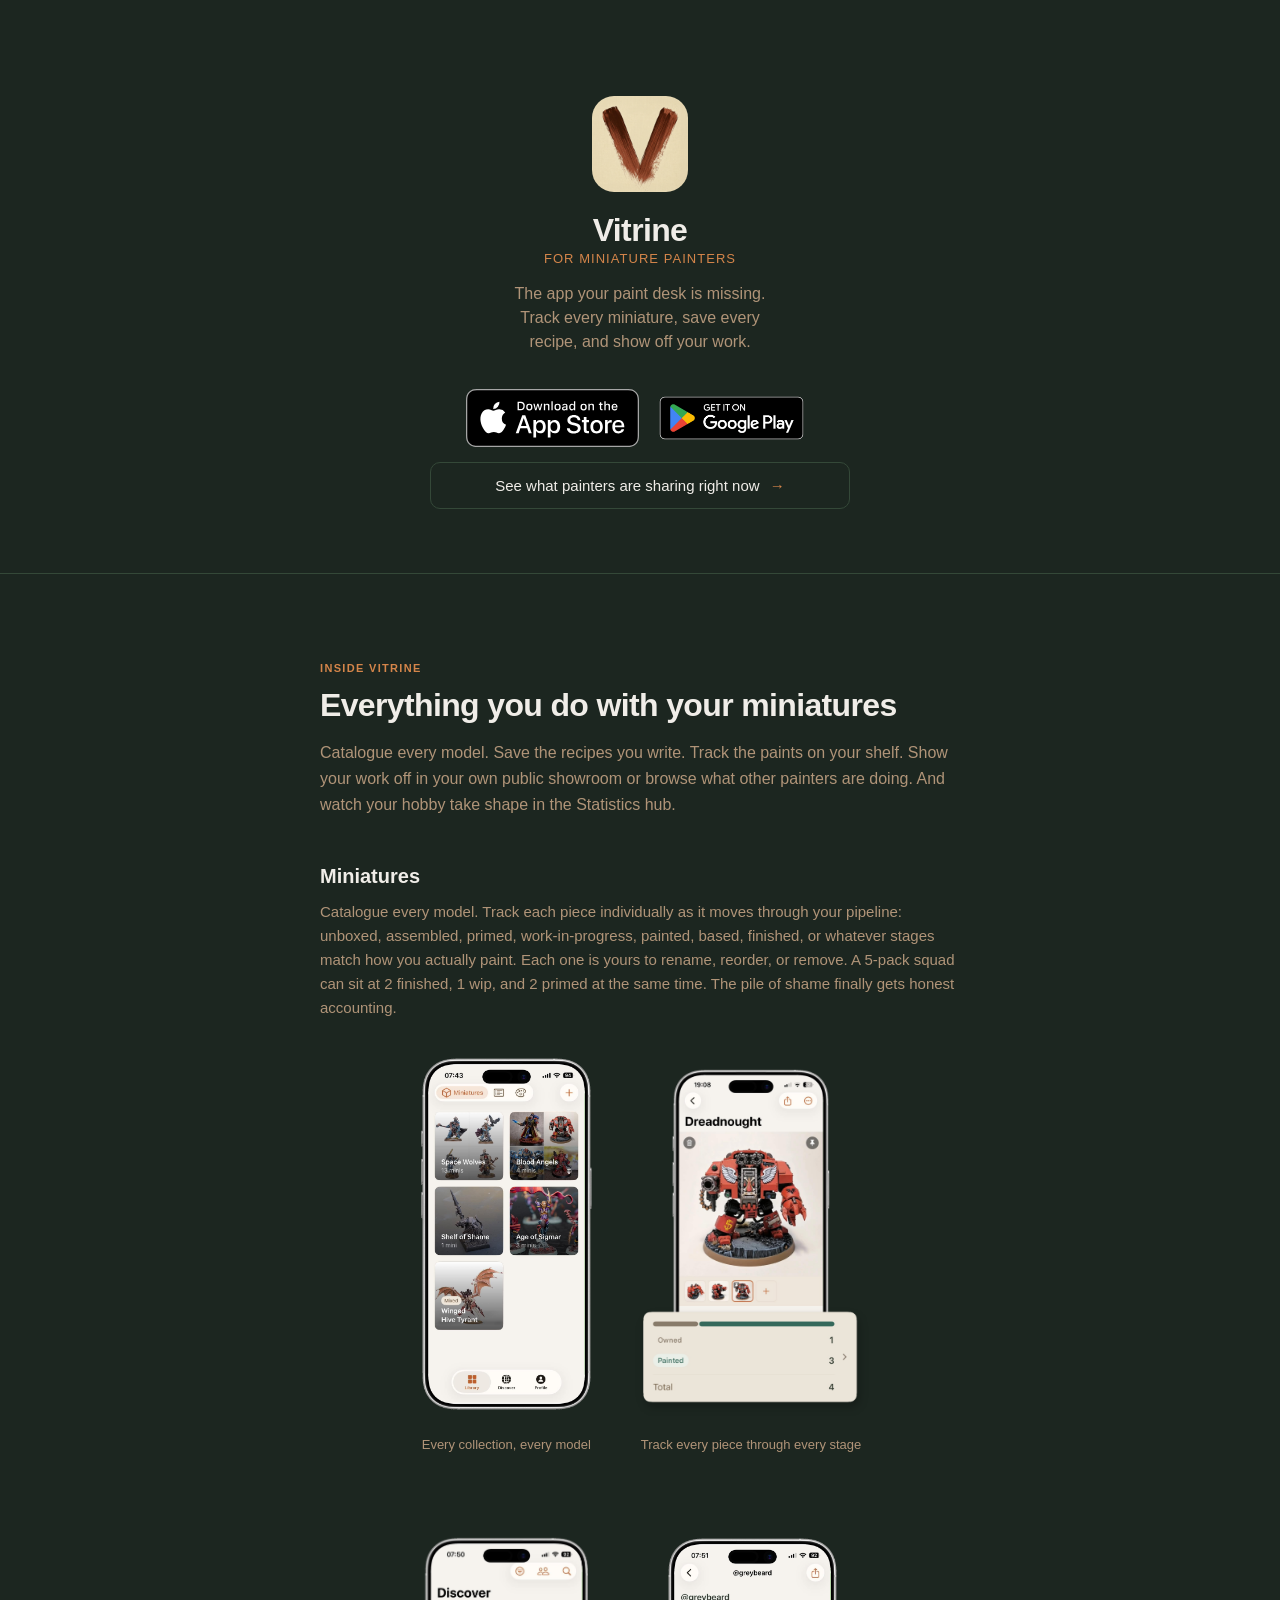
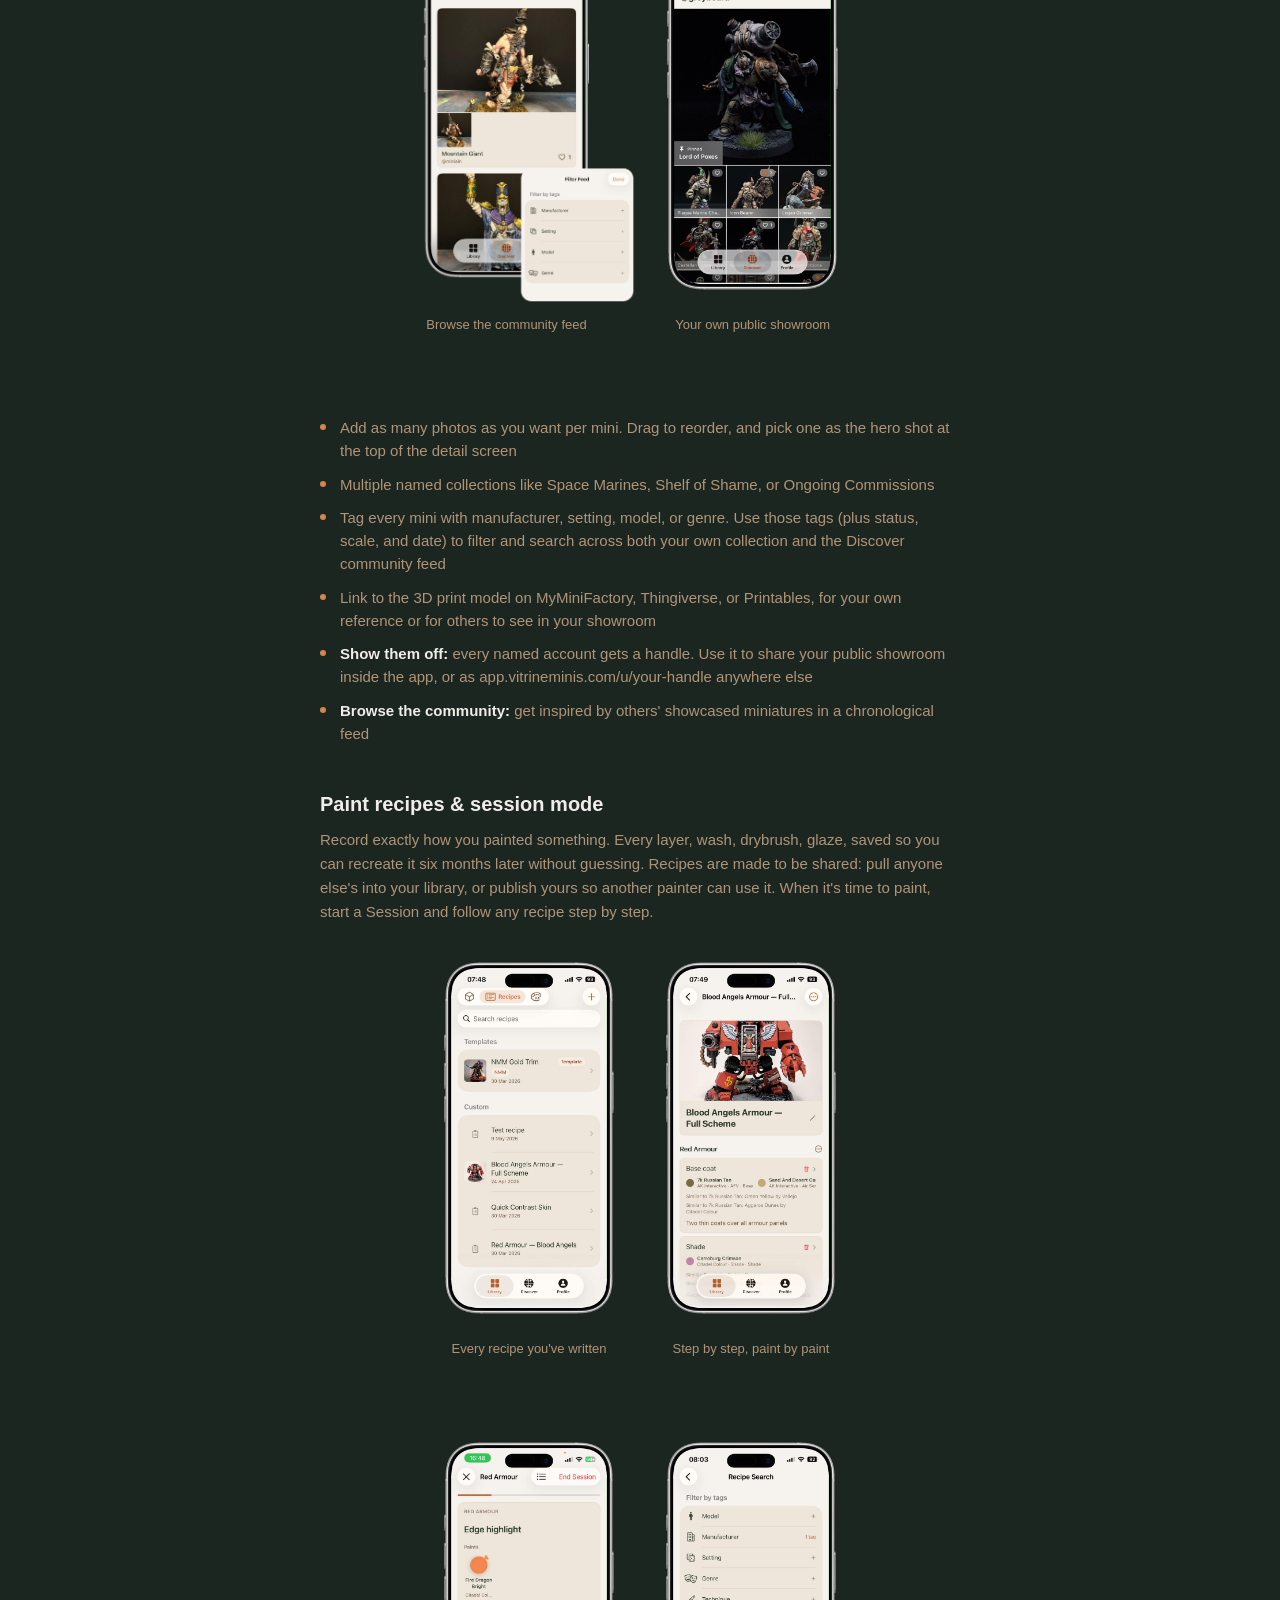
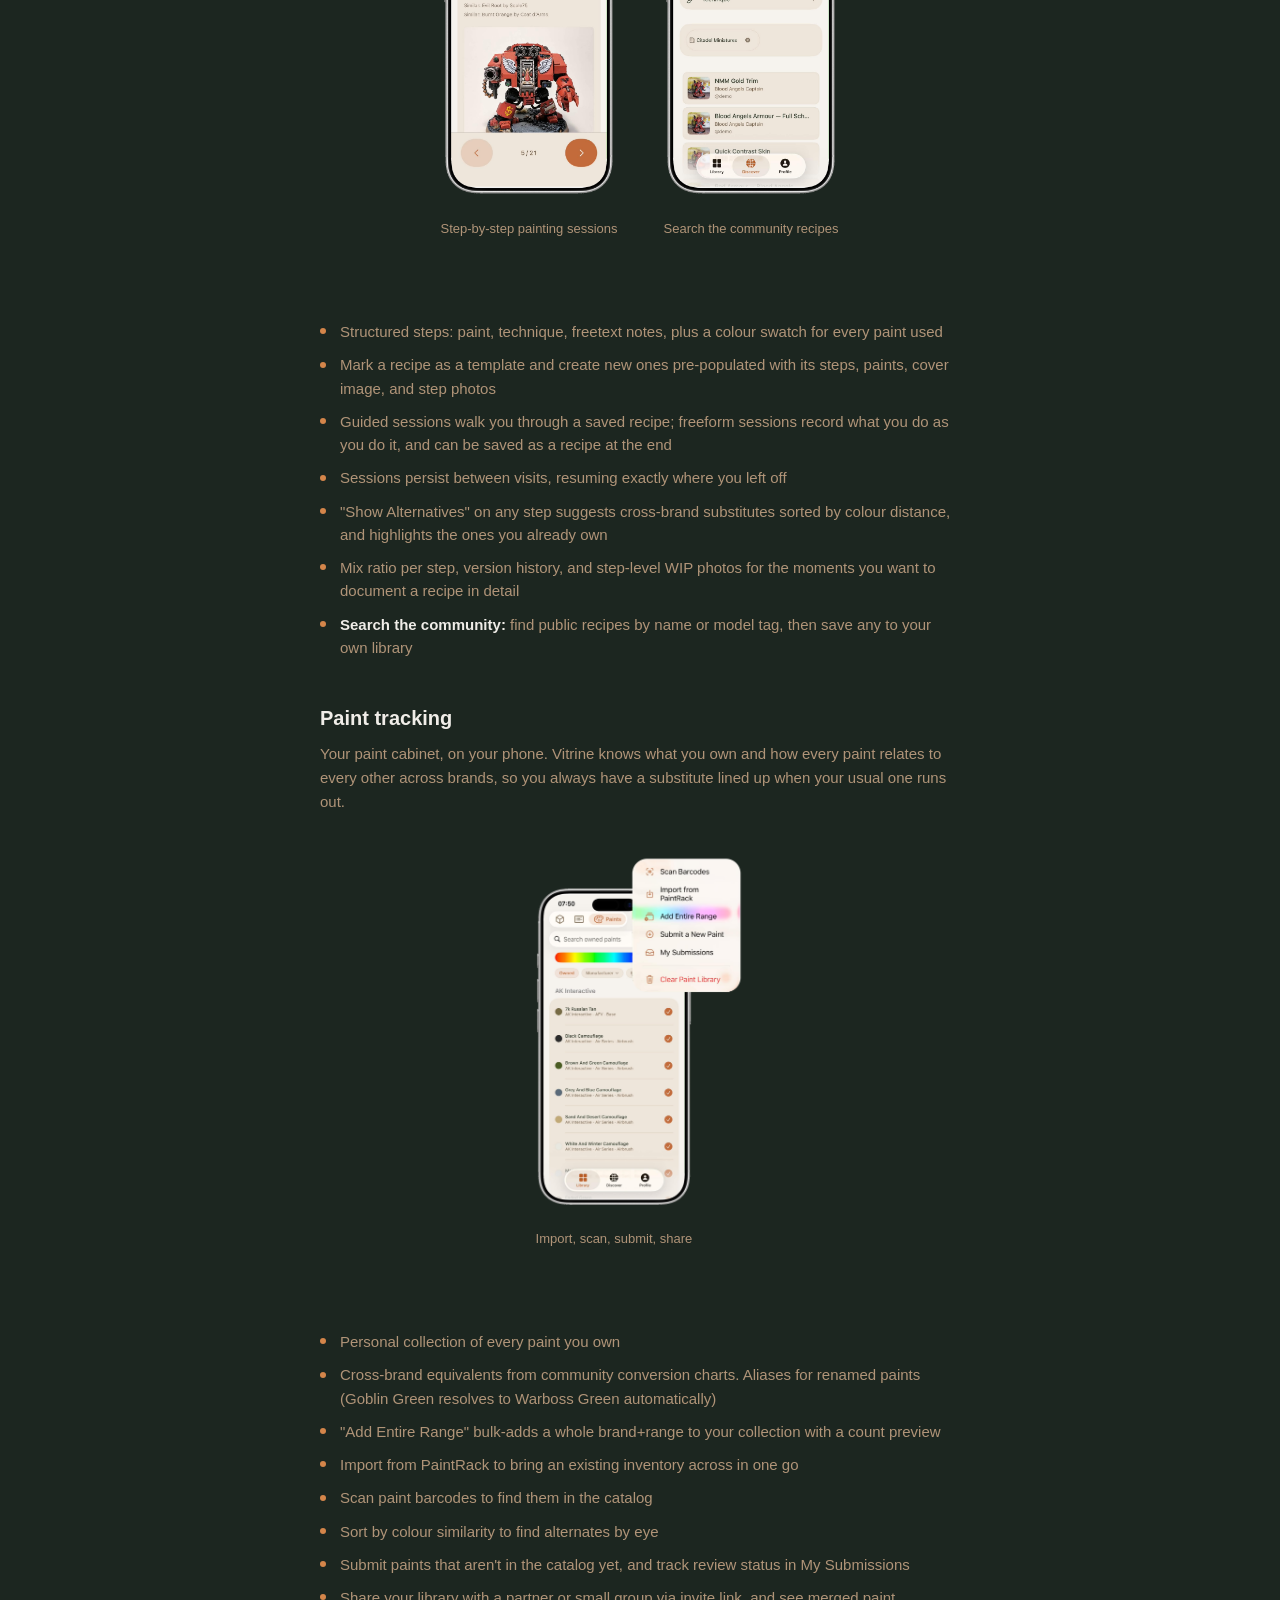
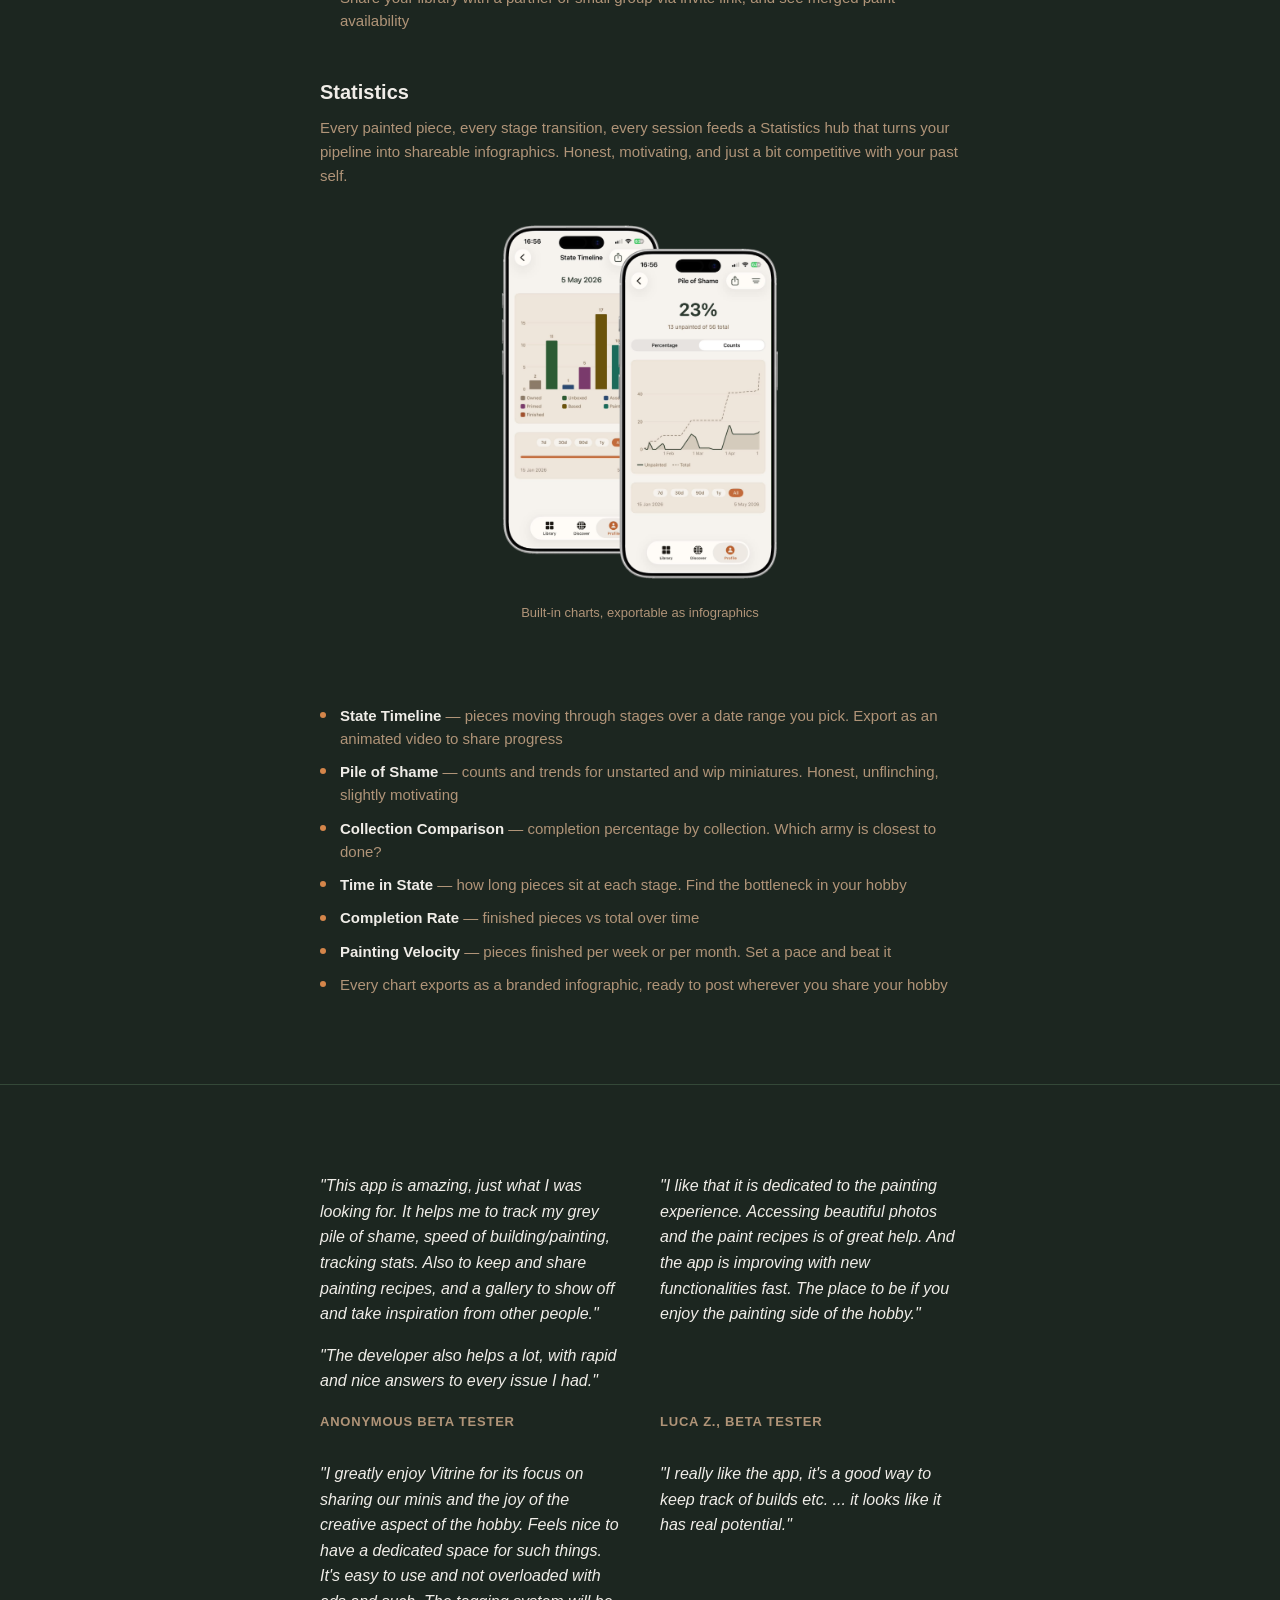
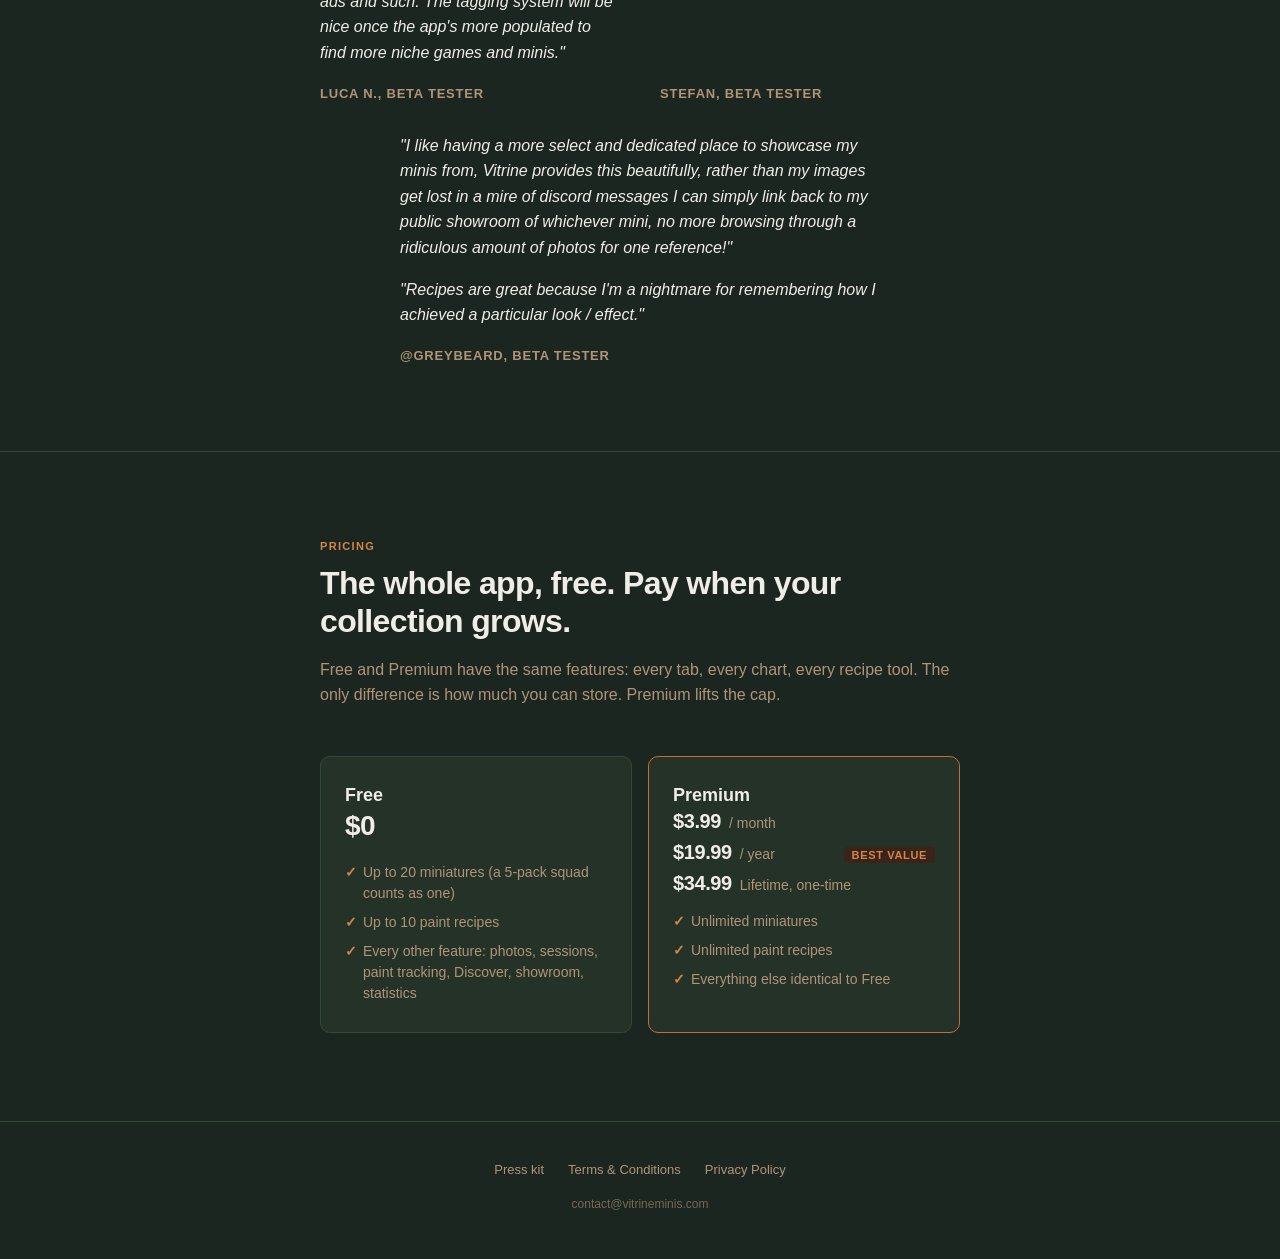
==== commit 5d7b985b: "Swap pre-order copy + badges for launch versions The app launched June 8 2026, so pre-order framing " ====
--- a/index.html
+++ b/index.html
@@ -39,16 +39,13 @@
         <p class="tagline">For miniature painters</p>
         <p class="subtitle">The app your paint desk is missing. Track every miniature, save every recipe, and show off your work.</p>
 
-        <div class="preorder-banner">
-          <span class="preorder-text">Pre-order Vitrine to unlock <strong>50% off any Premium plan</strong> at launch.</span>
-          <div class="preorder-stores">
-            <a href="https://apps.apple.com/app/id6761633925" class="store-badge" target="_blank" rel="noopener" aria-label="Pre-order Vitrine on the App Store">
-              <img src="badge-pre-order-app-store.svg" alt="Pre-Order on the App Store" width="170" height="58">
-            </a>
-            <a href="https://play.google.com/store/apps/details?id=com.joforsell.vitrine" class="store-badge store-badge-play" target="_blank" rel="noopener" aria-label="Pre-register for Vitrine on Google Play">
-              <img src="badge-pre-register-google-play.svg" alt="Pre-register on Google Play" width="196" height="58">
-            </a>
-          </div>
+        <div class="app-stores">
+          <a href="https://apps.apple.com/app/id6761633925" class="store-badge" target="_blank" rel="noopener" aria-label="Download Vitrine on the App Store">
+            <img src="badge-app-store.svg" alt="Download on the App Store" width="174" height="58">
+          </a>
+          <a href="https://play.google.com/store/apps/details?id=com.joforsell.vitrine" class="store-badge store-badge-play" target="_blank" rel="noopener" aria-label="Get Vitrine on Google Play">
+            <img src="badge-google-play.png" alt="Get it on Google Play" width="166" height="64">
+          </a>
         </div>
 
         <a href="https://app.vitrineminis.com" target="_blank" rel="noopener" class="hero-secondary-cta">
@@ -216,14 +213,12 @@
             </ul>
           </article>
           <article class="pricing-card pricing-card-pro">
-            <p class="pricing-card-flag">Pre-order: 50% off</p>
             <h3>Premium</h3>
             <ul class="pricing-tiers">
               <li><span class="tier-price">$3.99</span><span class="tier-period">/ month</span></li>
               <li><span class="tier-price">$19.99</span><span class="tier-period">/ year</span><span class="tier-tag">Best value</span></li>
               <li><span class="tier-price">$34.99</span><span class="tier-period">Lifetime, one-time</span></li>
             </ul>
-            <p class="pricing-note">Pre-order Vitrine in the App Store or Google Play to unlock the 50% discount on any Premium plan, for as long as you keep it.</p>
             <ul>
               <li>Unlimited miniatures</li>
               <li>Unlimited paint recipes</li>
--- a/style.css
+++ b/style.css
@@ -83,41 +83,9 @@
   max-width: 32ch;
 }
 
-/* ------- Pre-order banner (contains an App Store badge) ------- */
-.preorder-banner {
-  display: block;
-  width: 100%;
-  background: var(--color-accent-muted);
-  border: 1px solid var(--color-border-emphasis);
-  border-radius: var(--radius);
-  padding: 1.25rem 1.25rem 1rem;
-  text-align: center;
+/* ------- App store badge row (hero + /open/ fallback) ------- */
+.app-stores {
   margin-top: 2rem;
-}
-
-.preorder-label {
-  display: block;
-  font-size: 0.6875rem;
-  font-weight: 600;
-  text-transform: uppercase;
-  letter-spacing: 0.08em;
-  color: var(--color-accent);
-  margin-bottom: 0.375rem;
-}
-
-.preorder-text {
-  display: block;
-  color: var(--color-text);
-  font-size: 0.9375rem;
-  line-height: 1.5;
-}
-
-.preorder-text strong {
-  color: var(--color-accent);
-}
-
-.preorder-stores {
-  margin-top: 1rem;
   display: flex;
   flex-direction: row;
   flex-wrap: wrap;
@@ -149,12 +117,6 @@
    needs a touch more height to feel like the same size visually. */
 .store-badge-play img {
   height: 64px;
-}
-
-.preorder-stores-note {
-  font-size: 0.75rem;
-  color: var(--color-text-muted);
-  margin: 0;
 }
 
 /* ------- Hero secondary CTA (link to live community feed) ------- */
@@ -482,20 +444,6 @@
   border-color: var(--color-border-emphasis);
 }
 
-.pricing-card-flag {
-  position: absolute;
-  top: -0.625rem;
-  right: 1.25rem;
-  background: var(--color-accent);
-  color: var(--color-bg);
-  font-size: 0.6875rem;
-  font-weight: 700;
-  letter-spacing: 0.06em;
-  text-transform: uppercase;
-  padding: 0.25rem 0.625rem;
-  border-radius: 4px;
-}
-
 .pricing-card h3 {
   font-size: 1.125rem;
   color: var(--color-text);
@@ -553,15 +501,6 @@
   padding: 0.125rem 0.5rem;
   border-radius: 4px;
   margin-left: auto;
-}
-
-.pricing-note {
-  font-size: 0.8125rem;
-  line-height: 1.5;
-  color: var(--color-text-muted);
-  margin-bottom: 1.25rem;
-  padding-bottom: 1.25rem;
-  border-bottom: 1px solid var(--color-border);
 }
 
 .pricing-card ul {
